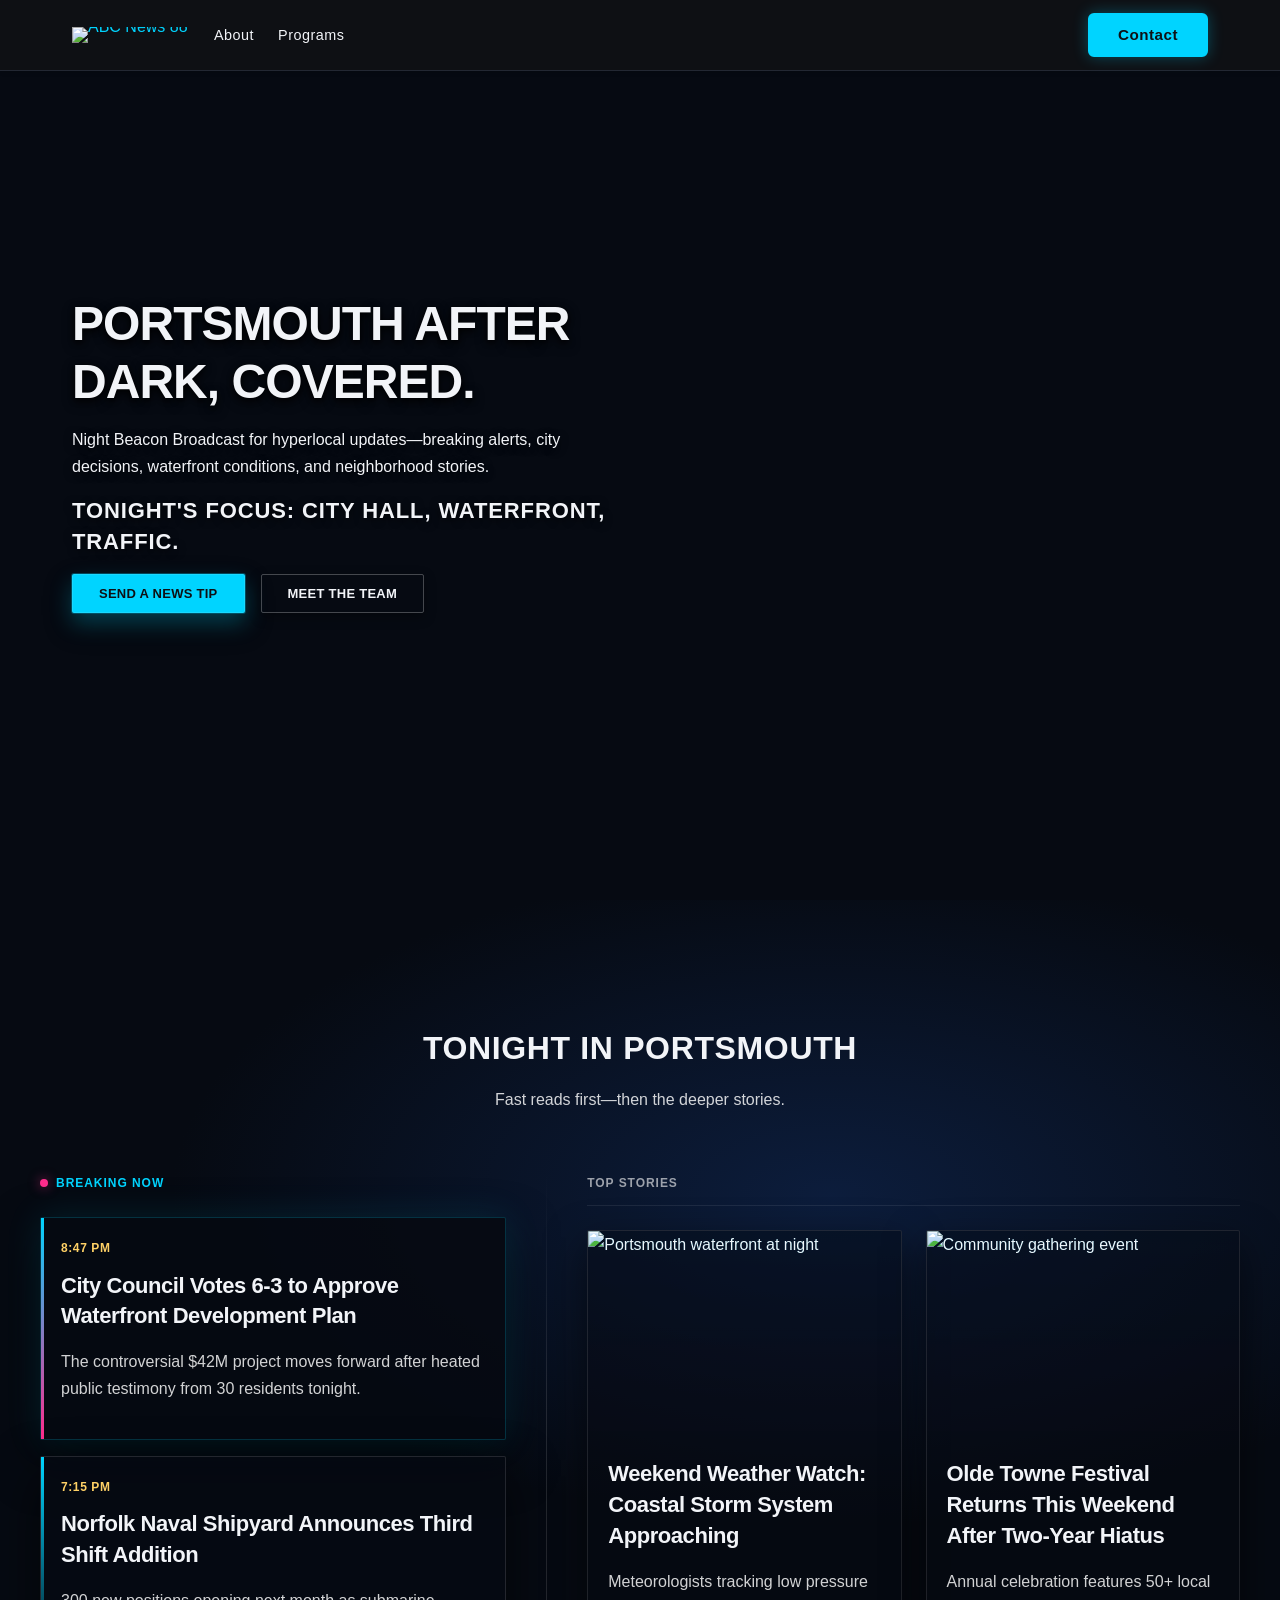
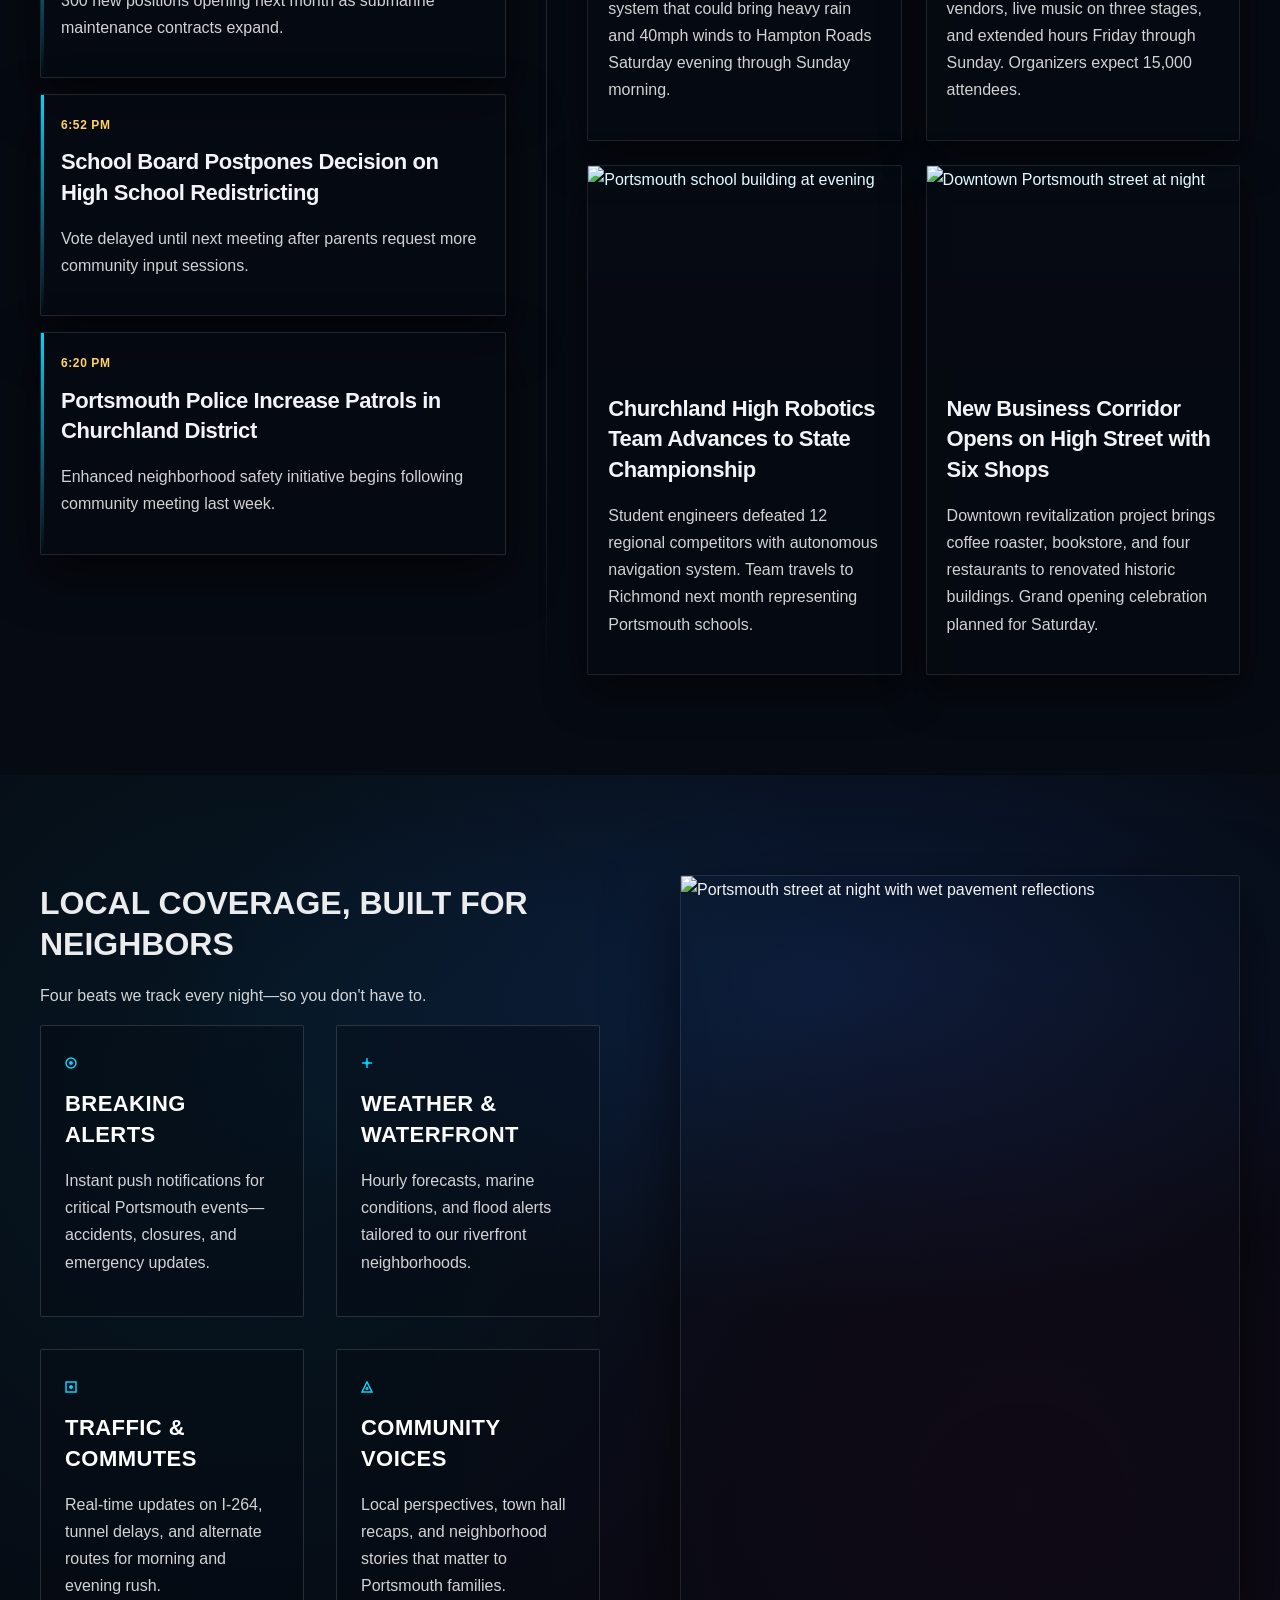
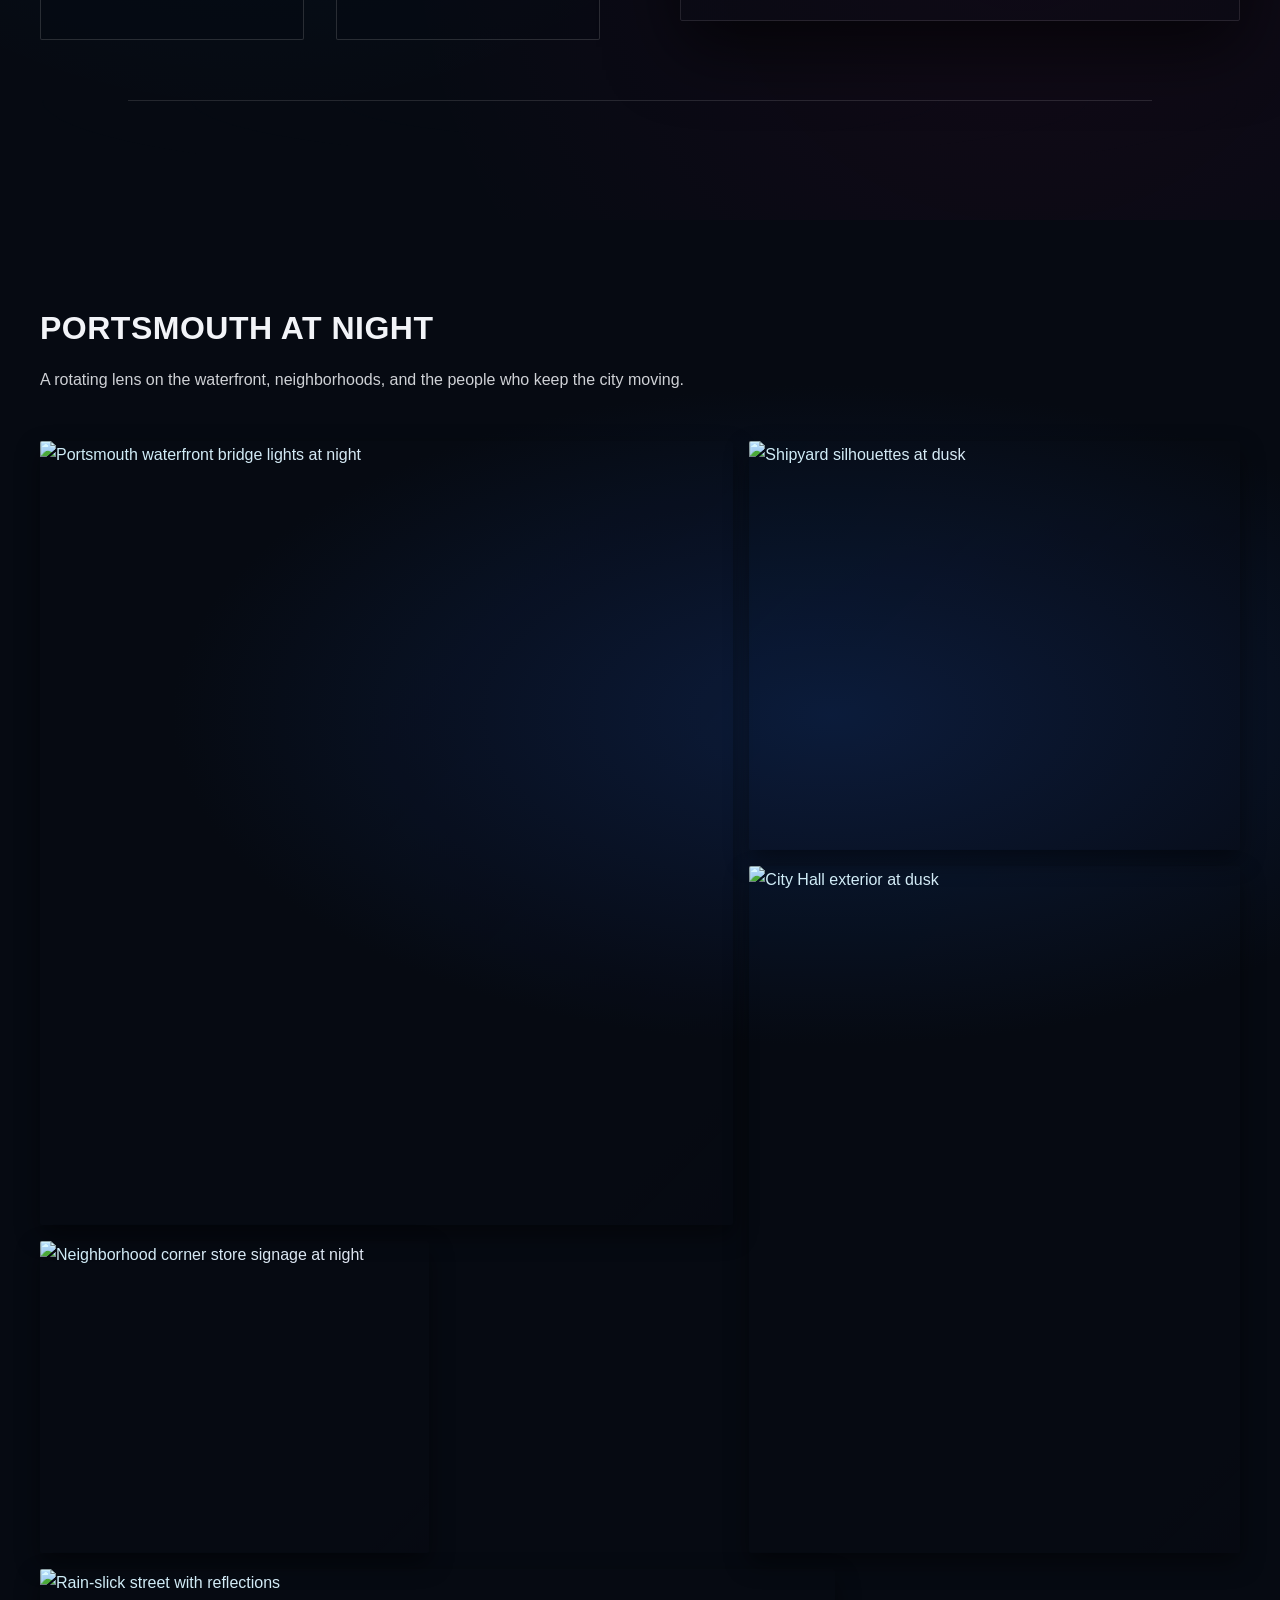
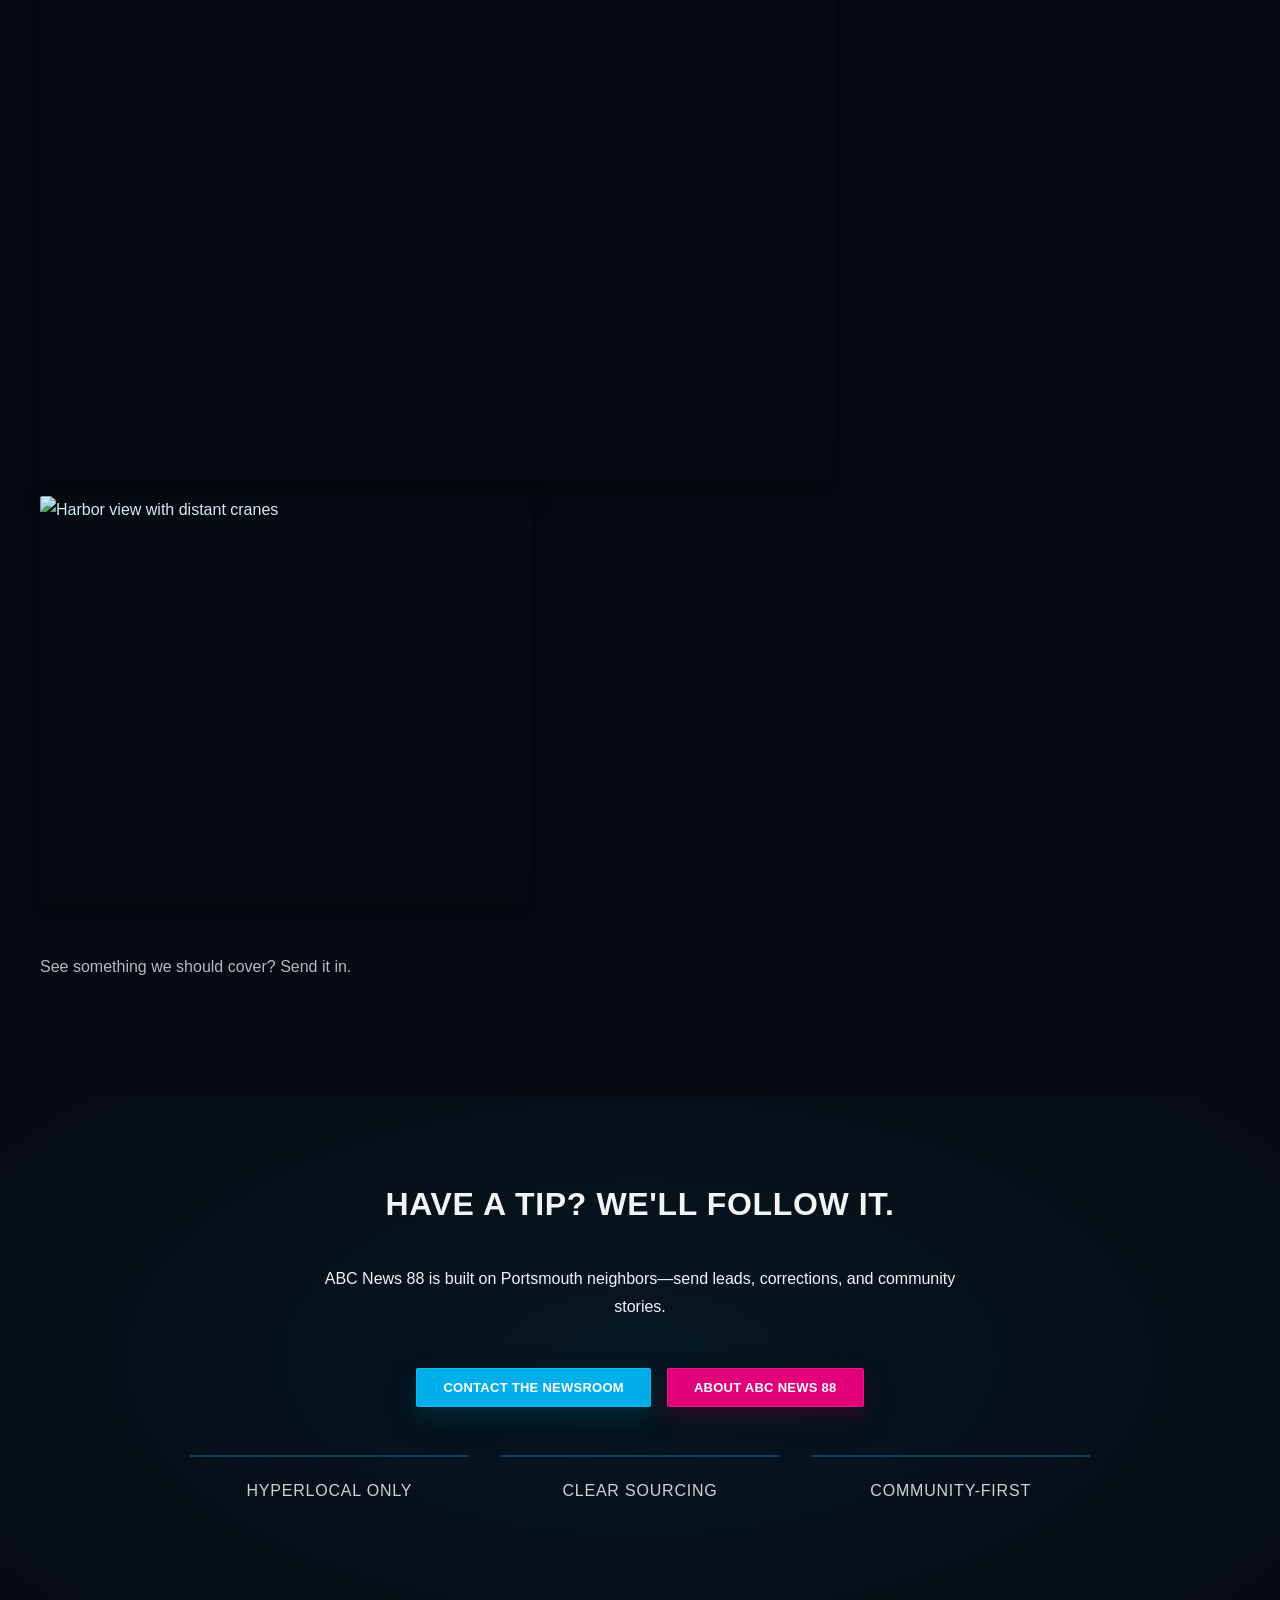
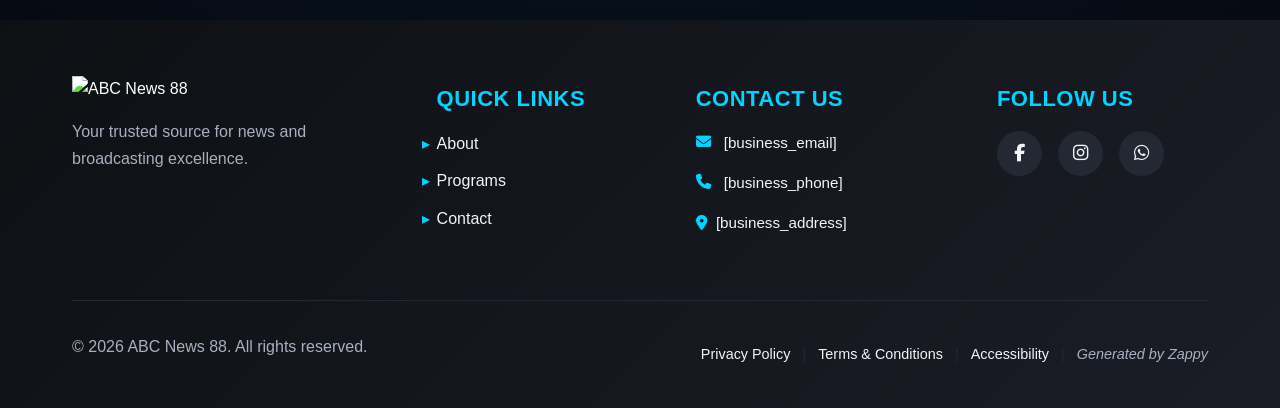
==== index.html @ 99236cf7 "Background sync: Progressive GitHub Sync" ====
<!DOCTYPE html>
<html lang="en" dir="ltr">
<head>
    <meta charset="UTF-8">
    <meta name="viewport" content="width=device-width, initial-scale=1.0">
    <meta name="robots" content="index, follow">
    <title>Portsmouth&#39;s Most Trusted Live News Broadcast — ABC News 88</title>
    <meta name="description" content="ABC News 88 delivers hyperlocal news broadcasting exclusively for Portsmouth, Virginia. Stay informed with live coverage, community stories, and breaking news that matters to you.">
    <meta name="keywords" content="abc news broadcasters, live news broadcast, Portsmouth Virginia news, local news broadcasting, hyperlocal news">
    
    <!-- Zappy Analytics -->
<script>
(function() {
  'use strict';
  
  // Configuration
  var config = {
    websiteId: 'd4d39239-c4d9-41a5-8661-56b0d138c3ee',
    apiUrl: 'https://api.zappy5.com/api/analytics/track',
    sessionDuration: 30 * 60 * 1000, // 30 minutes
    visitorDuration: 30 * 24 * 60 * 60 * 1000, // 30 days
    trackPageViews: true,
    trackClicks: true,
    trackFormSubmissions: true
  };
  
  // Generate or retrieve persistent visitor ID (30 days)
  function getVisitorId() {
    var visitorKey = 'zappy_visitor_' + config.websiteId;
    var visitor = null;
    
    try {
      visitor = localStorage.getItem(visitorKey);
      if (visitor) {
        var visitorData = JSON.parse(visitor);
        var now = Date.now();
        
        // Check if visitor ID is still valid (30 days)
        if (now - visitorData.created < config.visitorDuration) {
          // Update last seen timestamp
          visitorData.lastSeen = now;
          localStorage.setItem(visitorKey, JSON.stringify(visitorData));
          return visitorData.id;
        }
      }
    } catch (e) {
      console.warn('Zappy Analytics: LocalStorage not available');
    }
    
    // Generate new visitor ID
    var newVisitorId = 'zv_' + Date.now() + '_' + Math.random().toString(36).substr(2, 9);
    
    try {
      localStorage.setItem(visitorKey, JSON.stringify({
        id: newVisitorId,
        created: Date.now(),
        lastSeen: Date.now()
      }));
    } catch (e) {
      // Continue without local storage
    }
    
    return newVisitorId;
  }
  
  // Generate or retrieve session ID (30 minutes)
  function getSessionId() {
    var sessionKey = 'zappy_session_' + config.websiteId;
    var session = null;
    
    try {
      session = sessionStorage.getItem(sessionKey);
      if (session) {
        var sessionData = JSON.parse(session);
        var now = Date.now();
        
        // Check if session is still valid
        if (now - sessionData.timestamp < config.sessionDuration) {
          // Update timestamp
          sessionData.timestamp = now;
          sessionStorage.setItem(sessionKey, JSON.stringify(sessionData));
          return sessionData.id;
        }
      }
    } catch (e) {
      console.warn('Zappy Analytics: SessionStorage not available');
    }
    
    // Generate new session ID
    var newSessionId = 'zs_' + Date.now() + '_' + Math.random().toString(36).substr(2, 9);
    
    try {
      sessionStorage.setItem(sessionKey, JSON.stringify({
        id: newSessionId,
        timestamp: Date.now()
      }));
    } catch (e) {
      // Continue without session storage
    }
    
    return newSessionId;
  }
  
  var visitorId = getVisitorId();
  var sessionId = getSessionId();
  
  // Track an event
  function trackEvent(eventType, data) {
    data = data || {};
    
    var eventData = {
      website_id: config.websiteId,
      event_type: eventType,
      page_path: window.location.pathname,
      referrer: document.referrer || 'direct',
      visitor_id: visitorId,
      session_id: sessionId,
      metadata: data
    };
    
    // Use sendBeacon if available (better for page unload events)
    if (navigator.sendBeacon) {
      var blob = new Blob([JSON.stringify(eventData)], { type: 'application/json' });
      navigator.sendBeacon(config.apiUrl, blob);
    } else {
      // Fallback to fetch
      fetch(config.apiUrl, {
        method: 'POST',
        headers: {
          'Content-Type': 'application/json'
        },
        body: JSON.stringify(eventData),
        keepalive: true
      }).catch(function(error) {
        console.warn('Zappy Analytics: Failed to track event', error);
      });
    }
  }
  
  // Track page view
  if (config.trackPageViews) {
    trackEvent('pageview', {
      title: document.title,
      url: window.location.href
    });
  }
  
  // Track clicks on important elements
  if (config.trackClicks) {
    document.addEventListener('click', function(e) {
      var target = e.target;
      
      // Track button clicks (counted as actions)
      if (target.tagName === 'BUTTON' || target.closest('button')) {
        var button = target.tagName === 'BUTTON' ? target : target.closest('button');
        trackEvent('click', {
          element: 'button',
          text: button.textContent.trim().substring(0, 100),
          id: button.id || null,
          class: button.className || null
        });
      }
      
      // Track link clicks (navigation - not counted as actions)
      else if (target.tagName === 'A' || target.closest('a')) {
        var link = target.tagName === 'A' ? target : target.closest('a');
        trackEvent('navigation', {
          element: 'link',
          text: link.textContent.trim().substring(0, 100),
          href: link.href,
          external: link.hostname !== window.location.hostname
        });
      }
    }, true);
  }
  
  // Track form submissions
  if (config.trackFormSubmissions) {
    document.addEventListener('submit', function(e) {
      var form = e.target;
      
      trackEvent('form_submit', {
        form_id: form.id || null,
        form_name: form.name || null,
        form_action: form.action || null,
        form_method: form.method || 'GET'
      });
    }, true);
  }
  
  // Track time on page (send on page unload)
  var pageLoadTime = Date.now();
  
  window.addEventListener('beforeunload', function() {
    var timeOnPage = Math.floor((Date.now() - pageLoadTime) / 1000); // in seconds
    
    trackEvent('page_unload', {
      time_on_page: timeOnPage,
      page_path: window.location.pathname
    });
  });
  
  // Expose tracking function globally for custom events
  window.zappyAnalytics = {
    track: trackEvent,
    getVisitorId: function() { return visitorId; },
    getSessionId: function() { return sessionId; }
  };
  
})();
</script>
<!-- End Zappy Analytics -->
    <meta property="og:title" content="Portsmouth's Most Trusted Live News Broadcast — ABC News 88">
  <meta property="og:description" content="ABC News 88 delivers hyperlocal news broadcasting exclusively for Portsmouth, Virginia. Stay informed with live coverage, community stories, and breaking news that matters to you.">
  <meta property="og:type" content="website">
  <meta property="og:locale" content="en_US">
  
  <meta name="twitter:card" content="summary_large_image">
  <meta name="twitter:title" content="Portsmouth's Most Trusted Live News Broadcast — ABC News 88">
  <meta name="twitter:description" content="ABC News 88 delivers hyperlocal news broadcasting exclusively for Portsmouth, Virginia. Stay informed with live coverage, community stories, and breaking news that matters to you.">
  
  <link rel="stylesheet" href="https://cdnjs.cloudflare.com/ajax/libs/font-awesome/6.4.0/css/all.min.css">

    <!-- Favicons -->
    <link rel="icon" type="image/x-icon" href="/assets/favicon.ico">
    <link rel="icon" type="image/png" sizes="16x16" href="/assets/favicon-16x16.png">
    <link rel="icon" type="image/png" sizes="32x32" href="/assets/favicon-32x32.png">
    <link rel="icon" type="image/png" sizes="48x48" href="/assets/favicon-48x48.png">
    <link rel="icon" type="image/png" sizes="192x192" href="/assets/favicon-192x192.png">
    <link rel="icon" type="image/png" sizes="512x512" href="/assets/favicon-512x512.png">
    <link rel="apple-touch-icon" href="/assets/apple-touch-icon.png">
    <!-- Cookie Consent -->
    <link rel="stylesheet" href="https://cdn.jsdelivr.net/npm/vanilla-cookieconsent@3/dist/cookieconsent.css">
    <script src="https://cdn.jsdelivr.net/npm/vanilla-cookieconsent@3/dist/cookieconsent.umd.js"></script>
    <!-- Mickidum Accessibility Toolbar -->
    <script src="https://cdn.jsdelivr.net/gh/mickidum/acc_toolbar/acctoolbar/acctoolbar.min.js"></script>
    <link rel="stylesheet" href="/styles.css">

    <style id="zappy-dropdown-submenu-styles">
      /* ========== DESKTOP DROPDOWN SUBMENU STYLES ========== */
      /* Base styles for dropdown submenus - parent must be positioned */
      .nav-menu li:has(.sub-menu), nav li:has(.sub-menu), .navbar li:has(.sub-menu), #navMenu li:has(.sub-menu) { position: relative; }
      /* Submenu base - hidden by default */
      .nav-menu .sub-menu, nav .sub-menu, .navbar .sub-menu, #navMenu .sub-menu { display: block !important; position: absolute !important; top: 100%; left: 0; min-width: 220px; background: white; border-radius: 8px; box-shadow: 0 8px 25px rgba(0,0,0,0.15); padding: 8px 0; opacity: 0; visibility: hidden; transform: translateY(10px); transition: all 0.3s ease; z-index: 1000; list-style: none; pointer-events: none; }
      /* CRITICAL: Desktop hover styles to show dropdown */
      .nav-menu li:hover > .sub-menu, nav li:hover > .sub-menu, .navbar li:hover > .sub-menu, #navMenu li:hover > .sub-menu { opacity: 1 !important; visibility: visible !important; transform: translateY(0) !important; pointer-events: auto !important; }
      /* Submenu item styling */
      .sub-menu li { list-style: none; margin: 0; padding: 0; }
      .sub-menu a { display: block !important; padding: 10px 16px !important; color: #333 !important; font-weight: 500; text-decoration: none; white-space: nowrap; transition: background-color 0.2s; }
      .sub-menu a:hover { background-color: #f5f5f5; }
      /* RTL (Hebrew/Arabic) dropdown positioning */
      [dir="rtl"] .nav-menu .sub-menu, [dir="rtl"] nav .sub-menu, [dir="rtl"] .navbar .sub-menu, html[lang="he"] .nav-menu .sub-menu, html[lang="he"] nav .sub-menu, html[lang="he"] .navbar .sub-menu, html[lang="ar"] .nav-menu .sub-menu, html[lang="ar"] nav .sub-menu, html[lang="ar"] .navbar .sub-menu { left: auto !important; right: 0 !important; }
      /* Hide empty dropdown menus */
      .sub-menu:empty, .sub-menu:not(:has(li:not(.zappy-hidden-menu-item))), .sub-menu:not(:has(li)) { display: none !important; opacity: 0 !important; visibility: hidden !important; pointer-events: none !important; }
      /* Desktop: show submenu on Menu Group hover */
      li:has(.menu-group-title):hover > .sub-menu { opacity: 1 !important; visibility: visible !important; transform: translateY(0) !important; pointer-events: auto !important; }
      /* Menu Group title styling */
      .nav-menu > li > .menu-group-title, #navMenu > li > .menu-group-title { display: inline-block; padding: 0.5rem 1rem; cursor: default; user-select: none; }
      
      /* ========== MOBILE SUBMENU STYLES ========== */
      @media (max-width: 768px) {
        .nav-menu .sub-menu, nav .sub-menu, .navbar .sub-menu, #navMenu .sub-menu { position: static !important; transform: none !important; box-shadow: none !important; background: transparent !important; max-height: 0; overflow: hidden; opacity: 0; visibility: hidden; transition: max-height 0.3s ease, opacity 0.3s ease; padding: 0 !important; border-radius: 0 !important; }
        .sub-menu.mobile-expanded { max-height: 500px !important; opacity: 1 !important; visibility: visible !important; padding: 8px 0 8px 16px !important; }
        [dir="rtl"] .sub-menu.mobile-expanded, html[lang="he"] .sub-menu.mobile-expanded { padding: 8px 16px 8px 0 !important; }
        /* Disable hover behavior on mobile */
        .nav-menu li:hover > .sub-menu, nav li:hover > .sub-menu, .navbar li:hover > .sub-menu, #navMenu li:hover > .sub-menu { opacity: 0; visibility: hidden; pointer-events: none; }
        .nav-menu li > .sub-menu.mobile-expanded, nav li > .sub-menu.mobile-expanded, .navbar li > .sub-menu.mobile-expanded, #navMenu li > .sub-menu.mobile-expanded { opacity: 1 !important; visibility: visible !important; pointer-events: auto !important; }
        .nav-menu li:has(.sub-menu), nav li:has(.sub-menu), .navbar li:has(.sub-menu), #navMenu li:has(.sub-menu) { display: flex !important; flex-wrap: wrap !important; align-items: center !important; position: relative !important; min-height: 44px !important; }
        .nav-menu li:has(.sub-menu) > a, nav li:has(.sub-menu) > a, .navbar li:has(.sub-menu) > a, #navMenu li:has(.sub-menu) > a { flex: 1 !important; min-width: 0 !important; }
        .nav-menu li:has(.sub-menu) > .menu-group-title, nav li:has(.sub-menu) > .menu-group-title, .navbar li:has(.sub-menu) > .menu-group-title, #navMenu li:has(.sub-menu) > .menu-group-title { flex: 1 !important; min-width: 0 !important; padding: 0 !important; line-height: inherit !important; }
        .nav-menu li:has(.sub-menu) > .sub-menu, nav li:has(.sub-menu) > .sub-menu, .navbar li:has(.sub-menu) > .sub-menu, #navMenu li:has(.sub-menu) > .sub-menu { flex-basis: 100% !important; width: 100% !important; }
        .nav-menu li:has(.sub-menu) > a [class*="chevron"], .nav-menu li:has(.sub-menu) > a [class*="arrow"], .nav-menu li:has(.sub-menu) > a .fa-chevron-down, .nav-menu li:has(.sub-menu) > a .fa-angle-down, nav li:has(.sub-menu) > a [class*="chevron"], nav li:has(.sub-menu) > a [class*="arrow"], #navMenu li:has(.sub-menu) > a [class*="chevron"], #navMenu li:has(.sub-menu) > a [class*="arrow"] { display: none !important; visibility: hidden !important; }
        .mobile-submenu-toggle { display: flex !important; align-items: center !important; justify-content: center !important; width: 44px !important; height: auto !important; background: transparent !important; border: none !important; cursor: pointer !important; color: var(--text-dark) !important; position: static !important; flex-shrink: 0 !important; align-self: stretch !important; z-index: 2 !important; padding: 0 !important; margin: 0 !important; }
        .mobile-submenu-toggle::after { content: '' !important; width: 0 !important; height: 0 !important; border-left: 6px solid transparent !important; border-right: 6px solid transparent !important; border-top: 7px solid currentColor !important; transition: transform 0.3s ease !important; }
        .mobile-submenu-toggle.expanded::after { transform: rotate(180deg) !important; }
        .sub-menu a { padding: 10px 0 !important; display: block !important; color: var(--text-dark) !important; }
        .navbar .sub-menu li a, nav.navbar .sub-menu li a, .zappy-products-dropdown .sub-menu a { color: var(--text-dark) !important; }
      }
      @media (min-width: 769px) { .mobile-submenu-toggle { display: none !important; } }
    </style>

    <style id="zappy-widget-visibility">
      #mic-access-tool-general-button, .mic-access-tool-general-button,
      #mic-init-access-tool .mic-access-tool-general-button, #mic-init-access-tool #mic-access-tool-general-button,
      ._access-icon, #mic-access-tool-box, .mic-access-tool-box,
      #mic-init-access-tool #mic-access-tool-box, div[id*="mic-access-tool-box"], ._access-menu {
        display: none !important; visibility: hidden !important; opacity: 0 !important; pointer-events: none !important;
      }
    </style>
</head>
<body>

  <nav class="navbar">
  <button class="mobile-toggle" id="mobileToggle" aria-label="Menu">
    <svg class="hamburger-icon" width="24" height="24" viewbox="0 0 24 24" fill="none">
      <path d="M3 12h18M3 6h18M3 18h18" stroke="currentColor" stroke-width="2" stroke-linecap="round"></path>
    </svg>
    <svg class="close-icon" width="24" height="24" viewbox="0 0 24 24" fill="none" style="display:none;">
      <path d="M18 6L6 18M6 6l12 12" stroke="currentColor" stroke-width="2" stroke-linecap="round"></path>
    </svg>
  </button>
  
  <button class="phone-header-btn" aria-label="Call">
    <svg width="20" height="20" viewbox="0 0 24 24" fill="currentColor">
      <path d="M22 16.92v3a2 2 0 0 1-2.18 2 19.79 19.79 0 0 1-8.63-3.07 19.5 19.5 0 0 1-6-6 19.79 19.79 0 0 1-3.07-8.67A2 2 0 0 1 4.11 2h3a2 2 0 0 1 2 1.72 12.84 12.84 0 0 0 .7 2.81 2 2 0 0 1-.45 2.11L8.09 9.91a16 16 0 0 0 6 6l1.27-1.27a2 2 0 0 1 2.11-.45 12.84 12.84 0 0 0 2.81.7A2 2 0 0 1 22 16.92z"></path>
    </svg>
  </button>
  
  <div class="nav-container">
    <div class="nav-brand">
      <a href="/" class="logo-link">
        <img src="/assets/business-logo.webp" alt="ABC News 88" class="logo">
      </a>
    </div>
    
    <ul class="nav-menu" id="navMenu"><li><a href="/about">About</a></li><li><a href="/programs">Programs</a></li></ul>
    
    <div class="nav-cta-container">
      <a href="/contact" class="nav-cta-btn">Contact</a>
    </div>
  </div>
</nav>
  
  <main>
    <section class="home-hero-section" data-layout-spec="Home-hero" data-hero-type="fullscreen-scrim">
  <div class="home-hero-section__background">
    <img data-hero-bg="true" data-placeholder="home-hero-bg" data-context="Cinematic night waterfront scene of Portsmouth Virginia with illuminated bridge lights reflecting on dark water, shipyard silhouettes in background, dramatic urban skyline with industrial maritime elements, moody atmospheric lighting with cyan and graphite color grading, professional broadcast quality photography" data-preserve-bg="0" width="1920" height="1080" src="/assets/site-home-hero-bg.webp" alt="Portsmouth Virginia waterfront at night with bridge lights and shipyard" class="home-hero-section__bg-image">
  </div>
  <div class="home-hero-section__scrim" aria-hidden="true"></div>
  <div class="home-hero-section__content-wrapper">
    <div class="home-hero-section__content">
      <h1 class="home-hero-section__headline">Portsmouth After Dark, Covered.</h1>
      <p class="home-hero-section__dek">Night Beacon Broadcast for hyperlocal updates—breaking alerts, city decisions, waterfront conditions, and neighborhood stories.</p>
      <h3 class="home-hero-section__tonight">Tonight's focus: City Hall, Waterfront, Traffic.</h3>
      <div class="home-hero-section__cta-group">
        <a href="/contact" class="home-hero-section__cta home-hero-section__cta--primary">Send a News Tip</a>
        <a href="/about" class="home-hero-section__cta home-hero-section__cta--secondary">Meet the Team</a>
      </div>
    </div>
  </div>
</section>

<section class="home-highlights-section" data-layout-spec="Home-highlights">
  <div class="home-highlights-container">
    <div class="home-highlights-header">
      <h2>Tonight in Portsmouth</h2>
      <p class="home-highlights-intro">Fast reads first—then the deeper stories.</p>
    </div>
    
    <div class="home-highlights-grid">
      <!-- START COLUMN: Breaking Rail -->
      <div class="home-highlights-breaking-rail">
        <div class="home-highlights-breaking-label">
          <span class="home-highlights-live-indicator"></span>
          <span>Breaking Now</span>
        </div>
        
        <!-- Dominant Breaking Story -->
        <article class="home-highlights-breaking-card home-highlights-breaking-dominant">
          <div class="home-highlights-timestamp">8:47 PM</div>
          <h3>City Council Votes 6-3 to Approve Waterfront Development Plan</h3>
          <p>The controversial $42M project moves forward after heated public testimony from 30 residents tonight.</p>
        </article>
        
        <!-- Smaller Update Cards -->
        <article class="home-highlights-breaking-card">
          <div class="home-highlights-timestamp">7:15 PM</div>
          <h3>Norfolk Naval Shipyard Announces Third Shift Addition</h3>
          <p>300 new positions opening next month as submarine maintenance contracts expand.</p>
        </article>
        
        <article class="home-highlights-breaking-card">
          <div class="home-highlights-timestamp">6:52 PM</div>
          <h3>School Board Postpones Decision on High School Redistricting</h3>
          <p>Vote delayed until next meeting after parents request more community input sessions.</p>
        </article>
        
        <article class="home-highlights-breaking-card">
          <div class="home-highlights-timestamp">6:20 PM</div>
          <h3>Portsmouth Police Increase Patrols in Churchland District</h3>
          <p>Enhanced neighborhood safety initiative begins following community meeting last week.</p>
        </article>
      </div>
      
      <!-- Divider Rule -->
      <div class="home-highlights-divider-rule"></div>
      
      <!-- END COLUMN: Top Stories Grid -->
      <div class="home-highlights-top-stories">
        <div class="home-highlights-stories-label">Top Stories</div>
        
        <div class="home-highlights-stories-grid">
          <!-- Story Card 1 -->
          <article class="home-highlights-story-card">
            <div class="home-highlights-story-image">
              <img data-placeholder="home-highlights-image-1" data-context="Night scene of Portsmouth Virginia waterfront with city lights reflecting on water, dramatic cloudy evening sky, cinematic news broadcast photography with duotone cyan and magenta color treatment" width="400" height="300" src="/assets/site-home-highlights-image-1.webp" alt="Portsmouth waterfront at night">
              <div class="home-highlights-story-overlay"></div>
            </div>
            <div class="home-highlights-story-content">
              <h3>Weekend Weather Watch: Coastal Storm System Approaching</h3>
              <p>Meteorologists tracking low pressure system that could bring heavy rain and 40mph winds to Hampton Roads Saturday evening through Sunday morning.</p>
            </div>
          </article>
          
          <!-- Story Card 2 -->
          <article class="home-highlights-story-card">
            <div class="home-highlights-story-image">
              <img data-placeholder="home-highlights-image-2" data-context="Portsmouth Virginia community event with diverse residents gathering outdoors at night, string lights overhead, local festival atmosphere, cinematic news photography with duotone cyan magenta treatment" width="400" height="300" src="/assets/site-home-highlights-image-2.webp" alt="Community gathering event">
              <div class="home-highlights-story-overlay"></div>
            </div>
            <div class="home-highlights-story-content">
              <h3>Olde Towne Festival Returns This Weekend After Two-Year Hiatus</h3>
              <p>Annual celebration features 50+ local vendors, live music on three stages, and extended hours Friday through Sunday. Organizers expect 15,000 attendees.</p>
            </div>
          </article>
          
          <!-- Story Card 3 -->
          <article class="home-highlights-story-card">
            <div class="home-highlights-story-image">
              <img data-placeholder="home-highlights-image-3" data-context="Portsmouth Virginia school building exterior at dusk with lights on inside classrooms, students visible through windows, cinematic news broadcast photography with duotone cyan magenta color grading" width="400" height="300" src="/assets/site-home-highlights-image-3.webp" alt="Portsmouth school building at evening">
              <div class="home-highlights-story-overlay"></div>
            </div>
            <div class="home-highlights-story-content">
              <h3>Churchland High Robotics Team Advances to State Championship</h3>
              <p>Student engineers defeated 12 regional competitors with autonomous navigation system. Team travels to Richmond next month representing Portsmouth schools.</p>
            </div>
          </article>
          
          <!-- Story Card 4 -->
          <article class="home-highlights-story-card">
            <div class="home-highlights-story-image">
              <img data-placeholder="home-highlights-image-4" data-context="Portsmouth Virginia downtown street scene at night showing local businesses with neon signs, pedestrians walking, urban neighborhood atmosphere, cinematic news photography duotone cyan magenta treatment" width="400" height="300" src="/assets/site-home-highlights-image-4.webp" alt="Downtown Portsmouth street at night">
              <div class="home-highlights-story-overlay"></div>
            </div>
            <div class="home-highlights-story-content">
              <h3>New Business Corridor Opens on High Street with Six Shops</h3>
              <p>Downtown revitalization project brings coffee roaster, bookstore, and four restaurants to renovated historic buildings. Grand opening celebration planned for Saturday.</p>
            </div>
          </article>
        </div>
      </div>
    </div>
  </div>
  
  <!-- Bottom Divider: Neon Cyan Audio Wave -->
  <div class="home-highlights-divider-wrapper">
    <svg data-no-icon-edit="true" aria-hidden="true" viewbox="0 0 1200 60" preserveaspectratio="none" xmlns="http://www.w3.org/2000/svg">
      <defs>
        <linearGradient id="home-highlights-wave-gradient" x1="0%" y1="0%" x2="100%" y2="0%">
          <stop offset="0%" style="stop-color:#00D4FF;stop-opacity:0.9"></stop>
          <stop offset="40%" style="stop-color:#00D4FF;stop-opacity:0.6"></stop>
          <stop offset="100%" style="stop-color:#00D4FF;stop-opacity:0.2"></stop>
        </linearGradient>
      </defs>
      <path d="M0,60 L0,45 Q20,42 40,48 T80,46 Q100,50 120,44 T160,48 Q180,45 200,50 T240,47 Q260,51 280,46 T320,49 Q340,46 360,51 T400,48 Q420,52 440,47 T480,50 Q500,48 520,52 T560,49 Q580,53 600,50 T640,52 Q660,50 680,54 T720,52 Q740,55 760,52 T800,54 Q820,52 840,55 T880,53 Q900,56 920,54 T960,55 Q980,54 1000,56 T1040,55 Q1060,57 1080,55 T1120,56 Q1140,55 1160,57 T1200,56 L1200,60 Z" fill="#060A12"></path>
    </svg>
  </div>
</section>

<section class="home-services-section" data-layout-spec="Home-services">
  <div class="home-services-container">
    <div class="home-services-content-column">
      <h2>Local Coverage, Built for Neighbors</h2>
      <p class="home-services-intro">Four beats we track every night—so you don't have to.</p>
      
      <div class="home-services-grid">
        <div class="home-services-tile">
          <div class="home-services-tile-marker">
            <svg data-no-icon-edit="true" aria-hidden="true" width="12" height="12" viewbox="0 0 12 12" xmlns="http://www.w3.org/2000/svg">
              <circle cx="6" cy="6" r="5" fill="none" stroke="currentColor" stroke-width="1.5"></circle>
              <circle cx="6" cy="6" r="2" fill="currentColor"></circle>
            </svg>
          </div>
          <h3>Breaking Alerts</h3>
          <p>Instant push notifications for critical Portsmouth events—accidents, closures, and emergency updates.</p>
        </div>
        
        <div class="home-services-tile">
          <div class="home-services-tile-marker">
            <svg data-no-icon-edit="true" aria-hidden="true" width="12" height="12" viewbox="0 0 12 12" xmlns="http://www.w3.org/2000/svg">
              <path d="M1 6h10M6 1v10" stroke="currentColor" stroke-width="1.5" fill="none"></path>
              <circle cx="6" cy="6" r="2" fill="currentColor"></circle>
            </svg>
          </div>
          <h3>Weather &amp; Waterfront</h3>
          <p>Hourly forecasts, marine conditions, and flood alerts tailored to our riverfront neighborhoods.</p>
        </div>
        
        <div class="home-services-tile">
          <div class="home-services-tile-marker">
            <svg data-no-icon-edit="true" aria-hidden="true" width="12" height="12" viewbox="0 0 12 12" xmlns="http://www.w3.org/2000/svg">
              <rect x="1" y="1" width="10" height="10" fill="none" stroke="currentColor" stroke-width="1.5"></rect>
              <circle cx="6" cy="6" r="2" fill="currentColor"></circle>
            </svg>
          </div>
          <h3>Traffic &amp; Commutes</h3>
          <p>Real-time updates on I-264, tunnel delays, and alternate routes for morning and evening rush.</p>
        </div>
        
        <div class="home-services-tile">
          <div class="home-services-tile-marker">
            <svg data-no-icon-edit="true" aria-hidden="true" width="12" height="12" viewbox="0 0 12 12" xmlns="http://www.w3.org/2000/svg">
              <path d="M6 1L11 11H1L6 1z" fill="none" stroke="currentColor" stroke-width="1.5"></path>
              <circle cx="6" cy="7.5" r="1.5" fill="currentColor"></circle>
            </svg>
          </div>
          <h3>Community Voices</h3>
          <p>Local perspectives, town hall recaps, and neighborhood stories that matter to Portsmouth families.</p>
        </div>
      </div>
    </div>
    
    <div class="home-services-image-column">
      <div class="home-services-image-panel">
        <img data-placeholder="home-services-image-1" data-context="Cinematic night photograph of a Portsmouth Virginia street scene with wet pavement reflecting streetlights and neon signs, moody atmospheric lighting with rain-slicked roads creating dramatic reflections, urban journalism aesthetic, high contrast dark tones with warm amber and cool blue light streaks, empty street corner with traffic lights glowing, photojournalistic style capturing the quiet pulse of a local news beat after dark" width="600" height="800" src="/assets/site-home-services-image-1.webp" alt="Portsmouth street at night with wet pavement reflections">
      </div>
    </div>
  </div>
  
  <div class="home-services-divider-wrapper">
    <div class="home-services-divider-rule"></div>
    <svg data-no-icon-edit="true" aria-hidden="true" class="home-services-divider-sonar" viewbox="0 0 1200 120" preserveaspectratio="none" xmlns="http://www.w3.org/2000/svg">
      <defs>
        <radialGradient id="sonarGradient" cx="50%" cy="0%" r="100%">
          <stop offset="0%" style="stop-color:rgba(0,174,234,0.12);stop-opacity:1"></stop>
          <stop offset="50%" style="stop-color:rgba(0,174,234,0.06);stop-opacity:1"></stop>
          <stop offset="100%" style="stop-color:rgba(0,174,234,0);stop-"></stop>
        </radialGradient>
      </defs>
      <ellipse cx="600" cy="0" rx="280" ry="40" fill="none" stroke="url(#sonarGradient)" stroke-width="1" opacity="0.4"></ellipse>
      <ellipse cx="600" cy="0" rx="420" ry="60" fill="none" stroke="url(#sonarGradient)" stroke-width="1" opacity="0.3"></ellipse>
      <ellipse cx="600" cy="0" rx="560" ry="80" fill="none" stroke="url(#sonarGradient)" stroke-width="1" opacity="0.2"></ellipse>
      <ellipse cx="600" cy="0" rx="700" ry="100" fill="none" stroke="url(#sonarGradient)" stroke-width="1" opacity="0.1"></ellipse>
    </svg>
  </div>
</section>

<section class="home-gallery-section" data-layout-spec="Home-gallery">
  <div class="home-gallery-container">
    <div class="home-gallery-header">
      <h2>Portsmouth at Night</h2>
      <p>A rotating lens on the waterfront, neighborhoods, and the people who keep the city moving.</p>
    </div>

    <div class="home-gallery-grid">
      <div class="home-gallery-item home-gallery-item-large">
        <div class="home-gallery-image-wrapper">
          <img data-placeholder="home-gallery-image-1" data-context="Cinematic night photograph of Portsmouth Virginia waterfront bridge illuminated with dramatic blue and pink neon lights reflecting on dark water, urban broadcast news aesthetic, high contrast, moody atmosphere" width="800" height="600" src="/assets/site-home-gallery-image-1.webp" alt="Portsmouth waterfront bridge lights at night">
          <div class="home-gallery-duotone-overlay"></div>
        </div>
      </div>

      <div class="home-gallery-item home-gallery-item-medium">
        <div class="home-gallery-image-wrapper">
          <img data-placeholder="home-gallery-image-2" data-context="Dark silhouette of Portsmouth Virginia shipyard with industrial cranes against twilight sky, dramatic backlighting, news documentary style, high contrast shadows" width="600" height="500" src="/assets/site-home-gallery-image-2.webp" alt="Shipyard silhouettes at dusk">
          <div class="home-gallery-duotone-overlay"></div>
        </div>
      </div>

      <div class="home-gallery-item home-gallery-item-tall">
        <div class="home-gallery-image-wrapper">
          <img data-placeholder="home-gallery-image-3" data-context="Portsmouth Virginia City Hall exterior at dusk with warm interior lights glowing through windows, architectural photography, civic building, broadcast news establishing shot" width="500" height="700" src="/assets/site-home-gallery-image-3.webp" alt="City Hall exterior at dusk">
          <div class="home-gallery-duotone-overlay"></div>
        </div>
      </div>

      <div class="home-gallery-item home-gallery-item-small">
        <div class="home-gallery-image-wrapper">
          <img data-placeholder="home-gallery-image-4" data-context="Portsmouth Virginia neighborhood corner store with vintage neon signage glowing at night, local community business, urban documentary photography, warm nostalgic lighting" width="500" height="400" src="/assets/site-home-gallery-image-4.webp" alt="Neighborhood corner store signage at night">
          <div class="home-gallery-duotone-overlay"></div>
        </div>
      </div>

      <div class="home-gallery-item home-gallery-item-wide">
        <div class="home-gallery-image-wrapper">
          <img data-placeholder="home-gallery-image-5" data-context="Rain-slick Portsmouth Virginia street at night with vibrant neon reflections in wet pavement, urban cinematography, moody atmospheric lighting, broadcast news b-roll aesthetic" width="700" height="450" src="/assets/site-home-gallery-image-5.webp" alt="Rain-slick street with reflections">
          <div class="home-gallery-duotone-overlay"></div>
        </div>
      </div>

      <div class="home-gallery-item home-gallery-item-medium">
        <div class="home-gallery-image-wrapper">
          <img data-placeholder="home-gallery-image-6" data-context="Portsmouth Virginia harbor view at night with distant industrial cranes silhouetted against dark blue sky, maritime industrial scene, wide establishing shot for news broadcast" width="600" height="500" src="/assets/site-home-gallery-image-6.webp" alt="Harbor view with distant cranes">
          <div class="home-gallery-duotone-overlay"></div>
        </div>
      </div>
    </div>

    <div class="home-gallery-footer">
      <p>See something we should cover? Send it in.</p>
    </div>
  </div>

  <div class="home-gallery-divider-wrapper">
    <svg data-no-icon-edit="true" aria-hidden="true" viewbox="0 0 1200 100" preserveaspectratio="none" xmlns="http://www.w3.org/2000/svg">
      <path d="M0,100 L0,65 L60,65 L60,50 L120,50 L120,60 L180,60 L180,45 L240,45 L240,55 L300,55 L300,40 L360,40 L360,50 L420,50 L420,35 L480,35 L480,45 L540,45 L540,55 L600,55 L600,40 L660,40 L660,50 L720,50 L720,60 L780,60 L780,45 L840,45 L840,55 L900,55 L900,40 L960,40 L960,50 L1020,50 L1020,60 L1080,60 L1080,45 L1140,45 L1140,55 L1200,55 L1200,100 Z" fill="#060A12"></path>
    </svg>
  </div>
</section>

<section class="home-cta-section" data-layout-spec="Home-cta">
  <div class="home-cta-container">
    <div class="home-cta-content">
      <h2>Have a Tip? We'll Follow It.</h2>
      <p>ABC News 88 is built on Portsmouth neighbors—send leads, corrections, and community stories.</p>
      <div class="home-cta-buttons">
        <a href="/contact" class="btn-primary">Contact the Newsroom</a>
        <a href="/about" class="btn-secondary">About ABC News 88</a>
      </div>
    </div>
    <div class="home-cta-reassurance">
      <div class="home-cta-reassurance-item">
        <p>Hyperlocal only</p>
      </div>
      <div class="home-cta-reassurance-item">
        <p>Clear sourcing</p>
      </div>
      <div class="home-cta-reassurance-item">
        <p>Community-first</p>
      </div>
    </div>
  </div>
</section>
  </main>
  
  <footer class="site-footer">
  <div class="footer-container">
    <div class="footer-top">
      <div class="footer-column footer-company">
        <img src="/assets/business-logo.webp" alt="ABC News 88" class="logo">
        <p class="footer-tagline">Your trusted source for news and broadcasting excellence.</p>
      </div>
      
      <div class="footer-column footer-links">
        <h3 class="footer-heading">Quick Links</h3>
        <ul class="footer-nav">
          <li><a href="/about">About</a></li>
          <li><a href="/programs">Programs</a></li>
          <li><a href="/contact">Contact</a></li>
        </ul>
      </div>
      
      <div class="footer-column footer-contact">
        <h3 class="footer-heading">Contact Us</h3>
        <ul class="contact-list">
          <li><i class="fas fa-envelope"></i> <a href="mailto:[business_email]">[business_email]</a></li>
          <li><i class="fas fa-phone"></i> <a href="tel:[business_phone]">[business_phone]</a></li>
          <li><a href="/"><i class="fas fa-map-marker-alt"></i> <span>[business_address]</span></a></li>
        </ul>
      </div>
      
      <div class="footer-column footer-social">
        <h3 class="footer-heading">Follow Us</h3>
        <div class="social-links">
          <a href="[facebook_handle]" aria-label="Facebook"><i class="fab fa-facebook-f"></i></a>
          <a href="[instagram_handle]" aria-label="Instagram"><i class="fab fa-instagram"></i></a>
          <a href="[whatsapp_handle]" aria-label="WhatsApp"><i class="fab fa-whatsapp"></i></a>
        </div>
      </div>
    </div>
    
    <div class="footer-bottom">
      <div class="footer-copyright">
        <p>© 2026 ABC News 88. All rights reserved.</p>
      </div>
      <div class="footer-legal">
        <a href="/privacy">Privacy Policy</a>
        <span class="separator">|</span>
        <a href="/terms">Terms &amp; Conditions</a>
        <span class="separator">|</span>
        <a href="/accessibility">Accessibility</a>
        <span class="separator">|</span>
        <a href="https://zappy5.com" target="_blank" class="zappy-attribution">Generated by Zappy</a>
      </div>
    </div>
  </div>
</footer>
  
  <a href="https://wa.me/[whatsapp_handle]" class="whatsapp-float" aria-label="WhatsApp">
    <i class="fab fa-whatsapp"></i>
  </a>
  
  <div data-integration="accessibility:toolbar"></div>

    <script src="/script.js"></script>

    <script id="zappy-mobile-submenu-script">
    (function() {
      function initMobileSubmenuToggles() {
        if (window.innerWidth > 768) {
          document.querySelectorAll('.mobile-submenu-toggle').forEach(function(btn) { btn.remove(); });
          document.querySelectorAll('.sub-menu.mobile-expanded').forEach(function(menu) { menu.classList.remove('mobile-expanded'); });
          return;
        }
        var items = document.querySelectorAll('.nav-menu li:has(.sub-menu), nav li:has(.sub-menu), .navbar li:has(.sub-menu), #navMenu li:has(.sub-menu)');
        items.forEach(function(li) {
          if (li.querySelector('.mobile-submenu-toggle')) return;
          var submenu = li.querySelector('.sub-menu');
          var parentLink = li.querySelector(':scope > a');
          if (!submenu || !parentLink) return;
          var toggleBtn = document.createElement('button');
          toggleBtn.className = 'mobile-submenu-toggle';
          toggleBtn.setAttribute('aria-label', 'Toggle submenu');
          toggleBtn.setAttribute('type', 'button');
          parentLink.insertAdjacentElement('afterend', toggleBtn);
          toggleBtn.addEventListener('click', function(e) {
            e.preventDefault(); e.stopPropagation();
            document.querySelectorAll('.sub-menu.mobile-expanded').forEach(function(menu) {
              if (menu !== submenu) { menu.classList.remove('mobile-expanded'); var t = menu.parentElement.querySelector('.mobile-submenu-toggle'); if(t) t.classList.remove('expanded'); }
            });
            submenu.classList.toggle('mobile-expanded');
            toggleBtn.classList.toggle('expanded');
          });
        });
      }
      if (document.readyState === 'loading') { document.addEventListener('DOMContentLoaded', initMobileSubmenuToggles); }
      else { initMobileSubmenuToggles(); }
      var resizeTimer; window.addEventListener('resize', function() { clearTimeout(resizeTimer); resizeTimer = setTimeout(initMobileSubmenuToggles, 250); });
      // Re-initialize when mobile menu becomes visible (MutationObserver)
      var observer = new MutationObserver(function(mutations) {
        mutations.forEach(function(mutation) {
          if (mutation.type === 'attributes') {
            var target = mutation.target;
            if (target.classList && (target.classList.contains('active') || target.classList.contains('open'))) {
              setTimeout(initMobileSubmenuToggles, 100);
            }
          }
        });
      });
      setTimeout(function() {
        document.querySelectorAll('.mobile-menu, .nav-menu, #navMenu, nav').forEach(function(menu) {
          observer.observe(menu, { attributes: true, attributeFilter: ['class', 'style'] });
        });
      }, 500);
    })();
    </script>
</body>
</html>
---- styles.css ----
/* Self-hosted fonts (Inter + Rubik for multi-language support) */

/* Inter font (English / LTR languages) */
@font-face {
  font-family: 'Inter';
  font-style: normal;
  font-weight: 400;
  font-display: swap;
  src: url('assets/fonts/Inter-Regular.woff2') format('woff2');
}

@font-face {
  font-family: 'Inter';
  font-style: normal;
  font-weight: 500;
  font-display: swap;
  src: url('assets/fonts/Inter-Medium.woff2') format('woff2');
}

@font-face {
  font-family: 'Inter';
  font-style: normal;
  font-weight: 600;
  font-display: swap;
  src: url('assets/fonts/Inter-SemiBold.woff2') format('woff2');
}

@font-face {
  font-family: 'Inter';
  font-style: normal;
  font-weight: 700;
  font-display: swap;
  src: url('assets/fonts/Inter-Bold.woff2') format('woff2');
}

/* Rubik font (Hebrew / RTL languages) */
@font-face {
  font-family: 'Rubik';
  font-style: normal;
  font-weight: 400;
  font-display: swap;
  src: url('assets/fonts/Rubik-Regular.woff2') format('woff2');
}

@font-face {
  font-family: 'Rubik';
  font-style: normal;
  font-weight: 500;
  font-display: swap;
  src: url('assets/fonts/Rubik-Medium.woff2') format('woff2');
}

@font-face {
  font-family: 'Rubik';
  font-style: normal;
  font-weight: 600;
  font-display: swap;
  src: url('assets/fonts/Rubik-SemiBold.woff2') format('woff2');
}

@font-face {
  font-family: 'Rubik';
  font-style: normal;
  font-weight: 700;
  font-display: swap;
  src: url('assets/fonts/Rubik-Bold.woff2') format('woff2');
}


/* Self-hosted fonts (Inter + Rubik for multi-language support) */

/* Inter font (English / LTR languages) */
@font-face {
  font-family: 'Inter';
  font-style: normal;
  font-weight: 400;
  font-display: swap;
  src: url('assets/fonts/Inter-Regular.woff2') format('woff2');
}

@font-face {
  font-family: 'Inter';
  font-style: normal;
  font-weight: 500;
  font-display: swap;
  src: url('assets/fonts/Inter-Medium.woff2') format('woff2');
}

@font-face {
  font-family: 'Inter';
  font-style: normal;
  font-weight: 600;
  font-display: swap;
  src: url('assets/fonts/Inter-SemiBold.woff2') format('woff2');
}

@font-face {
  font-family: 'Inter';
  font-style: normal;
  font-weight: 700;
  font-display: swap;
  src: url('assets/fonts/Inter-Bold.woff2') format('woff2');
}

/* Rubik font (Hebrew / RTL languages) */
@font-face {
  font-family: 'Rubik';
  font-style: normal;
  font-weight: 400;
  font-display: swap;
  src: url('assets/fonts/Rubik-Regular.woff2') format('woff2');
}

@font-face {
  font-family: 'Rubik';
  font-style: normal;
  font-weight: 500;
  font-display: swap;
  src: url('assets/fonts/Rubik-Medium.woff2') format('woff2');
}

@font-face {
  font-family: 'Rubik';
  font-style: normal;
  font-weight: 600;
  font-display: swap;
  src: url('assets/fonts/Rubik-SemiBold.woff2') format('woff2');
}

@font-face {
  font-family: 'Rubik';
  font-style: normal;
  font-weight: 700;
  font-display: swap;
  src: url('assets/fonts/Rubik-Bold.woff2') format('woff2');
}
:root {
  --primary: #00D4FF;
  --secondary: #FF2D8D;
  --accent: #FFD166;
  --bg-light: #F2F4F8;
  --bg-dark: #0E1014;
  --text-dark: #0E1014;
  --text-light: #F2F4F8;
  --text-muted: #A8B0BF;
  --border-light: #D8DEE9;
  --border-dark: #232833;
  --nav-bg: #0E1014;
  --nav-text: #F2F4F8;
  --nav-text-hover: #00D4FF;
  
  --gradient-primary: linear-gradient(180deg, #12C5FF 0%, #00AEEA 55%, #0097D6 100%);
  --gradient-goldShine: linear-gradient(90deg, rgba(246,195,67,0) 0%, rgba(246,195,67,0.65) 50%, rgba(246,195,67,0) 100%);
  --gradient-secondary: linear-gradient(180deg, #FF2B9A 0%, #E1007A 60%, #B30060 100%);
  --gradient-goldAccent: linear-gradient(180deg, #FFD76A 0%, #F6C343 60%, #D69C1A 100%);
  --gradient-darkSection: linear-gradient(180deg, rgba(6,10,18,0.92) 0%, rgba(6,10,18,0.75) 45%, rgba(6,10,18,0.95) 100%);
  --gradient-overlayDark: linear-gradient(90deg, rgba(6,10,18,0.85) 0%, rgba(6,10,18,0.45) 45%, rgba(6,10,18,0) 70%);
  --gradient-lightSection: linear-gradient(180deg, rgba(255,255,255,0.10) 0%, rgba(255,255,255,0.04) 60%, rgba(255,255,255,0.02) 100%);
  --gradient-overlayLight: linear-gradient(180deg, rgba(255,255,255,0.10) 0%, rgba(255,255,255,0.00) 60%);
}

* {
  margin: 0;
  padding: 0;
  box-sizing: border-box;
}

html {
  font-size: 16px !important;
  -webkit-font-smoothing: antialiased;
  -moz-osx-font-smoothing: grayscale;
}

body {
  font-family: 'Inter', sans-serif;
  font-size: 16px !important;
  line-height: 1.7 !important;
  color: var(--text-dark);
  background-color: var(--bg-light);
  direction: ltr;
}

h1, h2, h3, h4, h5, h6 {
  font-family: 'Inter', sans-serif;
  font-variant-numeric: tabular-nums;
  letter-spacing: -0.02em;
}

h1 {
  font-size: 48px !important;
  font-weight: 700 !important;
  line-height: 1.2 !important;
  margin-bottom: 1rem !important;
  margin-top: 0.5rem !important;
}

h2 {
  font-size: 32px !important;
  font-weight: 600 !important;
  line-height: 1.3 !important;
  margin-bottom: 1rem !important;
  margin-top: 0.5rem !important;
}

h3 {
  font-size: 22px !important;
  font-weight: 600 !important;
  line-height: 1.4 !important;
  margin-bottom: 1rem !important;
  margin-top: 0.5rem !important;
}

p {
  font-size: 16px !important;
  font-weight: 400 !important;
  line-height: 1.7 !important;
  margin-bottom: 1rem !important;
}

small, .small-text {
  font-size: 14px !important;
  font-weight: 400 !important;
  line-height: 1.6 !important;
}

a {
  color: var(--primary);
  text-decoration: none;
  transition: color 0.3s ease;
}

a:hover {
  color: var(--secondary);
}

img {
  max-width: 100%;
  height: auto;
  display: block;
}

ul, ol {
  list-style-position: inside;
  margin-bottom: 1rem;
}

.container {
  width: 100%;
  max-width: 1200px;
  margin: 0 auto;
  padding: 0 20px;
}

.btn {
  display: inline-block;
  padding: 12px 32px;
  font-family: 'Inter', sans-serif;
  font-size: 16px;
  font-weight: 600;
  text-align: center;
  text-decoration: none;
  border: none;
  border-radius: 4px;
  cursor: pointer;
  transition: all 0.3s ease;
  line-height: 1.5;
}

.btn-primary {
  background: var(--gradient-primary);
  color: var(--text-light);
  box-shadow: 0 4px 12px rgba(0, 212, 255, 0.3);
}

.btn-primary:hover {
  transform: translateY(-2px);
  box-shadow: 0 6px 20px rgba(0, 212, 255, 0.4);
  color: var(--text-light);
}

.btn-secondary {
  background: var(--gradient-secondary);
  color: var(--text-light);
  box-shadow: 0 4px 12px rgba(255, 45, 141, 0.3);
}

.btn-secondary:hover {
  transform: translateY(-2px);
  box-shadow: 0 6px 20px rgba(255, 45, 141, 0.4);
  color: var(--text-light);
}

.whatsapp-float {
  position: fixed;
  bottom: 20px;
  right: 20px;
  width: 60px;
  height: 60px;
  background: #25D366;
  color: white;
  border-radius: 50%;
  display: flex;
  align-items: center;
  justify-content: center;
  font-size: 30px;
  z-index: 999;
  box-shadow: 0 4px 12px rgba(0,0,0,0.15);
  text-decoration: none;
  transition: transform 0.3s, box-shadow 0.3s;
}

.whatsapp-float:hover {
  transform: scale(1.1);
  box-shadow: 0 6px 20px rgba(0,0,0,0.2);
  color: white;
}

@media (max-width: 1024px) {
  h1 {
    font-size: 36px !important;
  }
  
  h2 {
    font-size: 28px !important;
  }
  
  h3 {
    font-size: 20px !important;
  }
  
  p {
    font-size: 15px !important;
  }
  
  .container {
    padding: 0 16px;
  }
}

@media (max-width: 768px) {
  h1 {
    font-size: 28px !important;
    margin-bottom: 1rem !important;
    margin-top: 0.5rem !important;
  }
  
  h2 {
    font-size: 22px !important;
    margin-bottom: 1rem !important;
    margin-top: 0.5rem !important;
  }
  
  h3 {
    font-size: 18px !important;
    margin-bottom: 1rem !important;
    margin-top: 0.5rem !important;
  }
  
  p {
    font-size: 14px !important;
  }
  
  .btn {
    padding: 10px 24px;
    font-size: 14px;
  }
  
  .container {
    padding: 0 16px;
  }
}

@media (min-width: 769px) {
  .whatsapp-float {
    display: none !important;
  }
}


/* Navbar Styles */
:root {
  --nav-bg: #0E1014;
  --nav-text: #F2F4F8;
  --nav-text-hover: #00D4FF;
  --primary: #00D4FF;
  --secondary: #FF2D8D;
  --accent: #FFD166;
  --bg-light: #F2F4F8;
  --bg-dark: #0E1014;
  --text-dark: #0E1014;
  --text-light: #F2F4F8;
  --text-muted: #A8B0BF;
  --border-light: #D8DEE9;
  --border-dark: #232833;
}

* {
  margin: 0;
  padding: 0;
  box-sizing: border-box;
}

.navbar {
  position: fixed;
  top: 0;
  left: 0;
  right: 0;
  background: var(--nav-bg);
  box-shadow: 0 2px 10px rgba(0, 0, 0, 0.3);
  z-index: 1000;
  padding: 0 2rem;
  border-bottom: 1px solid var(--border-dark);
}

.mobile-toggle,
.phone-header-btn {
  display: none;
  background: none;
  border: none;
  color: var(--nav-text);
  cursor: pointer;
  padding: 0.5rem;
  transition: color 0.3s ease;
}

.mobile-toggle:hover,
.phone-header-btn:hover {
  color: var(--nav-text-hover);
}

.nav-container {
  max-width: 1200px;
  margin: 0 auto;
  display: flex;
  align-items: center;
  justify-content: space-between;
  height: 70px;
}

.nav-brand {
  display: flex;
  align-items: center;
}

.logo-link {
  display: flex;
  align-items: center;
  text-decoration: none;
}

.logo {
  max-height: 40px;
  height: auto;
  width: auto;
}

.nav-menu {
  display: flex;
  list-style: none;
  gap: 2.5rem;
  align-items: center;
  margin: 0;
  padding: 0;
}

.nav-menu li {
  margin: 0;
}

.nav-menu a {
  color: var(--nav-text);
  text-decoration: none;
  font-size: 1rem;
  font-weight: 500;
  letter-spacing: 0.5px;
  transition: all 0.3s ease;
  position: relative;
  padding: 0.5rem 0;
}

.nav-menu a::after {
  content: '';
  position: absolute;
  bottom: 0;
  left: 0;
  width: 0;
  height: 2px;
  background: var(--nav-text-hover);
  transition: width 0.3s ease;
}

.nav-menu a:hover {
  color: var(--nav-text-hover);
}

.nav-menu a:hover::after {
  width: 100%;
}

.nav-cta-container {
  margin-left: auto;
  padding-left: 2rem;
}

.nav-cta-btn {
  display: inline-block;
  background: var(--primary);
  color: var(--text-dark);
  padding: 0.75rem 1.75rem;
  border-radius: 6px;
  text-decoration: none;
  font-weight: 600;
  font-size: 0.95rem;
  letter-spacing: 0.5px;
  transition: all 0.3s ease;
  box-shadow: 0 0 15px rgba(0, 212, 255, 0.3);
  border: 2px solid var(--primary);
}

.nav-cta-btn:hover {
  background: transparent;
  color: var(--primary);
  box-shadow: 0 0 25px rgba(0, 212, 255, 0.5);
  transform: translateY(-2px);
}

@media (max-width: 768px) {
  .navbar {
    padding: 0 1rem;
  }

  .mobile-toggle,
  .phone-header-btn {
    display: flex;
    align-items: center;
    justify-content: center;
    position: absolute;
    top: 50%;
    transform: translateY(-50%);
    z-index: 1001;
  }

  .mobile-toggle {
    left: 1rem;
  }

  .phone-header-btn {
    right: 1rem;
  }

  .nav-container {
    flex-direction: column;
    height: auto;
    padding: 1rem 0;
  }

  .nav-brand {
    width: 100%;
    justify-content: center;
    padding: 0.5rem 0;
  }

  .nav-menu {
    display: none;
    flex-direction: column;
    width: 100%;
    gap: 0;
    background: var(--nav-bg);
    padding: 1rem 0;
    border-top: 1px solid var(--border-dark);
  }

  .nav-menu.active {
    display: flex;
  }

  .nav-menu li {
    width: 100%;
    text-align: center;
  }

  .nav-menu a {
    display: block;
    padding: 1rem;
    width: 100%;
  }

  .nav-menu a::after {
    display: none;
  }

  .nav-cta-container {
    width: 100%;
    margin-left: 0;
    padding: 1rem 0 0.5rem 0;
    text-align: center;
    border-top: 1px solid var(--border-dark);
  }

  .nav-cta-btn {
    width: calc(100% - 2rem);
    max-width: 300px;
  }
}
:root {
  --nav-bg: #0E1014;
  --nav-text: #F2F4F8;
  --nav-text-hover: #00D4FF;
  --primary: #00D4FF;
  --secondary: #FF2D8D;
  --accent: #FFD166;
  --bg-light: #F2F4F8;
  --bg-dark: #0E1014;
  --text-dark: #0E1014;
  --text-light: #F2F4F8;
  --text-muted: #A8B0BF;
  --border-light: #D8DEE9;
  --border-dark: #232833;
}

* {
  margin: 0;
  padding: 0;
  box-sizing: border-box;
}

.navbar {
  position: fixed;
  top: 0;
  left: 0;
  right: 0;
  background: var(--nav-bg);
  box-shadow: 0 2px 10px rgba(0, 0, 0, 0.3);
  z-index: 1000;
  padding: 0 2rem;
  border-bottom: 1px solid var(--border-dark);
}

.mobile-toggle,
.phone-header-btn {
  display: none;
  background: none;
  border: none;
  color: var(--nav-text);
  cursor: pointer;
  padding: 0.5rem;
  transition: color 0.3s ease;
}

.mobile-toggle:hover,
.phone-header-btn:hover {
  color: var(--nav-text-hover);
}

.nav-container {
  max-width: 1200px;
  margin: 0 auto;
  display: flex;
  align-items: center;
  justify-content: space-between;
  height: 70px;
}

.nav-brand {
  display: flex;
  align-items: center;
}

.logo-link {
  display: flex;
  align-items: center;
  text-decoration: none;
}

.logo {
  max-height: 40px;
  height: auto;
  width: auto;
}

.nav-menu {
  display: flex;
  list-style: none;
  gap: 2.5rem;
  align-items: center;
  margin: 0;
  padding: 0;
}

.nav-menu li {
  margin: 0;
}

.nav-menu a {
  color: var(--nav-text);
  text-decoration: none;
  font-size: 1rem;
  font-weight: 500;
  letter-spacing: 0.5px;
  transition: all 0.3s ease;
  position: relative;
  padding: 0.5rem 0;
}

.nav-menu a::after {
  content: '';
  position: absolute;
  bottom: 0;
  left: 0;
  width: 0;
  height: 2px;
  background: var(--nav-text-hover);
  transition: width 0.3s ease;
}

.nav-menu a:hover {
  color: var(--nav-text-hover);
}

.nav-menu a:hover::after {
  width: 100%;
}

.nav-cta-container {
  margin-left: auto;
  padding-left: 2rem;
}

.nav-cta-btn {
  display: inline-block;
  background: var(--primary);
  color: var(--text-dark);
  padding: 0.75rem 1.75rem;
  border-radius: 6px;
  text-decoration: none;
  font-weight: 600;
  font-size: 0.95rem;
  letter-spacing: 0.5px;
  transition: all 0.3s ease;
  box-shadow: 0 0 15px rgba(0, 212, 255, 0.3);
  border: 2px solid var(--primary);
}

.nav-cta-btn:hover {
  background: transparent;
  color: var(--primary);
  box-shadow: 0 0 25px rgba(0, 212, 255, 0.5);
  transform: translateY(-2px);
}

@media (max-width: 768px) {
  .navbar {
    padding: 0 1rem;
  }

  .mobile-toggle,
  .phone-header-btn {
    display: flex;
    align-items: center;
    justify-content: center;
    position: absolute;
    top: 50%;
    transform: translateY(-50%);
    z-index: 1001;
  }

  .mobile-toggle {
    left: 1rem;
  }

  .phone-header-btn {
    right: 1rem;
  }

  .nav-container {
    flex-direction: column;
    height: auto;
    padding: 1rem 0;
  }

  .nav-brand {
    width: 100%;
    justify-content: center;
    padding: 0.5rem 0;
  }

  .nav-menu {
    display: none;
    flex-direction: column;
    width: 100%;
    gap: 0;
    background: var(--nav-bg);
    padding: 1rem 0;
    border-top: 1px solid var(--border-dark);
  }

  .nav-menu.active {
    display: flex;
  }

  .nav-menu li {
    width: 100%;
    text-align: center;
  }

  .nav-menu a {
    display: block;
    padding: 1rem;
    width: 100%;
  }

  .nav-menu a::after {
    display: none;
  }

  .nav-cta-container {
    width: 100%;
    margin-left: 0;
    padding: 1rem 0 0.5rem 0;
    text-align: center;
    border-top: 1px solid var(--border-dark);
  }

  .nav-cta-btn {
    width: calc(100% - 2rem);
    max-width: 300px;
  }
}


/* ============================================
   NAVBAR LAYOUT - POST-GENERATION FIXES
   Structural layout only - colors from Claude
   ============================================ */

/* Base navbar styles - structural only, colors from AI */
.navbar {
  position: sticky;
  top: 0;
  width: 100%;
  z-index: 1000;
  /* Background color is set by Claude's CSS - don't override */
  box-shadow: 0 2px 4px rgba(0,0,0,0.1);
}

/* ============================================
   DESKTOP LAYOUT (>768px)
   ============================================ */

/* Nav container - constrains max width and provides padding */
.nav-container {
  display: flex;
  align-items: center;
  gap: 1rem;
  position: relative;
  max-width: 1400px;
  margin: 0 auto;
  padding: 1rem 2rem;
  width: 100%;
  box-sizing: border-box;
  min-height: 70px;
}

/* Logo styling */
.logo {
  max-height: 40px;
  max-width: 160px !important;
  height: auto;
  width: auto;
  display: block;
  object-fit: contain;
  transition: opacity 0.3s ease;
}

.logo:hover {
  opacity: 0.8;
}

.logo-link {
  display: inline-flex;
  align-items: center;
  text-decoration: none;
  line-height: 0;
}

.logo-link:focus {
  outline: none;
}

/* Nav brand container */
.nav-brand {
  display: flex;
  align-items: center;
  flex-shrink: 0;
  margin: 0;
}

/* Navigation menu - positioned adjacent to logo */
.nav-menu {
  display: flex;
  list-style: none;
  gap: 0.2rem;
  margin: 0;
  padding: 0;
  align-items: center;
  flex-wrap: nowrap;
  flex: 1;
  min-width: 0;
}

.nav-menu li {
  margin: 0;
  padding: 0;
}

.nav-menu > li > a,
.nav-menu > .nav-item > a {
  text-decoration: none;
  transition: color 0.3s ease;
  font-weight: 500;
  font-size: 0.9rem;
  padding: 0.5rem 0.65rem;
  white-space: nowrap;
  color: var(--nav-text, var(--text-dark)) !important;
}

.nav-menu > li > a:hover,
.nav-menu > .nav-item > a:hover {
  color: var(--nav-text-hover, var(--secondary)) !important;
}

/* CTA Container - pushed to end of navbar */
.nav-cta-container {
  margin-left: auto;
  display: flex;
  align-items: center;
  align-self: center;
  height: auto;
  max-height: none;
  padding-top: 0;
  padding-bottom: 0;
}

.nav-cta-item {
  list-style: none;
  margin: 0;
  padding: 0;
}

/* CTA button - prevent stretching to fill navbar height.
   AI CSS provides colors/gradients/etc - we only constrain sizing.
   display: inline-flex + max-height: 44px keeps it as a compact pill. */
.nav-cta-btn {
  display: inline-flex;
  align-items: center;
  align-self: center;
  height: auto;
  max-height: 44px;
  padding-top: 0.5rem;
  padding-bottom: 0.5rem;
  white-space: nowrap;
  box-sizing: border-box;
  overflow: hidden;
}

/* ============================================
   LTR DESKTOP LAYOUT (English, Spanish, French)
   ============================================ */
html[dir="ltr"] .nav-container,
html[lang="en"] .nav-container,
html[lang="es"] .nav-container,
html[lang="fr"] .nav-container {
  justify-content: flex-start;
}

html[dir="ltr"] .nav-menu,
html[lang="en"] .nav-menu,
html[lang="es"] .nav-menu,
html[lang="fr"] .nav-menu {
  margin-left: 0;
  margin-right: 0;
}

html[dir="ltr"] .nav-cta-container,
html[lang="en"] .nav-cta-container,
html[lang="es"] .nav-cta-container,
html[lang="fr"] .nav-cta-container {
  margin-left: auto;
  margin-right: 0;
}

/* ============================================
   RTL DESKTOP LAYOUT (Hebrew, Arabic)
   ============================================ */
html[dir="rtl"] .nav-container,
html[lang="he"] .nav-container,
html[lang="ar"] .nav-container {
  flex-direction: row-reverse;
  justify-content: space-between;
}

/* CTA on the left in RTL */
html[dir="rtl"] .nav-cta-container,
html[lang="he"] .nav-cta-container,
html[lang="ar"] .nav-cta-container {
  order: -1;
  margin: 0;
}

/* Wrapper groups menu and logo together on the right */
html[dir="rtl"] .nav-right-group,
html[lang="he"] .nav-right-group,
html[lang="ar"] .nav-right-group {
  display: flex;
  align-items: center;
  gap: 1rem;
  order: 1;
  flex: 1;
  min-width: 0;
  flex-direction: row-reverse;
}

/* Within wrapper: Logo on far right, menu to its left */
html[dir="rtl"] .nav-right-group .nav-brand,
html[lang="he"] .nav-right-group .nav-brand,
html[lang="ar"] .nav-right-group .nav-brand {
  order: 2;
}

html[dir="rtl"] .nav-right-group .nav-menu,
html[lang="he"] .nav-right-group .nav-menu,
html[lang="ar"] .nav-right-group .nav-menu {
  order: 1;
}

/* ============================================
   DROPDOWN MENUS (Desktop)
   ============================================ */
.nav-dropdown {
  position: relative;
}

.dropdown-toggle {
  background: none;
  border: none;
  cursor: pointer;
  font-family: 'Inter', sans-serif;
  font-size: 0.9rem;
  font-weight: 500;
  display: inline-flex;
  align-items: center;
  gap: 4px;
  padding: 0.5rem 0.65rem;
  color: var(--nav-text, var(--text-dark)) !important;
  transition: color 0.3s ease;
  white-space: nowrap;
}

.dropdown-toggle:hover {
  color: var(--nav-text-hover, var(--secondary)) !important;
}

.dropdown-arrow {
  width: 10px;
  height: 10px;
  flex-shrink: 0;
  transition: transform 0.2s ease;
}

.nav-dropdown:hover .dropdown-arrow,
.nav-dropdown.open .dropdown-arrow {
  transform: rotate(180deg);
}

.nav-dropdown {
  overflow: visible !important;
}

.dropdown-menu {
  display: none;
  position: absolute;
  top: calc(100% + 8px);
  min-width: 220px;
  background: var(--bg-light, #ffffff);
  box-shadow: 0 8px 24px rgba(0,0,0,0.15);
  border-radius: 8px;
  padding: 8px 0;
  z-index: 100001;
  list-style: none;
  margin: 0;
}

html[dir="rtl"] .dropdown-menu,
html[lang="he"] .dropdown-menu,
html[lang="ar"] .dropdown-menu {
  right: 0;
  left: auto;
}

html[dir="ltr"] .dropdown-menu,
html:not([dir="rtl"]):not([lang="he"]):not([lang="ar"]) .dropdown-menu {
  left: 0;
  right: auto;
}

@media (min-width: 769px) {
  .nav-dropdown:hover > .dropdown-menu {
    display: block;
  }
}

.dropdown-menu li {
  margin: 0;
  padding: 0;
}

.dropdown-menu li a {
  display: block;
  padding: 10px 20px;
  text-decoration: none;
  white-space: nowrap;
  font-weight: 400;
  font-size: 0.9em;
  color: var(--text-dark, #1a1a1a) !important;
  transition: background 0.2s ease, color 0.2s ease;
}

.dropdown-menu li a:hover {
  background: rgba(128,128,128,0.1);
  color: var(--nav-text-hover, var(--accent, var(--primary))) !important;
}

/* Desktop: Hide mobile-only elements */
@media (min-width: 769px) {
  .mobile-toggle,
  .phone-header-btn {
    display: none !important;
  }
  
  /* Hide Contact in nav-menu on desktop (it shows in CTA container instead) */
  .nav-menu .mobile-contact-link {
    display: none !important;
  }
  
  /* When .nav-right-group wrapper is absent, the nav-container has 3 direct
     children (brand, menu, CTA) with space-between. flex:1 makes the menu
     fill the gap, and justify-content:flex-start pushes items toward the
     logo side instead of centering them in the available space. */
  .nav-menu {
    flex: 1 !important;
    justify-content: flex-start !important;
  }
}

/* ============================================
   MOBILE RESPONSIVE (≤768px)
   ============================================ */
@media (max-width: 768px) {
  /* Reset nav-container for mobile */
  /* CRITICAL: Reset position properties to prevent conflict with AI-generated mobile CSS */
  /* Some AI generations set .nav-container to position:fixed for slide-out menus, */
  /* position:relative is needed so .nav-brand (position:absolute) centers within it */
  .nav-container {
    padding: 0.75rem 1rem;
    gap: 0;
    justify-content: center !important;
    position: relative !important;
    top: auto !important;
    right: auto !important;
    left: auto !important;
    height: auto !important;
    min-height: 70px !important; /* Ensure height for absolutely positioned mobile buttons */
    width: 100% !important;
  }
  
  /* Show mobile elements - positioned as direct children of navbar */
  .mobile-toggle {
    position: absolute;
    top: 50%;
    transform: translateY(-50%);
    left: 12px; /* LTR default - hamburger on left */
    right: auto;
    display: flex !important;
    align-items: center;
    justify-content: center;
    background: none;
    border: none;
    cursor: pointer;
    padding: 6px;
    z-index: 1001;
    width: 36px !important;
    height: 36px !important;
    color: var(--nav-text, var(--text-dark)) !important;
  }
  
  .phone-header-btn {
    position: absolute;
    top: 50%;
    transform: translateY(-50%);
    right: 12px; /* LTR default - phone on right */
    left: auto;
    display: flex !important;
    align-items: center;
    justify-content: center;
    background: none;
    border: none;
    cursor: pointer;
    padding: 6px;
    z-index: 1001;
    width: 36px !important;
    height: 36px !important;
    color: var(--nav-text, var(--text-dark)) !important;
  }
  
  /* Ensure logo-link is centered */
  .logo-link, .nav-brand a {
    display: flex !important;
    justify-content: center !important;
    margin: 0 auto !important;
  }
  
  .mobile-toggle svg,
  .phone-header-btn svg {
    width: 24px !important;
    height: 24px !important;
    color: inherit !important;
    fill: none !important;
    stroke: currentColor !important;
    stroke-width: 2 !important;
    transition: opacity 0.3s ease;
  }
  
  .mobile-toggle svg path,
  .phone-header-btn svg path {
    stroke: currentColor !important;
  }
  
  .mobile-toggle img,
  .phone-header-btn img {
    width: 24px !important;
    height: 24px !important;
    /* Filter removed - preserve original image colors */
    /* ColorContrastService will handle contrast adjustments */
  }
  
  .mobile-toggle:hover svg,
  .phone-header-btn:hover svg {
    opacity: 0.8;
  }
  
  /* Remove default button styles */
  .mobile-toggle:focus,
  .mobile-toggle:active,
  .phone-header-btn:focus,
  .phone-header-btn:active {
    outline: none;
    border: none;
    box-shadow: none;
  }
  
  /* Center logo on mobile - applies to both LTR and RTL */
  /* RTL selectors added for higher specificity to override desktop RTL rules */
  /* IMPORTANT: Do NOT use margin shorthand (margin: 0 auto) — it resets margin-top
     which breaks AI centering hacks (top:50% + margin-top:-Npx).
     Use explicit left/right + transform for robust vertical centering. */
  .nav-brand,
  html[dir="rtl"] .nav-brand,
  html[lang="he"] .nav-brand,
  html[lang="ar"] .nav-brand,
  html[dir="rtl"] .nav-right-group .nav-brand,
  html[lang="he"] .nav-right-group .nav-brand,
  html[lang="ar"] .nav-right-group .nav-brand {
    position: absolute !important;
    left: 50% !important;
    top: 50% !important;
    transform: translate(-50%, -50%) !important;
    margin: 0 !important;
    text-align: center;
    order: 0 !important;
  }
  
  /* Logo responsive sizing - constrained to 110px to leave room for icon groups */
  .logo {
    max-height: 35px !important;
    max-width: 110px !important;
  }
  
  /* Hide RTL wrapper on mobile */
  .nav-right-group {
    display: contents !important;
  }
  
  /* Hide CTA container on mobile - Contact will be in hamburger menu */
  .nav-cta-container {
    display: none !important;
  }
  
  /* Mobile menu - hidden by default */
  /* CRITICAL: flex-direction: column must have !important to override any desktop rules */
  .nav-menu {
    position: fixed;
    top: 70px;
    width: 50%;
    max-width: 300px;
    /* Background inherits from navbar or Claude's CSS - don't override */
    flex-direction: column !important;
    gap: 0;
    padding: 20px 0;
    box-shadow: 0 4px 12px rgba(0,0,0,0.15);
    display: none;
    z-index: 999;
    margin: 0 !important;
    /* Align menu items to top, not center */
    align-items: stretch !important;
    justify-content: flex-start !important;
  }
  
  .nav-menu.active {
    display: flex !important;
    flex-direction: column !important;
  }
  
  .nav-menu li {
    width: 100%;
  }
  
  /* Show mobile-contact-link in hamburger menu */
  .nav-menu .mobile-contact-link {
    display: block !important;
  }
  
  /* LTR mobile menu text alignment - left aligned */
  html[dir="ltr"] .nav-menu a,
  html:not([dir="rtl"]):not([lang="he"]):not([lang="ar"]) .nav-menu a {
    text-align: left !important;
  }
  
  .nav-menu a {
    display: block;
    padding: 15px 30px;
    width: 100%;
    font-weight: 500;
  }
  
  /* Mobile dropdown menus */
  .nav-dropdown {
    position: static;
  }
  
  .dropdown-toggle {
    display: flex;
    width: 100%;
    padding: 15px 30px;
    font-weight: 500;
    justify-content: space-between;
  }
  
  .dropdown-menu {
    position: static !important;
    box-shadow: none !important;
    border-radius: 0 !important;
    padding: 0 !important;
    background: rgba(128,128,128,0.06) !important;
    min-width: auto !important;
    max-height: 0 !important;
    overflow: hidden !important;
    opacity: 1 !important;
    visibility: visible !important;
    transform: none !important;
    transition: max-height 0.3s ease !important;
  }
  
  .nav-dropdown .dropdown-menu {
    display: block;
    max-height: 0 !important;
    overflow: hidden !important;
  }
  
  .nav-dropdown.open > .dropdown-menu {
    display: block !important;
    max-height: 500px !important;
    overflow: visible !important;
    padding: 0.5rem 0 !important;
  }
  
  .dropdown-menu li a {
    padding: 12px 30px 12px 50px !important;
    font-size: 0.9em;
  }
  
  html[dir="rtl"] .dropdown-menu li a,
  html[lang="he"] .dropdown-menu li a,
  html[lang="ar"] .dropdown-menu li a {
    padding: 12px 50px 12px 30px !important;
  }

  /* Mobile submenu links: use nav panel text color instead of desktop submenu color.
     Desktop submenu uses light bg + dark text, but mobile submenu is inline (transparent)
     within the nav panel which may be dark. Cannot use 'inherit' because the container
     chain (.sub-menu, li) has dark color — only nav <a> tags get light color explicitly. */
  .navbar .sub-menu li a,
  nav.navbar .sub-menu li a,
  .nav-menu .sub-menu a,
  .zappy-products-dropdown .sub-menu a,
  .sub-menu a {
    color: var(--nav-text, var(--text-dark)) !important;
  }
  .mobile-submenu-toggle {
    color: var(--nav-text, var(--text-dark)) !important;
  }

  /* Force sub-menu hidden by default on mobile */
  .navbar .zappy-products-dropdown .sub-menu,
  .navbar .zappy-products-dropdown > .sub-menu {
    display: none !important;
    position: static !important;
    max-height: 0 !important;
    overflow: hidden !important;
     !important;
    visibility: hidden !important;
    pointer-events: none !important;
    box-shadow: none !important;
    border: none !important;
    padding: 0 !important;
    transform: none !important;
  }
  /* Disable hover-triggered dropdowns on mobile — only open via click (.open class) */
  .navbar .zappy-products-dropdown:hover .sub-menu,
  .navbar .zappy-products-dropdown:hover > .sub-menu,
  .navbar .zappy-products-dropdown:focus-within .sub-menu,
  .navbar .zappy-products-dropdown:focus-within > .sub-menu,
  .navbar .menu-item-has-children:hover > .sub-menu,
  .navbar .nav-dropdown:hover > .dropdown-menu {
    display: none !important;
     !important;
    visibility: hidden !important;
    max-height: 0 !important;
    pointer-events: none !important;
  }
  .navbar .zappy-products-dropdown.open .sub-menu,
  .navbar .zappy-products-dropdown.open > .sub-menu,
  .navbar .zappy-products-dropdown .sub-menu.mobile-expanded,
  .navbar .zappy-products-dropdown > .sub-menu.mobile-expanded,
  .navbar .menu-item-has-children.open > .sub-menu,
  .navbar .menu-item-has-children > .sub-menu.mobile-expanded,
  .navbar .nav-dropdown.open > .dropdown-menu {
    display: block !important;
    opacity: 1 !important;
    visibility: visible !important;
    max-height: 500px !important;
    pointer-events: auto !important;
    position: static !important;
    overflow: visible !important;
    padding: 0.5rem 0 !important;
  }

  /* Prevent hero image fade gradient from bleeding over headline text below */
  /* The .image-fade-gradient has bottom: -30px which extends below parent; */
  /* on mobile stacked layout this overlaps the h1 text */
  .hero-image-column {
    overflow: hidden !important;
  }
  .image-fade-gradient {
    bottom: 0 !important;
  }
}

/* ============================================
   LTR POSITIONING (English, Spanish, French, etc.)
   For LTR mobile: hamburger on LEFT, phone on RIGHT
   Uses !important to override any inline styles
   ============================================ */
@media (max-width: 768px) {
  html[dir="ltr"] .mobile-toggle,
  html:not([dir="rtl"]):not([lang="he"]):not([lang="ar"]) .mobile-toggle {
    left: 12px !important;
    right: auto !important;
  }
  
  html[dir="ltr"] .phone-header-btn,
  html:not([dir="rtl"]):not([lang="he"]):not([lang="ar"]) .phone-header-btn {
    right: 12px !important;
    left: auto !important;
  }
  
  html[dir="ltr"] .nav-menu,
  html:not([dir="rtl"]):not([lang="he"]):not([lang="ar"]) .nav-menu {
    left: 0 !important;
    right: auto !important;
  }
}

/* ============================================
   RTL POSITIONING (Hebrew, Arabic)
   For RTL mobile: hamburger on RIGHT, phone on LEFT
   (natural mirror of LTR layout)
   Uses !important to override any inline styles
   ============================================ */
@media (max-width: 768px) {
  html[dir="rtl"] .mobile-toggle,
  html[lang="he"] .mobile-toggle,
  html[lang="ar"] .mobile-toggle {
    left: auto !important;
    right: 12px !important;
  }
  
  html[dir="rtl"] .phone-header-btn,
  html[lang="he"] .phone-header-btn,
  html[lang="ar"] .phone-header-btn {
    left: 12px !important;
    right: auto !important;
  }
  
  html[dir="rtl"] .nav-menu,
  html[lang="he"] .nav-menu,
  html[lang="ar"] .nav-menu {
    right: 0 !important;
    left: auto !important;
  }
  
  html[dir="rtl"] .nav-menu a,
  html[lang="he"] .nav-menu a,
  html[lang="ar"] .nav-menu a {
    text-align: right !important;
  }
  
  /* Hide desktop language switcher on mobile - hamburger menu handles it */
  /* High specificity to override stored CSS */
  .lang-switcher,
  .nav-cta-container .lang-switcher,
  .nav-container .lang-switcher,
  .navbar .lang-switcher,
  .navbar .nav-cta-container .lang-switcher {
    display: none !important;
  }
}

/* ============================================
   CLONED SITE NAVBAR FIXES
   For sites without nav-right-group wrapper
   ============================================ */

/* Force navbar to be truly full width */
header {
  width: 100% !important;
  max-width: 100% !important;
  margin: 0 !important;
  padding: 0 !important;
  box-sizing: border-box !important;
}

.navbar {
  width: 100% !important;
  max-width: 100% !important;
  margin: 0 !important;
  left: 0 !important;
  right: 0 !important;
}

nav.navbar {
  position: fixed;
  top: 0;
  left: 0;
  right: 0;
  width: 100vw !important;
  max-width: none !important;
}

/* Constrained nav-container - content limited to 1200px and centered */
.nav-container {
  width: 100% !important;
  max-width: 1200px !important;
  margin: 0 auto !important;
  padding: 0 2rem !important;
  box-sizing: border-box !important;
  display: flex !important;
  align-items: center !important;
  justify-content: space-between !important;
}

/* RTL layout for cloned sites (without nav-right-group) */
/* Base RTL styles - apply to all screens */
html[dir="rtl"] .nav-container,
html[lang="he"] .nav-container,
html[lang="ar"] .nav-container {
  justify-content: space-between !important;
}

/* Logo stays on right in RTL - DESKTOP ONLY */
/* On mobile, logo should be centered (handled by mobile media query) */
@media (min-width: 769px) {
  html[dir="rtl"] .nav-brand,
  html[dir="rtl"] .logo-link,
  html[lang="he"] .nav-brand,
  html[lang="he"] .logo-link,
  html[lang="ar"] .nav-brand,
  html[lang="ar"] .logo-link {
    order: 2 !important;
    margin-left: 1.5rem !important;
  }
}

/* Base RTL nav-menu styles - display:flex but NOT flex-direction (that's desktop-only) */
html[dir="rtl"] .nav-menu,
html[lang="he"] .nav-menu,
html[lang="ar"] .nav-menu {
  order: 1 !important;
  margin-right: 0 !important;
  margin-left: 0 !important;
}

/* CTA button pushed to far left in RTL */
html[dir="rtl"] .cta-button,
html[dir="rtl"] a.cta-button,
html[dir="rtl"] .nav-cta-btn,
html[lang="he"] .cta-button,
html[lang="he"] a.cta-button,
html[lang="he"] .nav-cta-btn,
html[lang="ar"] .cta-button,
html[lang="ar"] a.cta-button,
html[lang="ar"] .nav-cta-btn {
  order: 0 !important;
  margin-right: auto !important;
  margin-left: 0 !important;
}

/* DESKTOP ONLY: Horizontal flex layout for RTL navbar - prevents breaking mobile vertical menu */
@media (min-width: 769px) {
  html[dir="rtl"] .nav-container,
  html[lang="he"] .nav-container,
  html[lang="ar"] .nav-container {
    flex-direction: row-reverse !important;
  }
  
  html[dir="rtl"] .nav-menu,
  html[lang="he"] .nav-menu,
  html[lang="ar"] .nav-menu {
    display: flex !important;
    flex-direction: row !important;
    align-items: center !important;
    gap: 1.5rem !important;
    /* flex:1 ensures menu fills space between brand and CTA so items
       stay adjacent to the logo instead of centering when the
       .nav-right-group wrapper is absent (cloned sites, etc.).
       justify-content: flex-start pushes items toward the logo
       (in RTL, flex-start = right side, adjacent to the brand). */
    flex: 1 !important;
    justify-content: flex-start !important;
  }
}

/* ============================================
   END NAVBAR FIXES
   ============================================ */

main { margin-top: 0 !important; padding-top: 0 !important; }


/* Footer Styles */
:root {
  --primary: #00D4FF;
  --secondary: #FF2D8D;
  --accent: #FFD166;
  --bg-light: #F2F4F8;
  --bg-dark: #0E1014;
  --text-dark: #0E1014;
  --text-light: #F2F4F8;
  --text-muted: #A8B0BF;
  --border-light: #D8DEE9;
  --border-dark: #232833;
}

.site-footer {
  background: linear-gradient(135deg, var(--bg-dark) 0%, #1a1d26 100%);
  color: var(--text-light);
  padding: 3.5rem 0 0;
  font-family: 'Inter', sans-serif;
  line-height: 1.6;
}

.footer-container {
  max-width: 1200px;
  margin: 0 auto;
  padding: 0 2rem;
}

.footer-top {
  display: grid;
  grid-template-columns: repeat(auto-fit, minmax(250px, 1fr));
  gap: 3rem;
  padding-bottom: 3rem;
  border-bottom: 1px solid var(--border-dark);
}

@media (min-width: 768px) {
  .footer-top {
    grid-template-columns: 1.5fr 1fr 1.2fr 1fr;
  }
}

.footer-column {
  display: flex;
  flex-direction: column;
}

.footer-company .logo {
  margin-bottom: 1rem;
  filter: brightness(1.2);
}

.footer-tagline {
  color: var(--text-muted);
  font-size: 0.9rem;
  margin: 0;
  line-height: 1.5;
}

.footer-heading {
  color: var(--primary);
  font-size: 1.1rem;
  font-weight: 600;
  margin: 0 0 1.25rem 0;
  text-transform: uppercase;
  letter-spacing: 0.5px;
}

.footer-nav {
  list-style: none;
  padding: 0;
  margin: 0;
}

.footer-nav li {
  margin-bottom: 0.75rem;
}

.footer-nav a {
  color: var(--text-light);
  text-decoration: none;
  transition: all 0.3s ease;
  display: inline-block;
  position: relative;
}

.footer-nav a:hover {
  color: var(--primary);
  transform: translateX(5px);
}

.footer-nav a::before {
  content: '▸';
  position: absolute;
  left: -15px;
  
  transition: opacity 0.3s ease;
  color: var(--primary);
}

.footer-nav a:hover::before {
  opacity: 1;
}

.contact-list {
  list-style: none;
  padding: 0;
  margin: 0;
}

.contact-list li {
  margin-bottom: 1rem;
  display: flex;
  align-items: flex-start;
  gap: 0.75rem;
  color: var(--text-light);
  font-size: 0.95rem;
}

.contact-list i {
  color: var(--primary);
  margin-top: 0.2rem;
  flex-shrink: 0;
  width: 16px;
}

.contact-list a {
  color: var(--text-light);
  text-decoration: none;
  transition: color 0.3s ease;
}

.contact-list a:hover {
  color: var(--primary);
}

.social-links {
  display: flex;
  gap: 1rem;
  flex-wrap: wrap;
}

.social-links a {
  display: flex;
  align-items: center;
  justify-content: center;
  width: 45px;
  height: 45px;
  background: var(--border-dark);
  color: var(--text-light);
  border-radius: 50%;
  text-decoration: none;
  transition: all 0.3s ease;
  font-size: 1.1rem;
}

.social-links a:hover {
  background: var(--primary);
  color: var(--bg-dark);
  transform: translateY(-3px);
  box-shadow: 0 5px 15px rgba(0, 212, 255, 0.3);
}

.footer-bottom {
  display: flex;
  flex-direction: column;
  gap: 1rem;
  padding: 2rem 0;
  align-items: center;
  text-align: center;
}

@media (min-width: 768px) {
  .footer-bottom {
    flex-direction: row;
    justify-content: space-between;
    text-align: left;
  }
}

.footer-copyright p {
  margin: 0;
  color: var(--text-muted);
  font-size: 0.9rem;
}

.footer-legal {
  display: flex;
  flex-wrap: wrap;
  gap: 0.5rem;
  align-items: center;
  justify-content: center;
  font-size: 0.9rem;
}

@media (min-width: 768px) {
  .footer-legal {
    justify-content: flex-end;
  }
}

.footer-legal a {
  color: var(--text-light);
  text-decoration: none;
  transition: color 0.3s ease;
}

.footer-legal a:hover {
  color: var(--primary);
}

.footer-legal .separator {
  color: var(--border-dark);
  margin: 0 0.25rem;
}

.zappy-attribution {
  color: var(--text-muted) !important;
  font-style: italic;
}

.zappy-attribution:hover {
  color: var(--primary) !important;
}

@media (max-width: 767px) {
  .site-footer {
    padding: 2.5rem 0 0;
  }
  
  .footer-container {
    padding: 0 1.5rem;
  }
  
  .footer-top {
    gap: 2.5rem;
    padding-bottom: 2.5rem;
  }
  
  .footer-bottom {
    padding: 1.5rem 0;
  }
  
  .footer-legal {
    font-size: 0.85rem;
  }
}

/* home-hero */
.home-hero-section {
  position: relative;
  min-height: 100vh;
  display: flex;
  align-items: center;
  justify-content: flex-start;
  overflow: hidden;
  background-color: #060A12;
}

.home-hero-section__background {
  position: absolute;
  top: 0;
  left: 0;
  width: 100%;
  height: 100%;
  z-index: 0;
}

.home-hero-section__bg-image {
  width: 100%;
  height: 100%;
  object-fit: cover;
  object-position: center;
  display: block;
  filter: saturate(0.85) contrast(1.1);
}

.home-hero-section__scrim {
  position: absolute;
  top: 0;
  left: 0;
  width: 100%;
  height: 100%;
  z-index: 1;
  pointer-events: none;
  background: linear-gradient(90deg, rgba(6,10,18,0.92) 0%, rgba(6,10,18,0.65) 40%, rgba(6,10,18,0.35) 70%, rgba(6,10,18,0) 100%);
}

.home-hero-section__content-wrapper {
  position: relative;
  z-index: 10;
  width: 100%;
  max-width: 1200px;
  margin: 0 auto;
  padding: 0 32px;
}

.home-hero-section__content {
  max-width: 620px;
  margin-left: 0;
}

.home-hero-section__headline {
  font-family: 'Inter', sans-serif;
  font-size: 52px;
  font-weight: 900;
  letter-spacing: -0.02em;
  line-height: 1.05;
  color: var(--text-light);
  text-transform: uppercase;
  margin: 0 0 24px 0;
  text-shadow: 0 4px 12px rgba(0,0,0,0.65), 0 2px 6px rgba(0,0,0,0.85);
}

.home-hero-section__dek {
  font-family: 'Inter', sans-serif;
  font-size: 16px;
  font-weight: 600;
  line-height: 1.6;
  color: var(--text-light);
  margin: 0 0 20px 0;
  max-width: 56ch;
  text-shadow: 0 2px 8px rgba(0,0,0,0.75);
}

.home-hero-section__tonight {
  font-family: 'Inter', sans-serif;
  font-size: 18px;
  font-weight: 800;
  line-height: 1.25;
  color: var(--text-light);
  margin: 0 0 32px 0;
  text-transform: uppercase;
  letter-spacing: 0.04em;
  text-shadow: 0 2px 8px rgba(0,0,0,0.75);
}

.home-hero-section__cta-group {
  display: flex;
  flex-wrap: wrap;
  gap: 16px;
  align-items: center;
}

.home-hero-section__cta {
  display: inline-flex;
  align-items: center;
  justify-content: center;
  text-decoration: none;
  font-family: 'Inter', sans-serif;
  font-weight: 800;
  letter-spacing: 0.02em;
  text-transform: uppercase;
  font-size: 13px;
  line-height: 1;
  padding: 12px 26px;
  border-radius: 2px;
  transition: transform 200ms ease, box-shadow 200ms ease, background-color 200ms ease;
  cursor: pointer;
  white-space: nowrap;
}

.home-hero-section__cta--primary {
  background: var(--primary);
  color: var(--text-dark);
  border: 1px solid rgba(255,255,255,0.10);
  box-shadow: 0 10px 22px rgba(0,212,255,0.28), 0 12px 28px rgba(0,0,0,0.45), 0 0 0 1px rgba(0,212,255,0.3);
}

.home-hero-section__cta--primary:hover {
  transform: translateY(-2px);
  box-shadow: 0 14px 28px rgba(0,212,255,0.35), 0 16px 36px rgba(0,0,0,0.55), 0 0 0 1px rgba(0,212,255,0.5);
  background: #12C5FF;
}

.home-hero-section__cta--secondary {
  background: transparent;
  color: var(--text-light);
  border: 1px solid rgba(255,255,255,0.25);
  box-shadow: 0 4px 12px rgba(0,0,0,0.35);
}

.home-hero-section__cta--secondary:hover {
  transform: translateY(-2px);
  background: rgba(255,255,255,0.08);
  border-color: rgba(255,255,255,0.4);
  box-shadow: 0 8px 18px rgba(0,0,0,0.45);
}

@media (max-width: 768px) {
  .home-hero-section {
    min-height: 100vh;
    padding-top: 100px;
  }

  .home-hero-section__content-wrapper {
    padding: 0 16px;
  }

  .home-hero-section__content {
    max-width: 100%;
  }

  .home-hero-section__headline {
    font-size: 38px;
    margin-bottom: 18px;
  }

  .home-hero-section__dek {
    font-size: 15px;
    line-height: 1.55;
    margin-bottom: 16px;
  }

  .home-hero-section__tonight {
    font-size: 16px;
    margin-bottom: 24px;
  }

  .home-hero-section__cta-group {
    flex-direction: column;
    align-items: stretch;
    gap: 12px;
  }

  .home-hero-section__cta {
    width: 100%;
    justify-content: center;
    padding: 14px 24px;
  }

  .home-hero-section__scrim {
    background: linear-gradient(180deg, rgba(6,10,18,0.75) 0%, rgba(6,10,18,0.85) 50%, rgba(6,10,18,0.90) 100%);
  }
}

@media (min-width: 769px) and (max-width: 1024px) {
  .home-hero-section__content-wrapper {
    padding: 0 24px;
  }

  .home-hero-section__headline {
    font-size: 46px;
  }

  .home-hero-section__content {
    max-width: 560px;
  }
}

/* home-highlights */
.home-highlights-section {
  position: relative;
  overflow: visible;
  background-color: #060A12;
  background-image: radial-gradient(1200px 600px at 65% 20%, rgba(17,44,94,0.55) 0%, rgba(6,10,18,0.94) 55%, #060A12 100%);
  color: var(--text-light);
  padding: 120px 16px 100px;
}

.home-highlights-container {
  max-width: 1200px;
  margin: 0 auto;
}

.home-highlights-header {
  text-align: center;
  margin-bottom: 60px;
}

.home-highlights-section h2 {
  font-size: 32px;
  font-weight: 800;
  letter-spacing: 0.02em;
  line-height: 1.2;
  color: var(--text-light);
  text-transform: uppercase;
  margin-bottom: 16px;
}

.home-highlights-intro {
  font-size: 16px;
  font-weight: 600;
  line-height: 1.6;
  color: rgba(255,255,255,0.82);
  max-width: 600px;
  margin: 0 auto;
}

.home-highlights-grid {
  display: grid;
  grid-template-columns: 1fr 1px 1.4fr;
  gap: 40px;
  align-items: start;
}

/* Breaking Rail Column */
.home-highlights-breaking-rail {
  display: flex;
  flex-direction: column;
  gap: 16px;
}

.home-highlights-breaking-label {
  display: flex;
  align-items: center;
  gap: 8px;
  font-size: 12px;
  font-weight: 800;
  letter-spacing: 0.08em;
  text-transform: uppercase;
  color: var(--primary);
  margin-bottom: 8px;
}

.home-highlights-live-indicator {
  width: 8px;
  height: 8px;
  background: var(--secondary);
  border-radius: 50%;
  animation: home-highlights-pulse 2s ease-in-out infinite;
  box-shadow: 0 0 12px rgba(255,45,141,0.6);
}

@keyframes home-highlights-pulse {
  0%, 100% { opacity: 1; transform: scale(1); }
  50% { opacity: 0.6; transform: scale(1.2); }
}

.home-highlights-breaking-card {
  background: rgba(6,10,18,0.78);
  border-radius: 2px;
  border: 1px solid rgba(255,255,255,0.12);
  padding: 20px;
  box-shadow: 0 20px 50px rgba(0,0,0,0.60);
  transition: all 0.3s ease;
  position: relative;
}

.home-highlights-breaking-card::before {
  content: '';
  position: absolute;
  top: 0;
  left: 0;
  width: 3px;
  height: 100%;
  background: linear-gradient(180deg, var(--primary) 0%, transparent 100%);
  
  transition: opacity 0.3s ease;
}

.home-highlights-breaking-card:hover {
  border-color: rgba(0,212,255,0.3);
  box-shadow: 0 0 36px rgba(0,212,255,0.15), 0 20px 50px rgba(0,0,0,0.60);
}

.home-highlights-breaking-card:hover::before {
  opacity: 1;
}

.home-highlights-breaking-dominant {
  background: rgba(6,10,18,0.88);
  border: 1px solid rgba(0,212,255,0.2);
  box-shadow: 0 0 36px rgba(0,212,255,0.12), 0 20px 50px rgba(0,0,0,0.60);
}

.home-highlights-breaking-dominant::before {
  opacity: 1;
  background: linear-gradient(180deg, var(--primary) 0%, var(--secondary) 100%);
}

.home-highlights-timestamp {
  font-size: 12px;
  font-weight: 700;
  letter-spacing: 0.05em;
  text-transform: uppercase;
  color: var(--accent);
  margin-bottom: 12px;
  font-variant-numeric: tabular-nums;
}

.home-highlights-breaking-card h3 {
  font-size: 18px;
  font-weight: 800;
  line-height: 1.25;
  color: var(--text-light);
  margin-bottom: 10px;
}

.home-highlights-breaking-dominant h3 {
  font-size: 22px;
  line-height: 1.2;
}

.home-highlights-breaking-card p {
  font-size: 14px;
  font-weight: 600;
  line-height: 1.55;
  color: rgba(255,255,255,0.82);
}

/* Divider Rule */
.home-highlights-divider-rule {
  width: 1px;
  height: 100%;
  background: linear-gradient(180deg, transparent 0%, rgba(255,255,255,0.12) 20%, rgba(255,255,255,0.12) 80%, transparent 100%);
}

/* Top Stories Column */
.home-highlights-top-stories {
  display: flex;
  flex-direction: column;
  gap: 24px;
}

.home-highlights-stories-label {
  font-size: 12px;
  font-weight: 800;
  letter-spacing: 0.08em;
  text-transform: uppercase;
  color: rgba(255,255,255,0.6);
  padding-bottom: 12px;
  border-bottom: 1px solid rgba(255,255,255,0.08);
}

.home-highlights-stories-grid {
  display: grid;
  grid-template-columns: repeat(2, 1fr);
  gap: 24px;
}

.home-highlights-story-card {
  background: rgba(6,10,18,0.55);
  border-radius: 2px;
  box-shadow: 0 16px 40px rgba(0,0,0,0.55);
  border: 1px solid rgba(255,255,255,0.10);
  overflow: hidden;
  transition: all 0.3s ease;
}

.home-highlights-story-card:hover {
  transform: translateY(-4px);
  border-color: rgba(255,255,255,0.18);
  box-shadow: 0 0 36px rgba(225,0,122,0.15), 0 20px 50px rgba(0,0,0,0.60);
}

.home-highlights-story-image {
  position: relative;
  width: 100%;
  height: 200px;
  overflow: hidden;
}

.home-highlights-story-image img {
  width: 100%;
  height: 100%;
  object-fit: cover;
  display: block;
  transition: transform 0.4s ease;
}

.home-highlights-story-card:hover .home-highlights-story-image img {
  transform: scale(1.05);
}

.home-highlights-story-overlay {
  position: absolute;
  top: 0;
  left: 0;
  width: 100%;
  height: 100%;
  background: linear-gradient(180deg, rgba(0,212,255,0.15) 0%, rgba(255,45,141,0.12) 100%);
  mix-blend-mode: overlay;
  pointer-events: none;
}

.home-highlights-story-content {
  padding: 20px;
}

.home-highlights-story-card h3 {
  font-size: 18px;
  font-weight: 800;
  line-height: 1.25;
  color: var(--text-light);
  margin-bottom: 12px;
}

.home-highlights-story-card p {
  font-size: 14px;
  font-weight: 600;
  line-height: 1.55;
  color: rgba(255,255,255,0.82);
}

/* Bottom Divider Wrapper */
.home-highlights-divider-wrapper {
  position: absolute;
  bottom: 0;
  left: 0;
  width: 100%;
  height: 60px;
  pointer-events: none;
  z-index: 5;
}

.home-highlights-divider-wrapper svg {
  display: block;
  width: 100%;
  height: 100%;
}

/* Responsive Design */
@media (max-width: 768px) {
  .home-highlights-section {
    padding: 100px 16px 80px;
  }
  
  .home-highlights-section h2 {
    font-size: 28px;
  }
  
  .home-highlights-header {
    margin-bottom: 40px;
  }
  
  .home-highlights-grid {
    grid-template-columns: 1fr !important;
    gap: 40px;
  }
  
  .home-highlights-divider-rule {
    display: none;
  }
  
  .home-highlights-breaking-rail {
    gap: 12px;
  }
  
  .home-highlights-breaking-card {
    padding: 16px;
  }
  
  .home-highlights-breaking-card h3 {
    font-size: 16px;
  }
  
  .home-highlights-breaking-dominant h3 {
    font-size: 18px;
  }
  
  .home-highlights-stories-grid {
    grid-template-columns: 1fr !important;
    gap: 16px;
  }
  
  .home-highlights-story-image {
    height: 180px;
  }
  
  .home-highlights-story-content {
    padding: 16px;
  }
  
  .home-highlights-story-card h3 {
    font-size: 16px;
  }
  
  .home-highlights-divider-wrapper {
    height: 40px;
  }
}

/* home-services */
.home-services-section {
  position: relative;
  overflow: visible;
  background-color: #060A12;
  background-image:
    radial-gradient(circle at 20% 30%, rgba(0,174,234,0.08) 0%, transparent 50%),
    radial-gradient(circle at 80% 70%, rgba(225,0,122,0.06) 0%, transparent 50%),
    radial-gradient(1200px 600px at 65% 20%, rgba(17,44,94,0.55) 0%, rgba(6,10,18,0.94) 55%, #060A12 100%);
  color: var(--text-light);
  padding: 100px 24px 180px;
}

.home-services-section .home-services-container {
  max-width: 1200px;
  margin: 0 auto;
  display: grid;
  grid-template-columns: 1fr 1fr;
  gap: 80px;
  align-items: start;
}

.home-services-section .home-services-content-column {
  position: relative;
  z-index: 2;
}

.home-services-section h2 {
  font-family: 'Inter', sans-serif;
  font-size: 32px;
  font-weight: 800;
  letter-spacing: 0;
  line-height: 1.2;
  color: rgba(255,255,255,0.92);
  margin: 0 0 16px 0;
  text-transform: uppercase;
}

.home-services-section .home-services-intro {
  font-size: 16px;
  font-weight: 600;
  line-height: 1.55;
  color: rgba(255,255,255,0.82);
  margin: 0 0 48px 0;
}

.home-services-section .home-services-grid {
  display: grid;
  grid-template-columns: 1fr 1fr;
  gap: 32px;
}

.home-services-section .home-services-tile {
  background: rgba(6,10,18,0.35);
  border: 1px solid rgba(255,255,255,0.14);
  border-radius: 2px;
  padding: 24px;
  position: relative;
  transition: all 0.3s ease;
}

.home-services-section .home-services-tile:hover {
  background: rgba(10,16,28,0.45);
  border-color: rgba(0,174,234,0.3);
  box-shadow: 0 10px 24px rgba(0,0,0,0.40);
}

.home-services-section .home-services-tile-marker {
  margin-bottom: 12px;
  color: var(--primary);
}

.home-services-section .home-services-tile h3 {
  font-family: 'Inter', sans-serif;
  font-size: 18px;
  font-weight: 800;
  line-height: 1.25;
  color: #FFFFFF;
  margin: 0 0 8px 0;
  text-transform: uppercase;
  letter-spacing: 0.02em;
}

.home-services-section .home-services-tile p {
  font-size: 14px;
  font-weight: 600;
  line-height: 1.55;
  color: rgba(255,255,255,0.82);
  margin: 0;
}

.home-services-section .home-services-image-column {
  position: relative;
  z-index: 2;
}

.home-services-section .home-services-image-panel {
  border-radius: 2px;
  overflow: hidden;
  box-shadow: 0 26px 70px rgba(0,0,0,0.65);
  border: 1px solid rgba(255,255,255,0.10);
  position: relative;
}

.home-services-section .home-services-image-panel::after {
  content: '';
  position: absolute;
  top: 0;
  left: 0;
  right: 0;
  bottom: 0;
  background: linear-gradient(180deg, rgba(6,10,18,0) 0%, rgba(6,10,18,0.3) 100%);
  pointer-events: none;
}

.home-services-section .home-services-image-panel img {
  display: block;
  width: 100%;
  height: 100%;
  object-fit: cover;
}

.home-services-section .home-services-divider-wrapper {
  position: absolute;
  bottom: 0;
  left: 0;
  width: 100%;
  height: 120px;
  pointer-events: none;
  z-index: 5;
}

.home-services-section .home-services-divider-rule {
  position: absolute;
  top: 0;
  left: 50%;
  transform: translateX(-50%);
  width: 80%;
  height: 1px;
  background: rgba(255,255,255,0.12);
}

.home-services-section .home-services-divider-sonar {
  display: block;
  width: 100%;
  height: 100%;
  position: absolute;
  top: 0;
  left: 0;
}

@media (max-width: 768px) {
  .home-services-section {
    padding: 100px 16px 140px;
  }
  
  .home-services-section .home-services-container {
    grid-template-columns: 1fr;
    gap: 48px;
  }
  
  .home-services-section h2 {
    font-size: 28px;
  }
  
  .home-services-section .home-services-grid {
    grid-template-columns: 1fr;
    gap: 20px;
  }
  
  .home-services-section .home-services-tile {
    padding: 20px;
  }
  
  .home-services-section .home-services-image-panel {
    max-height: 400px;
  }
  
  .home-services-section .home-services-divider-wrapper {
    height: 80px;
  }
}

/* home-gallery */
.home-gallery-section {
  position: relative;
  background-color: #060A12;
  background-image: 
    radial-gradient(1200px 600px at 65% 20%, rgba(17,44,94,0.55) 0%, rgba(6,10,18,0.94) 55%, #060A12 100%);
  color: var(--text-light);
  padding: 80px 16px 100px;
  overflow: visible;
}

.home-gallery-section .home-gallery-container {
  max-width: 1200px;
  margin: 0 auto;
  padding: 0;
}

.home-gallery-section .home-gallery-header {
  max-width: 700px;
  margin-bottom: 48px;
}

.home-gallery-section .home-gallery-header h2 {
  font-family: 'Inter', sans-serif;
  font-size: 32px;
  font-weight: 600;
  line-height: 1.3;
  color: var(--text-light);
  margin: 0 0 16px 0;
  text-transform: uppercase;
  letter-spacing: 0.5px;
}

.home-gallery-section .home-gallery-header p {
  font-family: 'Inter', sans-serif;
  color: var(--text-light);
  opacity: 0.85;
  margin: 0;
  line-height: 1.7;
}

.home-gallery-section .home-gallery-grid {
  display: grid;
  grid-template-columns: repeat(12, 1fr);
  gap: 16px;
  margin-bottom: 48px;
}

.home-gallery-section .home-gallery-item {
  position: relative;
  overflow: hidden;
  border-radius: 2px;
  box-shadow: 0 10px 24px rgba(0,0,0,0.45);
  transition: transform 200ms ease, box-shadow 200ms ease;
}

.home-gallery-section .home-gallery-item:hover {
  transform: translateY(-3px);
  box-shadow: 0 16px 40px rgba(0,0,0,0.55);
}

.home-gallery-section .home-gallery-item-large {
  grid-column: span 7;
  grid-row: span 2;
}

.home-gallery-section .home-gallery-item-medium {
  grid-column: span 5;
}

.home-gallery-section .home-gallery-item-tall {
  grid-column: span 5;
  grid-row: span 2;
}

.home-gallery-section .home-gallery-item-small {
  grid-column: span 4;
}

.home-gallery-section .home-gallery-item-wide {
  grid-column: span 8;
}

.home-gallery-section .home-gallery-image-wrapper {
  position: relative;
  width: 100%;
  height: 100%;
  min-height: 240px;
}

.home-gallery-section .home-gallery-image-wrapper img {
  display: block;
  width: 100%;
  height: 100%;
  object-fit: cover;
  object-position: center;
}

.home-gallery-section .home-gallery-duotone-overlay {
  position: absolute;
  inset: 0;
  background: linear-gradient(135deg, rgba(0,212,255,0.15) 0%, rgba(255,45,141,0.12) 100%);
  mix-blend-mode: multiply;
  pointer-events: none;
  z-index: 1;
}

.home-gallery-section .home-gallery-footer {
  max-width: 700px;
  text-align: left;
}

.home-gallery-section .home-gallery-footer p {
  font-family: 'Inter', sans-serif;
  color: var(--text-light);
  opacity: 0.75;
  margin: 0;
  line-height: 1.7;
}

.home-gallery-section .home-gallery-divider-wrapper {
  position: absolute;
  bottom: 0;
  left: 0;
  width: 100%;
  height: 100px;
  pointer-events: none;
  z-index: 5;
}

.home-gallery-section .home-gallery-divider-wrapper svg {
  display: block;
  width: 100%;
  height: 100%;
}

@media (max-width: 768px) {
  .home-gallery-section {
    padding: 60px 16px 100px;
  }

  .home-gallery-section .home-gallery-header {
    margin-bottom: 32px;
  }

  .home-gallery-section .home-gallery-header h2 {
    font-size: 28px;
  }

  .home-gallery-section .home-gallery-grid {
    grid-template-columns: 1fr !important;
    gap: 12px;
    margin-bottom: 32px;
  }

  .home-gallery-section .home-gallery-item-large,
  .home-gallery-section .home-gallery-item-medium,
  .home-gallery-section .home-gallery-item-tall,
  .home-gallery-section .home-gallery-item-small,
  .home-gallery-section .home-gallery-item-wide {
    grid-column: span 1 !important;
    grid-row: span 1 !important;
  }

  .home-gallery-section .home-gallery-image-wrapper {
    min-height: 200px;
  }

  .home-gallery-section .home-gallery-divider-wrapper {
    height: 60px;
  }
}

/* home-cta */
.home-cta-section {
  position: relative;
  background-color: #060A12;
  background-image: radial-gradient(1200px 600px at 50% 50%, rgba(0,174,234,0.08) 0%, rgba(6,10,18,0) 70%);
  color: var(--text-light);
  padding: 80px 16px;
  overflow: visible;
}

.home-cta-section .home-cta-container {
  max-width: 1200px;
  margin: 0 auto;
  display: flex;
  flex-direction: column;
  align-items: center;
  gap: 48px;
}

.home-cta-section .home-cta-content {
  max-width: 680px;
  text-align: center;
  display: flex;
  flex-direction: column;
  align-items: center;
  gap: 24px;
}

.home-cta-section h2 {
  font-family: 'Inter', sans-serif;
  font-size: 32px;
  font-weight: 700;
  line-height: 1.3;
  color: var(--text-light);
  text-transform: uppercase;
  letter-spacing: 0.02em;
  margin: 0;
}

.home-cta-section p {
  color: var(--text-light);
  margin: 0;
  max-width: none !important;
}

.home-cta-section .home-cta-buttons {
  display: flex;
  gap: 16px;
  flex-wrap: wrap;
  justify-content: center;
  margin-top: 8px;
}

.home-cta-section .btn-primary {
  background: #00AEEA;
  color: #FFFFFF;
  padding: 12px 26px;
  border-radius: 2px;
  border: 1px solid rgba(255,255,255,0.10);
  font-weight: 800;
  letter-spacing: 0.02em;
  text-transform: uppercase;
  font-size: 13px;
  line-height: 1;
  box-shadow: 0 10px 22px rgba(0,174,234,0.18), 0 12px 28px rgba(0,0,0,0.35);
  text-decoration: none;
  display: inline-block;
  transition: all 0.3s ease;
  font-family: 'Inter', sans-serif;
}

.home-cta-section .btn-primary:hover {
  background: #00D4FF;
  box-shadow: 0 0 24px rgba(0,212,255,0.4), 0 10px 22px rgba(0,174,234,0.25), 0 12px 28px rgba(0,0,0,0.35);
  transform: translateY(-2px);
}

.home-cta-section .btn-secondary {
  background: #E1007A;
  color: #FFFFFF;
  padding: 12px 26px;
  border-radius: 2px;
  border: 1px solid rgba(255,255,255,0.10);
  font-weight: 800;
  letter-spacing: 0.02em;
  text-transform: uppercase;
  font-size: 13px;
  line-height: 1;
  box-shadow: 0 10px 22px rgba(225,0,122,0.18), 0 12px 28px rgba(0,0,0,0.35);
  text-decoration: none;
  display: inline-block;
  transition: all 0.3s ease;
  font-family: 'Inter', sans-serif;
}

.home-cta-section .btn-secondary:hover {
  background: #FF2D8D;
  box-shadow: 0 0 24px rgba(255,45,141,0.35), 0 10px 22px rgba(225,0,122,0.25), 0 12px 28px rgba(0,0,0,0.35);
  transform: translateY(-2px);
}

.home-cta-section .home-cta-reassurance {
  display: grid;
  grid-template-columns: repeat(3, 1fr);
  gap: 32px;
  width: 100%;
  max-width: 900px;
}

.home-cta-section .home-cta-reassurance-item {
  text-align: center;
  padding: 20px 16px;
  border-top: 2px solid rgba(0,174,234,0.3);
}

.home-cta-section .home-cta-reassurance-item p {
  font-size: 14px;
  font-weight: 600;
  color: var(--text-light);
  text-transform: uppercase;
  letter-spacing: 0.05em;
  opacity: 0.85;
}

@media (max-width: 768px) {
  .home-cta-section {
    padding: 60px 16px;
  }

  .home-cta-section .home-cta-container {
    gap: 32px;
  }

  .home-cta-section .home-cta-content {
    gap: 20px;
  }

  .home-cta-section h2 {
    font-size: 28px;
  }

  .home-cta-section .home-cta-buttons {
    flex-direction: column;
    width: 100%;
    gap: 12px;
  }

  .home-cta-section .btn-primary,
  .home-cta-section .btn-secondary {
    width: 100%;
    text-align: center;
    padding: 14px 26px;
  }

  .home-cta-section .home-cta-reassurance {
    grid-template-columns: 1fr !important;
    gap: 24px;
  }

  .home-cta-section .home-cta-reassurance-item {
    padding: 16px 12px;
  }
}

/* about-intro */
.about-intro-section {
  position: relative;
  overflow: visible;
  background: radial-gradient(1200px 600px at 65% 20%, rgba(17,44,94,0.55) 0%, rgba(6,10,18,0.94) 55%, #060A12 100%);
  color: var(--text-light);
  padding: 140px 16px 100px;
}

.about-intro-section .about-intro-container {
  max-width: 1200px;
  margin: 0 auto;
  display: grid;
  grid-template-columns: 1fr 1fr;
  gap: 80px;
  align-items: center;
}

.about-intro-section .about-intro-content {
  position: relative;
  z-index: 10;
}

.about-intro-section h1 {
  font-family: 'Inter', sans-serif;
  font-size: 48px;
  font-weight: 800;
  line-height: 1.2;
  color: var(--text-light);
  margin: 0 0 32px 0;
  letter-spacing: 0.02em;
  text-transform: uppercase;
}

.about-intro-section p {
  font-size: 16px;
  font-weight: 600;
  line-height: 1.6;
  color: rgba(255,255,255,0.82);
  margin: 0 0 24px 0;
}

.about-intro-section h3 {
  font-family: 'Inter', sans-serif;
  font-size: 22px;
  font-weight: 800;
  line-height: 1.25;
  color: var(--primary);
  margin: 40px 0 0 0;
  letter-spacing: 0.05em;
  text-transform: uppercase;
}

.about-intro-section .about-intro-image-wrapper {
  position: relative;
  z-index: 5;
  border-radius: 2px;
  overflow: hidden;
  box-shadow: 0 26px 70px rgba(0,0,0,0.65), 0 0 36px rgba(225,0,122,0.22);
  border: 1px solid rgba(255,255,255,0.10);
}

.about-intro-section .about-intro-image-wrapper img {
  display: block;
  width: 100%;
  height: auto;
  position: relative;
  z-index: 1;
}

.about-intro-section .about-intro-image-overlay {
  position: absolute;
  top: 0;
  left: 0;
  width: 100%;
  height: 100%;
  background: linear-gradient(135deg, rgba(0,174,234,0.12) 0%, rgba(225,0,122,0.08) 100%);
  pointer-events: none;
  z-index: 2;
}

.about-intro-section .about-intro-divider-wrapper {
  position: absolute;
  bottom: 0;
  left: 0;
  width: 100%;
  height: 80px;
  pointer-events: none;
  z-index: 5;
}

.about-intro-section .about-intro-divider-wrapper svg {
  display: block;
  width: 100%;
  height: 100%;
}

@media (max-width: 768px) {
  .about-intro-section {
    padding: 100px 16px 100px;
  }

  .about-intro-section .about-intro-container {
    grid-template-columns: 1fr;
    gap: 40px;
  }

  .about-intro-section h1 {
    font-size: 36px;
    margin-bottom: 24px;
  }

  .about-intro-section p {
    margin-bottom: 20px;
  }

  .about-intro-section h3 {
    font-size: 18px;
    margin-top: 32px;
  }

  .about-intro-section .about-intro-image-wrapper {
    max-width: 100%;
  }
}

/* about-stats */
.about-stats-section {
  position: relative;
  background: var(--bg-light);
  color: var(--text-dark);
  padding: 80px 24px 140px;
  overflow: visible;
}

.about-stats-section .about-stats-container {
  max-width: 1200px;
  margin: 0 auto;
}

.about-stats-section .about-stats-grid {
  display: grid;
  grid-template-columns: 1fr auto 1fr auto 1fr auto 1fr;
  gap: 0;
  align-items: start;
}

.about-stats-section .about-stats-tile {
  padding: 32px 24px;
  text-align: center;
  display: flex;
  flex-direction: column;
  align-items: center;
  justify-content: flex-start;
  min-height: 200px;
}

.about-stats-section .about-stats-number {
  font-family: 'Inter', sans-serif;
  font-size: 48px;
  font-weight: 700;
  line-height: 1.2;
  color: var(--text-dark);
  margin: 0 0 16px 0;
  letter-spacing: -0.02em;
  text-transform: uppercase;
  font-variant-numeric: tabular-nums;
}

.about-stats-section .about-stats-description {
  font-family: 'Inter', sans-serif;
  font-size: 16px;
  line-height: 1.7;
  color: var(--text-dark);
  margin: 0;
  max-width: 240px;
}

.about-stats-section .about-stats-divider {
  width: 1px;
  background: var(--border-light);
  align-self: stretch;
  margin: 32px 0;
}

.about-stats-section .about-stats-divider-wrapper {
  position: absolute;
  bottom: 0;
  left: 0;
  width: 100%;
  height: 120px;
  pointer-events: none;
  z-index: 5;
}

.about-stats-section .about-stats-divider-wrapper svg {
  display: block;
  width: 100%;
  height: 100%;
}

@media (max-width: 1024px) {
  .about-stats-section .about-stats-grid {
    grid-template-columns: 1fr auto 1fr;
    gap: 0;
  }

  .about-stats-section .about-stats-tile:nth-child(5),
  .about-stats-section .about-stats-tile:nth-child(7) {
    grid-column: 1;
  }

  .about-stats-section .about-stats-divider:nth-child(4) {
    display: none;
  }

  .about-stats-section .about-stats-divider:nth-child(6) {
    grid-column: 2;
    grid-row: 2;
  }

  .about-stats-section .about-stats-tile:nth-child(5) {
    grid-row: 2;
  }

  .about-stats-section .about-stats-tile:nth-child(7) {
    grid-column: 3;
    grid-row: 2;
  }
}

@media (max-width: 768px) {
  .about-stats-section {
    padding: 60px 16px 120px;
  }

  .about-stats-section .about-stats-grid {
    grid-template-columns: 1fr !important;
    gap: 0;
  }

  .about-stats-section .about-stats-tile {
    padding: 24px 16px;
    min-height: auto;
    border-bottom: 1px solid var(--border-light);
  }

  .about-stats-section .about-stats-tile:last-of-type {
    border-bottom: none;
  }

  .about-stats-section .about-stats-divider {
    display: none;
  }

  .about-stats-section .about-stats-number {
    font-size: 32px;
    margin-bottom: 12px;
  }

  .about-stats-section .about-stats-description {
    max-width: 100%;
  }

  .about-stats-section .about-stats-divider-wrapper {
    height: 80px;
  }
}

/* about-team */
.about-team-section {
  position: relative;
  overflow: visible;
  background-color: #0E1014;
  background-image: radial-gradient(1200px 600px at 65% 20%, rgba(17,44,94,0.55) 0%, rgba(6,10,18,0.94) 55%, #060A12 100%);
  color: var(--text-light);
  padding: 100px 16px 120px;
}

.about-team-section .about-team-container {
  max-width: 1200px;
  margin: 0 auto;
  position: relative;
}

.about-team-section .about-team-studio-rack {
  position: absolute;
  left: 0;
  top: 0;
  width: 3px;
  height: 100%;
  background: linear-gradient(180deg, var(--primary) 0%, rgba(0,212,255,0.3) 50%, transparent 100%);
  border-radius: 2px;
  box-shadow: 0 0 12px rgba(0,212,255,0.5);
}

.about-team-section .about-team-header {
  margin-bottom: 60px;
  padding-left: 24px;
}

.about-team-section .about-team-header h2 {
  font-family: 'Inter', sans-serif;
  font-size: 32px;
  font-weight: 600;
  line-height: 1.3;
  color: var(--text-light);
  margin: 0 0 16px 0;
  text-transform: uppercase;
  letter-spacing: 0.5px;
}

.about-team-section .about-team-header p {
  color: var(--text-light);
  max-width: 600px;
  opacity: 0.85;
}

.about-team-section .about-team-grid {
  display: grid;
  grid-template-columns: repeat(auto-fit, minmax(320px, 1fr));
  gap: 32px;
  padding-left: 24px;
}

.about-team-section .about-team-card {
  background: rgba(6,10,18,0.55);
  border-radius: 2px;
  box-shadow: 0 16px 40px rgba(0,0,0,0.55);
  border: 1px solid rgba(255,255,255,0.10);
  overflow: hidden;
  transition: transform 200ms ease, box-shadow 200ms ease;
}

.about-team-section .about-team-card:hover {
  transform: translateY(-3px);
  box-shadow: 0 20px 50px rgba(0,0,0,0.65);
  border-color: rgba(0,212,255,0.3);
}

.about-team-section .about-team-image-wrapper {
  position: relative;
  width: 100%;
  height: 400px;
  overflow: hidden;
  background: rgba(6,10,18,0.8);
}

.about-team-section .about-team-image-wrapper img {
  width: 100%;
  height: 100%;
  object-fit: cover;
  object-position: center;
  display: block;
  border-radius: 0;
}

.about-team-section .about-team-image-overlay {
  position: absolute;
  inset: 0;
  background: linear-gradient(180deg, rgba(6,10,18,0) 0%, rgba(6,10,18,0.2) 35%, rgba(6,10,18,0.92) 100%);
  pointer-events: none;
}

.about-team-section .about-team-card-content {
  padding: 32px 28px;
  background: rgba(6,10,18,0.35);
}

.about-team-section .about-team-card-content h3 {
  font-family: 'Inter', sans-serif;
  font-size: 22px;
  font-weight: 500;
  line-height: 1.4;
  color: var(--text-light);
  margin: 0 0 12px 0;
  text-transform: uppercase;
  letter-spacing: 0.5px;
}

.about-team-section .about-team-card-content p {
  color: var(--text-light);
  opacity: 0.85;
  margin: 0;
}

.about-team-section .about-team-divider-wrapper {
  position: absolute;
  bottom: 0;
  left: 0;
  width: 100%;
  height: 60px;
  pointer-events: none;
  z-index: 5;
}

.about-team-section .about-team-divider-wrapper svg {
  display: block;
  width: 100%;
  height: 100%;
}

@media (max-width: 768px) {
  .about-team-section {
    padding: 80px 16px 100px;
  }

  .about-team-section .about-team-studio-rack {
    width: 2px;
  }

  .about-team-section .about-team-header {
    margin-bottom: 40px;
    padding-left: 16px;
  }

  .about-team-section .about-team-header h2 {
    font-size: 28px;
  }

  .about-team-section .about-team-grid {
    grid-template-columns: 1fr !important;
    gap: 24px;
    padding-left: 16px;
  }

  .about-team-section .about-team-image-wrapper {
    height: 350px;
  }

  .about-team-section .about-team-card-content {
    padding: 24px 20px;
  }

  .about-team-section .about-team-card-content h3 {
    font-size: 20px;
  }
}

/* about-values */
.about-values-section {
  position: relative;
  background-color: var(--bg-light);
  color: var(--text-dark);
  padding: 120px 16px 80px;
  overflow: visible;
}

.about-values-container {
  max-width: 1200px;
  margin: 0 auto;
  position: relative;
  z-index: 2;
}

.about-values-intro {
  max-width: 700px;
  margin-bottom: 64px;
}

.about-values-intro h2 {
  font-family: 'Inter', sans-serif;
  font-size: 32px;
  font-weight: 700;
  line-height: 1.3;
  color: var(--text-dark);
  margin: 0 0 20px 0;
  letter-spacing: 0.02em;
  text-transform: uppercase;
}

.about-values-intro p {
  font-family: 'Inter', sans-serif;
  color: var(--text-dark);
  margin: 0;
  max-width: 600px;
}

.about-values-grid {
  display: grid;
  grid-template-columns: repeat(2, 1fr);
  gap: 48px 60px;
  max-width: 1000px;
}

.about-values-item {
  position: relative;
}

.about-values-item h3 {
  font-family: 'Inter', sans-serif;
  font-size: 22px;
  font-weight: 600;
  line-height: 1.4;
  color: var(--text-dark);
  margin: 0 0 12px 0;
  letter-spacing: 0.01em;
}

.about-values-item p {
  font-family: 'Inter', sans-serif;
  color: var(--text-dark);
  margin: 0;
  line-height: 1.7;
}

.about-values-map-texture {
  position: absolute;
  top: 0;
  right: 0;
  width: 50%;
  height: 100%;
  pointer-events: none;
  z-index: 0;
  opacity: 0.6;
}

.about-values-map-texture svg {
  width: 100%;
  height: 100%;
  display: block;
}

@media (max-width: 768px) {
  .about-values-section {
    padding: 100px 16px 60px;
  }
  
  .about-values-intro {
    margin-bottom: 40px;
  }
  
  .about-values-intro h2 {
    font-size: 28px;
  }
  
  .about-values-grid {
    grid-template-columns: 1fr !important;
    gap: 32px;
  }
  
  .about-values-item h3 {
    font-size: 20px;
  }
  
  .about-values-map-texture {
    width: 70%;
    opacity: 0.4;
  }
}

/* programs-hero */
.programs-hero-section {
  position: relative;
  width: 100%;
  min-height: 600px;
  overflow: visible;
  padding-bottom: 40px;
  background-color: #060A12;
  display: flex;
  align-items: center;
}

.programs-hero-section .programs-hero-bg-wrapper {
  position: absolute;
  top: 0;
  left: 0;
  width: 100%;
  height: 100%;
  z-index: 0;
  overflow: hidden;
}

.programs-hero-section .programs-hero-bg-image {
  position: absolute;
  top: 0;
  left: 0;
  width: 100%;
  height: 100%;
  object-fit: cover;
  object-position: center;
}

.programs-hero-section .programs-hero-scrim {
  position: absolute;
  top: 0;
  left: 0;
  width: 100%;
  height: 100%;
  background: linear-gradient(90deg, rgba(6,10,18,0.92) 0%, rgba(6,10,18,0.65) 45%, rgba(6,10,18,0.25) 70%, rgba(6,10,18,0) 100%);
  z-index: 1;
  pointer-events: none;
}

.programs-hero-section .programs-hero-content-wrapper {
  position: relative;
  z-index: 10;
  width: 100%;
  max-width: 1200px;
  margin: 0 auto;
  padding: 100px 40px 60px;
}

.programs-hero-section .programs-hero-content {
  max-width: 640px;
}

.programs-hero-section .programs-hero-headline {
  font-size: 52px;
  font-weight: 900;
  letter-spacing: -0.02em;
  line-height: 1.05;
  color: var(--text-light);
  margin: 0 0 24px 0;
  text-shadow: 0 4px 16px rgba(0,0,0,0.7), 0 8px 32px rgba(0,0,0,0.5);
}

.programs-hero-section .programs-hero-subtitle {
  font-size: 18px;
  font-weight: 800;
  line-height: 1.25;
  color: var(--text-light);
  margin: 0 0 32px 0;
  opacity: 0.92;
  text-shadow: 0 2px 8px rgba(0,0,0,0.6);
}

.programs-hero-section .programs-hero-cta {
  display: inline-block;
  background: var(--primary);
  color: #FFFFFF;
  padding: 12px 26px;
  border-radius: 2px;
  border: 1px solid rgba(255,255,255,0.10);
  font-weight: 800;
  letter-spacing: 0.02em;
  text-transform: uppercase;
  font-size: 13px;
  line-height: 1;
  text-decoration: none;
  box-shadow: 0 10px 22px rgba(0,174,234,0.18), 0 12px 28px rgba(0,0,0,0.35);
  transition: transform 200ms ease, box-shadow 200ms ease, background-color 200ms ease;
}

.programs-hero-section .programs-hero-cta:hover {
  transform: translateY(-2px);
  box-shadow: 0 14px 28px rgba(0,174,234,0.25), 0 16px 36px rgba(0,0,0,0.45);
  background: #00AEEA;
}

.programs-hero-section .programs-hero-divider-wrapper {
  position: absolute;
  bottom: 0;
  left: 0;
  width: 100%;
  height: 40px;
  pointer-events: none;
  z-index: 5;
}

.programs-hero-section .programs-hero-divider-wrapper svg {
  display: block;
  width: 100%;
  height: 100%;
}

@media (max-width: 768px) {
  .programs-hero-section {
    min-height: 500px;
    padding-top: 100px;
  }
  
  .programs-hero-section .programs-hero-content-wrapper {
    padding: 60px 20px 40px;
  }
  
  .programs-hero-section .programs-hero-headline {
    font-size: 36px;
    margin-bottom: 16px;
  }
  
  .programs-hero-section .programs-hero-subtitle {
    font-size: 16px;
    margin-bottom: 24px;
  }
  
  .programs-hero-section .programs-hero-cta {
    padding: 10px 20px;
    font-size: 12px;
  }
  
  .programs-hero-section .programs-hero-scrim {
    background: linear-gradient(180deg, rgba(6,10,18,0.85) 0%, rgba(6,10,18,0.75) 50%, rgba(6,10,18,0.90) 100%);
  }
}

/* programs-programs */
.programs-programs-section {
  position: relative;
  background: var(--bg-light);
  color: var(--text-dark);
  padding: 120px 16px 140px;
  overflow: visible;
}

.programs-programs-container {
  max-width: 1200px;
  margin: 0 auto;
}

.programs-programs-header {
  text-align: left;
  margin-bottom: 48px;
  max-width: 600px;
}

.programs-programs-header h2 {
  font-family: 'Inter', sans-serif;
  font-size: 32px;
  font-weight: 800;
  line-height: 1.3;
  color: var(--text-dark);
  margin: 0 0 16px 0;
  letter-spacing: 0.02em;
  text-transform: uppercase;
}

.programs-programs-header p {
  color: var(--text-dark);
  opacity: 0.75;
  margin: 0;
  line-height: 1.7;
}

.programs-programs-grid {
  display: grid;
  grid-template-columns: repeat(3, 1fr);
  gap: 32px;
}

.programs-programs-card {
  background: #FFFFFF;
  border-radius: 2px;
  overflow: hidden;
  border: 1px solid var(--border-light);
  box-shadow: 0 10px 24px rgba(0,0,0,0.08);
  transition: transform 0.3s ease, box-shadow 0.3s ease;
}

.programs-programs-card:hover {
  transform: translateY(-4px);
  box-shadow: 0 16px 40px rgba(0,0,0,0.12);
}

.programs-programs-card-image {
  position: relative;
  width: 100%;
  height: 240px;
  overflow: hidden;
  background: var(--bg-dark);
}

.programs-programs-card-image img {
  width: 100%;
  height: 100%;
  object-fit: cover;
  display: block;
  transition: transform 0.4s ease;
}

.programs-programs-card:hover .programs-programs-card-image img {
  transform: scale(1.05);
}

.programs-programs-card-content {
  padding: 28px 24px;
}

.programs-programs-card-content h3 {
  font-family: 'Inter', sans-serif;
  font-size: 22px;
  font-weight: 800;
  line-height: 1.4;
  color: var(--text-dark);
  margin: 0 0 12px 0;
  letter-spacing: 0.01em;
  text-transform: uppercase;
}

.programs-programs-card-content p {
  color: var(--text-dark);
  opacity: 0.8;
  margin: 0;
  line-height: 1.7;
}

.programs-programs-divider-wrapper {
  position: absolute;
  bottom: 0;
  left: 0;
  width: 100%;
  height: 80px;
  pointer-events: none;
  z-index: 5;
}

.programs-programs-divider-wrapper svg {
  display: block;
  width: 100%;
  height: 100%;
}

@media (max-width: 768px) {
  .programs-programs-section {
    padding: 100px 16px 120px;
  }
  
  .programs-programs-header {
    margin-bottom: 32px;
  }
  
  .programs-programs-header h2 {
    font-size: 28px;
  }
  
  .programs-programs-grid {
    grid-template-columns: 1fr !important;
    gap: 24px;
  }
  
  .programs-programs-card-image {
    height: 200px;
  }
  
  .programs-programs-card-content {
    padding: 20px 16px;
  }
  
  .programs-programs-card-content h3 {
    font-size: 20px;
  }
}

/* programs-schedule */
.programs-schedule-section {
  position: relative;
  overflow: visible;
  background-color: #0E1014;
  background-image:
    radial-gradient(circle at 20% 30%, rgba(0,212,255,0.08) 0%, transparent 50%),
    radial-gradient(circle at 80% 70%, rgba(255,45,141,0.06) 0%, transparent 50%),
    radial-gradient(1200px 600px at 65% 20%, rgba(17,44,94,0.55) 0%, rgba(6,10,18,0.94) 55%, #060A12 100%);
  padding: 80px 16px 120px;
  color: var(--text-light);
}

.programs-schedule-section .programs-schedule-container {
  max-width: 1000px;
  margin: 0 auto;
}

.programs-schedule-section .programs-schedule-header {
  margin-bottom: 60px;
  text-align: start;
}

.programs-schedule-section .programs-schedule-header h2 {
  font-family: 'Inter', sans-serif;
  font-size: 32px;
  font-weight: 800;
  letter-spacing: 0.02em;
  text-transform: uppercase;
  line-height: 1.2;
  color: var(--text-light);
  margin: 0 0 16px 0;
}

.programs-schedule-section .programs-schedule-header p {
  font-size: 16px;
  font-weight: 600;
  line-height: 1.6;
  color: rgba(255,255,255,0.82);
  margin: 0;
}

.programs-schedule-section .programs-schedule-list {
  display: flex;
  flex-direction: column;
  gap: 0;
}

.programs-schedule-section .programs-schedule-row {
  display: grid;
  grid-template-columns: 140px 1fr;
  gap: 40px;
  padding: 32px 0;
  border-bottom: 1px solid var(--border-dark);
  align-items: start;
}

.programs-schedule-section .programs-schedule-row-last {
  border-bottom: none;
}

.programs-schedule-section .programs-schedule-time {
  display: flex;
  align-items: baseline;
  gap: 6px;
  text-align: start;
}

.programs-schedule-section .programs-schedule-time .time-display {
  font-family: 'Inter', sans-serif;
  font-size: 32px;
  font-weight: 800;
  line-height: 1;
  color: var(--text-light);
  font-variant-numeric: tabular-nums;
  letter-spacing: -0.02em;
}

.programs-schedule-section .programs-schedule-time .time-period {
  font-family: 'Inter', sans-serif;
  font-size: 14px;
  font-weight: 700;
  line-height: 1;
  color: rgba(255,255,255,0.65);
  text-transform: uppercase;
  letter-spacing: 0.05em;
}

.programs-schedule-section .programs-schedule-details {
  display: flex;
  flex-direction: column;
  gap: 8px;
}

.programs-schedule-section .programs-schedule-details h3 {
  font-family: 'Inter', sans-serif;
  font-size: 22px;
  font-weight: 800;
  line-height: 1.25;
  color: var(--text-light);
  margin: 0;
  letter-spacing: 0.01em;
}

.programs-schedule-section .programs-schedule-details p {
  font-size: 16px;
  font-weight: 600;
  line-height: 1.6;
  color: rgba(255,255,255,0.82);
  margin: 0;
}

.programs-schedule-section .programs-schedule-divider-wrapper {
  position: absolute;
  bottom: 0;
  left: 0;
  width: 100%;
  height: 60px;
  pointer-events: none;
  z-index: 5;
}

.programs-schedule-section .programs-schedule-divider-wrapper svg {
  display: block;
  width: 100%;
  height: 100%;
}

@media (max-width: 768px) {
  .programs-schedule-section {
    padding: 60px 16px 100px;
  }
  
  .programs-schedule-section .programs-schedule-header {
    margin-bottom: 40px;
  }
  
  .programs-schedule-section .programs-schedule-header h2 {
    font-size: 28px;
  }
  
  .programs-schedule-section .programs-schedule-row {
    grid-template-columns: 1fr;
    gap: 16px;
    padding: 24px 0;
  }
  
  .programs-schedule-section .programs-schedule-time {
    flex-direction: row;
    align-items: baseline;
  }
  
  .programs-schedule-section .programs-schedule-time .time-display {
    font-size: 28px;
  }
  
  .programs-schedule-section .programs-schedule-time .time-period {
    font-size: 12px;
  }
  
  .programs-schedule-section .programs-schedule-details h3 {
    font-size: 20px;
  }
}

/* programs-reviews */
.programs-reviews-section {
  position: relative;
  background-color: var(--bg-light);
  color: var(--text-dark);
  padding: 80px 16px 140px;
  overflow: visible;
}

.programs-reviews-container {
  max-width: 1200px;
  margin: 0 auto;
}

.programs-reviews-header {
  text-align: start;
  margin-bottom: 48px;
}

.programs-reviews-header h2 {
  font-family: 'Inter', sans-serif;
  font-size: 32px;
  font-weight: 700;
  line-height: 1.3;
  color: var(--text-dark);
  margin: 0 0 16px 0;
  text-transform: uppercase;
  letter-spacing: 0.02em;
}

.programs-reviews-header p {
  color: var(--text-dark);
  max-width: 600px;
  margin: 0;
}

.programs-reviews-grid {
  display: grid;
  grid-template-columns: repeat(3, 1fr);
  gap: 32px;
}

.programs-reviews-card {
  background: #FFFFFF;
  border: 1px solid var(--border-light);
  border-radius: 2px;
  padding: 32px 24px;
  transition: all 0.3s ease;
  position: relative;
}

.programs-reviews-card:hover {
  border-color: var(--primary);
  box-shadow: 0 8px 24px rgba(0, 212, 255, 0.12);
  transform: translateY(-2px);
}

.programs-reviews-quote-icon {
  color: var(--primary);
  margin-bottom: 20px;
  opacity: 0.3;
}

.programs-reviews-quote-icon svg {
  display: block;
  width: 32px;
  height: 32px;
}

.programs-reviews-card h3 {
  font-family: 'Inter', sans-serif;
  font-size: 22px;
  font-weight: 600;
  line-height: 1.4;
  color: var(--text-dark);
  margin: 0 0 16px 0;
}

.programs-reviews-attribution {
  color: var(--text-muted);
  font-size: 14px;
  font-style: italic;
  margin: 0;
}

.programs-reviews-divider-wrapper {
  position: absolute;
  bottom: 0;
  left: 0;
  width: 100%;
  height: 120px;
  pointer-events: none;
  z-index: 5;
}

.programs-reviews-divider-wrapper svg {
  display: block;
  width: 100%;
  height: 100%;
}

@media (max-width: 768px) {
  .programs-reviews-section {
    padding: 60px 16px 140px;
  }
  
  .programs-reviews-header {
    margin-bottom: 32px;
  }
  
  .programs-reviews-header h2 {
    font-size: 28px;
  }
  
  .programs-reviews-grid {
    grid-template-columns: 1fr !important;
    gap: 24px;
  }
  
  .programs-reviews-card {
    padding: 24px 20px;
  }
  
  .programs-reviews-card h3 {
    font-size: 20px;
  }
}

/* programs-cta */
.programs-cta-section {
  position: relative;
  overflow: visible;
  background: radial-gradient(1200px 600px at 65% 20%, rgba(17,44,94,0.55) 0%, rgba(6,10,18,0.94) 55%, #060A12 100%);
  color: var(--text-light);
  padding: 80px 16px;
}

.programs-cta-section .programs-cta-container {
  position: relative;
  max-width: 900px;
  margin: 0 auto;
  text-align: center;
}

.programs-cta-section .programs-cta-glow {
  position: absolute;
  top: 50%;
  left: 50%;
  transform: translate(-50%, -50%);
  width: 600px;
  height: 600px;
  background: radial-gradient(circle, rgba(0,174,234,0.15) 0%, rgba(0,174,234,0.08) 35%, transparent 70%);
  pointer-events: none;
  z-index: 0;
}

.programs-cta-section .programs-cta-content {
  position: relative;
  z-index: 1;
}

.programs-cta-section h2 {
  font-family: 'Inter', sans-serif;
  font-size: 32px;
  font-weight: 600;
  line-height: 1.3;
  color: var(--text-light);
  margin: 0 0 20px 0;
  letter-spacing: 0.01em;
  text-transform: uppercase;
}

.programs-cta-section p {
  color: var(--text-light);
  margin: 0 0 32px 0;
  max-width: 600px;
  margin-left: auto;
  margin-right: auto;
}

.programs-cta-section .programs-cta-buttons {
  display: flex;
  gap: 16px;
  justify-content: center;
  align-items: center;
  flex-wrap: wrap;
}

.programs-cta-section .btn-primary {
  background: #00AEEA;
  color: #FFFFFF;
  padding: 12px 26px;
  border-radius: 2px;
  border: 1px solid rgba(255,255,255,0.10);
  font-weight: 800;
  letter-spacing: 0.02em;
  text-transform: uppercase;
  font-size: 13px;
  line-height: 1;
  box-shadow: 0 10px 22px rgba(0,174,234,0.18), 0 12px 28px rgba(0,0,0,0.35), 0 0 30px rgba(0,174,234,0.25);
  text-decoration: none;
  display: inline-block;
  transition: all 0.3s ease;
  font-family: 'Inter', sans-serif;
}

.programs-cta-section .btn-primary:hover {
  background: #00C4FF;
  box-shadow: 0 12px 26px rgba(0,174,234,0.28), 0 14px 32px rgba(0,0,0,0.45), 0 0 40px rgba(0,174,234,0.35);
  transform: translateY(-2px);
}

.programs-cta-section .btn-ghost {
  background: transparent;
  color: rgba(255,255,255,0.88);
  border: 1px solid rgba(255,255,255,0.18);
  padding: 10px 18px;
  border-radius: 2px;
  font-weight: 700;
  letter-spacing: 0.02em;
  text-transform: uppercase;
  font-size: 12px;
  line-height: 1;
  text-decoration: none;
  display: inline-block;
  transition: all 0.3s ease;
  font-family: 'Inter', sans-serif;
}

.programs-cta-section .btn-ghost:hover {
  background: rgba(255,255,255,0.08);
  border-color: rgba(255,255,255,0.28);
  color: #FFFFFF;
}

@media (max-width: 768px) {
  .programs-cta-section {
    padding: 60px 16px;
  }

  .programs-cta-section h2 {
    font-size: 28px;
    margin-bottom: 16px;
  }

  .programs-cta-section p {
    margin-bottom: 24px;
  }

  .programs-cta-section .programs-cta-buttons {
    flex-direction: column;
    gap: 12px;
  }

  .programs-cta-section .btn-primary,
  .programs-cta-section .btn-ghost {
    width: 100%;
    max-width: 300px;
    text-align: center;
  }

  .programs-cta-section .programs-cta-glow {
    width: 400px;
    height: 400px;
  }
}

/* contact-contact */
.contact-contact-section {
  position: relative;
  overflow: visible;
  background: radial-gradient(1200px 600px at 65% 20%, rgba(17,44,94,0.55) 0%, rgba(6,10,18,0.94) 55%, #060A12 100%);
  color: var(--text-light);
  padding: 120px 24px 84px;
}

.contact-contact-section .contact-contact-container {
  max-width: 1200px;
  margin: 0 auto;
}

.contact-contact-section .contact-contact-grid {
  display: grid;
  grid-template-columns: 1fr 1fr;
  gap: 80px;
  align-items: start;
}

.contact-contact-section .contact-contact-form-column h1 {
  font-family: 'Inter', sans-serif;
  font-size: 48px;
  font-weight: 800;
  line-height: 1.2;
  letter-spacing: -0.02em;
  text-transform: uppercase;
  color: var(--text-light);
  margin: 0 0 20px 0;
}

.contact-contact-section .contact-contact-form-column > p {
  font-size: 16px;
  font-weight: 600;
  line-height: 1.6;
  color: rgba(255,255,255,0.82);
  margin: 0 0 40px 0;
}

.contact-contact-section .contact-form {
  display: flex;
  flex-direction: column;
  gap: 24px;
}

.contact-contact-section .form-group {
  display: flex;
  flex-direction: column;
  gap: 8px;
}

.contact-contact-section .form-group label {
  font-size: 12px;
  font-weight: 800;
  letter-spacing: 0.08em;
  text-transform: uppercase;
  color: rgba(255,255,255,0.92);
}

.contact-contact-section .form-group input,
.contact-contact-section .form-group textarea {
  background: rgba(6,10,18,0.55);
  border: 1px solid rgba(255,255,255,0.14);
  border-radius: 2px;
  padding: 14px 16px;
  font-size: 16px;
  font-weight: 600;
  line-height: 1.5;
  color: var(--text-light);
  font-family: 'Inter', sans-serif;
  transition: all 0.25s ease;
}

.contact-contact-section .form-group input:focus,
.contact-contact-section .form-group textarea:focus {
  outline: none;
  border-color: var(--primary);
  background: rgba(6,10,18,0.75);
  box-shadow: 0 0 0 3px rgba(0,174,234,0.15);
}

.contact-contact-section .form-group input::placeholder,
.contact-contact-section .form-group textarea::placeholder {
  color: rgba(255,255,255,0.35);
}

.contact-contact-section .form-group textarea {
  resize: vertical;
  min-height: 140px;
}

.contact-contact-section .btn-primary {
  background: #00AEEA;
  color: #FFFFFF;
  padding: 12px 26px;
  border-radius: 2px;
  border: 1px solid rgba(255,255,255,0.10);
  font-weight: 800;
  letter-spacing: 0.02em;
  text-transform: uppercase;
  font-size: 13px;
  line-height: 1;
  box-shadow: 0 10px 22px rgba(0,174,234,0.18), 0 12px 28px rgba(0,0,0,0.35);
  cursor: pointer;
  transition: all 0.3s ease;
  align-self: flex-start;
  font-family: 'Inter', sans-serif;
}

.contact-contact-section .btn-primary:hover {
  background: #00D4FF;
  box-shadow: 0 14px 28px rgba(0,212,255,0.25), 0 16px 36px rgba(0,0,0,0.45);
  transform: translateY(-2px);
}

.contact-contact-section .contact-contact-info-column h2 {
  font-family: 'Inter', sans-serif;
  font-size: 32px;
  font-weight: 800;
  line-height: 1.3;
  letter-spacing: -0.01em;
  text-transform: uppercase;
  color: var(--text-light);
  margin: 0 0 32px 0;
}

.contact-contact-section .contact-info-block {
  margin-bottom: 28px;
}

.contact-contact-section .contact-info-block h3 {
  font-family: 'Inter', sans-serif;
  font-size: 14px;
  font-weight: 800;
  line-height: 1.25;
  letter-spacing: 0.08em;
  text-transform: uppercase;
  color: var(--primary);
  margin: 0 0 8px 0;
}

.contact-contact-section .contact-info-block p {
  font-size: 16px;
  font-weight: 600;
  line-height: 1.6;
  color: rgba(255,255,255,0.82);
  margin: 0;
}

.contact-contact-section .contact-map-wrapper {
  margin-top: 40px;
  position: relative;
}

.contact-contact-section .contact-map-wrapper img {
  width: 100%;
  height: auto;
  border-radius: 2px;
  border: 1px solid rgba(255,255,255,0.12);
  display: block;
  box-shadow: 0 16px 40px rgba(0,0,0,0.55);
  filter: saturate(0.8) contrast(1.1);
}

.contact-contact-section .map-link {
  display: inline-block;
  margin-top: 16px;
  background: transparent;
  color: rgba(255,255,255,0.88);
  border: 1px solid rgba(255,255,255,0.18);
  padding: 10px 18px;
  border-radius: 2px;
  font-weight: 700;
  letter-spacing: 0.02em;
  text-transform: uppercase;
  font-size: 12px;
  line-height: 1;
  text-decoration: none;
  transition: all 0.25s ease;
  font-family: 'Inter', sans-serif;
}

.contact-contact-section .map-link:hover {
  background: rgba(255,255,255,0.08);
  border-color: var(--primary);
  color: var(--primary);
}

.contact-contact-section .contact-contact-divider-wrapper {
  position: absolute;
  bottom: 0;
  left: 0;
  width: 100%;
  height: 4px;
  pointer-events: none;
  z-index: 5;
}

.contact-contact-section .contact-contact-divider-wrapper svg {
  display: block;
  width: 100%;
  height: 100%;
}

@media (max-width: 768px) {
  .contact-contact-section {
    padding: 100px 16px 64px;
  }
  
  .contact-contact-section .contact-contact-grid {
    grid-template-columns: 1fr;
    gap: 60px;
  }
  
  .contact-contact-section .contact-contact-form-column h1 {
    font-size: 36px;
  }
  
  .contact-contact-section .contact-contact-info-column h2 {
    font-size: 28px;
  }
  
  .contact-contact-section .form-group input,
  .contact-contact-section .form-group textarea {
    padding: 12px 14px;
  }
  
  .contact-contact-section .btn-primary {
    width: 100%;
    align-self: stretch;
    padding: 14px 26px;
  }
  
  .contact-contact-section .contact-map-wrapper {
    margin-top: 32px;
  }
}

/* contact-faq */
.contact-faq-section {
  position: relative;
  background: var(--bg-light);
  color: var(--text-dark);
  padding: 80px 24px 120px;
  overflow: visible;
}

.contact-faq-section .contact-faq-container {
  max-width: 1200px;
  margin: 0 auto;
}

.contact-faq-section .contact-faq-header {
  max-width: 600px;
  margin-bottom: 60px;
}

.contact-faq-section .contact-faq-header h2 {
  font-family: 'Inter', sans-serif;
  font-size: 32px;
  font-weight: 700;
  line-height: 1.3;
  color: var(--text-dark);
  text-transform: uppercase;
  letter-spacing: 0.02em;
  margin: 0 0 16px 0;
}

.contact-faq-section .contact-faq-header p {
  color: var(--text-dark);
  opacity: 0.75;
  line-height: 1.7;
  margin: 0;
}

.contact-faq-section .contact-faq-grid {
  display: grid;
  grid-template-columns: repeat(2, 1fr);
  gap: 40px 60px;
}

.contact-faq-section .contact-faq-item {
  padding-bottom: 40px;
  border-bottom: 1px solid var(--border-light);
}

.contact-faq-section .contact-faq-item:nth-last-child(-n+2) {
  border-bottom: none;
  padding-bottom: 0;
}

.contact-faq-section .contact-faq-item h3 {
  font-family: 'Inter', sans-serif;
  font-size: 22px;
  font-weight: 600;
  line-height: 1.4;
  color: var(--text-dark);
  margin: 0 0 12px 0;
  letter-spacing: 0.01em;
}

.contact-faq-section .contact-faq-item p {
  color: var(--text-dark);
  opacity: 0.8;
  line-height: 1.7;
  margin: 0;
}

.contact-faq-section .contact-faq-divider-wrapper {
  position: absolute;
  bottom: 0;
  left: 0;
  width: 100%;
  height: 80px;
  pointer-events: none;
  z-index: 5;
}

.contact-faq-section .contact-faq-divider-wrapper svg {
  display: block;
  width: 100%;
  height: 100%;
}

@media (max-width: 768px) {
  .contact-faq-section {
    padding: 60px 16px 100px;
  }

  .contact-faq-section .contact-faq-header {
    margin-bottom: 40px;
  }

  .contact-faq-section .contact-faq-header h2 {
    font-size: 28px;
  }

  .contact-faq-section .contact-faq-grid {
    grid-template-columns: 1fr !important;
    gap: 32px;
  }

  .contact-faq-section .contact-faq-item {
    padding-bottom: 32px;
  }

  .contact-faq-section .contact-faq-item:last-child {
    border-bottom: none;
    padding-bottom: 0;
  }

  .contact-faq-section .contact-faq-item h3 {
    font-size: 20px;
  }

  .contact-faq-section .contact-faq-divider-wrapper {
    height: 60px;
  }
}

/* contact-closing */
.contact-closing-section {
  position: relative;
  background: radial-gradient(1200px 600px at 65% 20%, rgba(17,44,94,0.55) 0%, rgba(6,10,18,0.94) 55%, #060A12 100%);
  padding: 60px 16px;
  overflow: visible;
}

.contact-closing-section .contact-closing-container {
  max-width: 1200px;
  margin: 0 auto;
}

.contact-closing-section .contact-closing-content {
  margin-bottom: 48px;
}

.contact-closing-section .contact-closing-title {
  font-size: 32px;
  font-weight: 800;
  letter-spacing: 0;
  line-height: 1.2;
  color: var(--text-light);
  margin: 0 0 20px 0;
  text-align: start;
  font-family: 'Inter', sans-serif;
  text-transform: uppercase;
}

.contact-closing-section .contact-closing-description {
  font-size: 16px;
  font-weight: 600;
  line-height: 1.6;
  color: rgba(255,255,255,0.82);
  margin: 0 0 32px 0;
  text-align: start;
  max-width: 700px;
}

.contact-closing-section .contact-closing-ctas {
  display: flex;
  gap: 16px;
  flex-wrap: wrap;
  align-items: center;
}

.contact-closing-section .btn-primary {
  background: #00AEEA;
  color: #FFFFFF;
  padding: 12px 26px;
  border-radius: 2px;
  border: 1px solid rgba(255,255,255,0.10);
  font-weight: 800;
  letter-spacing: 0.02em;
  text-transform: uppercase;
  font-size: 13px;
  line-height: 1;
  box-shadow: 0 10px 22px rgba(0,174,234,0.18), 0 12px 28px rgba(0,0,0,0.35);
  text-decoration: none;
  display: inline-block;
  transition: all 0.3s ease;
  font-family: 'Inter', sans-serif;
}

.contact-closing-section .btn-primary:hover {
  background: #00C4DA;
  box-shadow: 0 0 36px rgba(0,174,234,0.35), 0 12px 28px rgba(0,0,0,0.35);
  transform: translateY(-2px);
}

.contact-closing-section .btn-ghost {
  background: transparent;
  color: rgba(255,255,255,0.88);
  border: 1px solid rgba(255,255,255,0.18);
  padding: 10px 18px;
  border-radius: 2px;
  font-weight: 700;
  letter-spacing: 0.02em;
  text-transform: uppercase;
  font-size: 12px;
  line-height: 1;
  text-decoration: none;
  display: inline-block;
  transition: all 0.3s ease;
  font-family: 'Inter', sans-serif;
}

.contact-closing-section .btn-ghost:hover {
  background: rgba(255,255,255,0.08);
  border-color: rgba(255,255,255,0.28);
  color: rgba(255,255,255,0.98);
}

.contact-closing-section .contact-closing-divider {
  border: none;
  border-top: 1px solid rgba(255,255,255,0.14);
  margin: 0 0 24px 0;
  width: 100%;
}

.contact-closing-section .contact-closing-disclaimer {
  font-size: 14px;
  font-weight: 600;
  line-height: 1.55;
  color: rgba(255,255,255,0.62);
  margin: 0;
  text-align: start;
}

@media (max-width: 768px) {
  .contact-closing-section {
    padding: 40px 16px;
  }

  .contact-closing-section .contact-closing-title {
    font-size: 24px;
    margin-bottom: 16px;
  }

  .contact-closing-section .contact-closing-description {
    font-size: 16px;
    margin-bottom: 24px;
  }

  .contact-closing-section .contact-closing-content {
    margin-bottom: 32px;
  }

  .contact-closing-section .contact-closing-ctas {
    flex-direction: column;
    align-items: stretch;
  }

  .contact-closing-section .contact-closing-btn {
    text-align: center;
    width: 100%;
  }

  .contact-closing-section .contact-closing-divider {
    margin-bottom: 20px;
  }
}



/* Global font override - exclude icon fonts and special elements */
*:not(.fas):not(.far):not(.fab):not(.fa):not([class*="fa-"]):not(.iconify):not([class*="icon"]):not(code):not(pre):not(i[class*="fa"]) {
  font-family: 'Inter', sans-serif !important;
}


/* Logo size constraint - enforce max-height only */
.logo, img.logo, .logo img, .logo-link img, .nav-brand img {
  max-height: 40px !important;
  height: auto !important;
  width: auto !important;
  object-fit: contain !important;
}


/* Hide WhatsApp float button on desktop (mobile-only) */
@media (min-width: 769px) {
  .whatsapp-float {
    display: none !important;
    visibility: hidden !important;
    opacity: 0 !important;
    pointer-events: none !important;
  }
}


/* ============================================
   MOBILE RESPONSIVE FIXES (Auto-generated)
   Safe, minimal fixes for common overflow issues
   ============================================ */

@media (max-width: 768px) {
  
  /* 1. GLOBAL FIXES - Essential for preventing horizontal scroll */
  html, body {
    width: 100% !important;
    max-width: 100vw !important;
    overflow-x: hidden !important;
    box-sizing: border-box !important;
  }
  
  *, *::before, *::after {
    box-sizing: border-box !important;
  }

  /* 2. FORM FIXES - Forms often have fixed widths */
  input[type="text"],
  input[type="email"],
  input[type="tel"],
  input[type="number"],
  input[type="url"],
  input[type="search"],
  select,
  textarea {
    width: 100% !important;
    max-width: 100% !important;
    min-width: 0 !important;
    box-sizing: border-box !important;
  }

  .form-field,
  .form-group,
  .input-group {
    width: 100% !important;
    max-width: 100% !important;
    box-sizing: border-box !important;
  }

  /* 3. GRID TO COLUMN CONVERSION */
  /* Only convert grids that don't have proper mobile handling */
  [style*="display: grid"]:not([data-zappy-auto-grid="true"]):not(.zappy-preserve-css-grid),
  [style*="display:grid"]:not([data-zappy-auto-grid="true"]):not(.zappy-preserve-css-grid),
  .grid:not([data-zappy-auto-grid="true"]):not(.zappy-preserve-css-grid) {
    display: flex !important;
    flex-direction: column !important;
    gap: 1rem !important;
  }
  
  /* Ensure auto-grids use single column on mobile */
  [data-zappy-auto-grid="true"] {
    display: grid !important;
    grid-template-columns: 1fr !important;
    gap: 1.5rem !important;
  }
  
  /* Force single-column for AI-generated grids with class names like gallery-grid, features-grid, etc. */
  /* These often have fixed column counts (repeat(3, 1fr) or repeat(4, 1fr)) that don't fit mobile */
  [class*="-grid"]:not([data-zappy-auto-grid="true"]):not([data-zappy-explicit-columns="true"]) {
    grid-template-columns: 1fr !important;
  }
  
  /* Reset any column/row spanning items on mobile - they cause overflow */
  [class*="-grid"] > [class*="-large"],
  [class*="-grid"] > [class*="-item-large"],
  [class*="-grid"] > [style*="grid-column: span"],
  [class*="-grid"] > [style*="grid-row: span"] {
    grid-column: span 1 !important;
    grid-row: span 1 !important;
  }
  
  /* Fix zoom wrapper images to be responsive on mobile */
  [data-zappy-zoom-wrapper="true"] {
    width: 100% !important;
    max-width: 100% !important;
    height: auto !important;
  }
  
  [data-zappy-zoom-wrapper="true"] img {
    position: relative !important;
    width: 100% !important;
    height: auto !important;
    max-height: 300px !important;
    object-fit: cover !important;
    top: 0 !important;
    left: 0 !important;
  }

  /* Hero sections need extra padding-top to clear the sticky navbar */
  /* The navbar is ~70px tall, so hero needs at least 100px padding-top */
  /* IMPORTANT: Use section tag to avoid matching child elements like buttons that contain "-hero-section" in their BEM class */
  section[class*="-hero-section"]:first-of-type,
  main > section:first-child {
    padding-top: 100px !important;
  }

  /* 4. TYPOGRAPHY SCALING - Only headings, NOT spans (breaks icons) */
  h1 {
    font-size: clamp(28px, 8vw, 48px) !important;
  }
  
  h2 {
    font-size: clamp(24px, 6vw, 36px) !important;
  }
  
  h3 {
    font-size: clamp(20px, 5vw, 28px) !important;
  }
  
  h4 {
    font-size: clamp(18px, 4vw, 24px) !important;
  }

  /* Body text scaling - exclude spans to avoid breaking icons */
  p, li {
    font-size: clamp(14px, 4vw, 18px) !important;
  }

  /* 5. IMAGE RESPONSIVENESS */
  img {
    max-width: 100% !important;
    height: auto !important;
  }

  /* 5b. HERO BG IMAGE EXCEPTION - fullscreen hero backgrounds must fill their
     absolute-positioned wrapper, not shrink to natural aspect-ratio height.
     data-hero-bg is added deterministically by sectionGenerationService. */
  img[data-hero-bg] {
    height: 100% !important;
    width: 100% !important;
    object-fit: cover !important;
  }

  /* 6. MULTI-COLUMN LAYOUTS */
  .columns,
  [style*="column-count"],
  [style*="columns:"] {
    column-count: 1 !important;
    columns: 1 !important;
  }

  /* 7. TABLES */
  table {
    width: 100% !important;
    display: block !important;
    overflow-x: auto !important;
  }

  /* 8. CARDS/BLOCKS */
  .card,
  .block,
  .box {
    width: 100% !important;
    max-width: 100% !important;
  }

  /* 9. HERO SECTIONS - Targeted selectors only */
  section.hero,
  section.hero-section,
  section[class*="hero-section"] {
    min-height: auto !important;
    height: auto !important;
    padding: 2rem 1rem !important;
  }

  /* 9b. HERO SECTION CHILDREN - prevent 100vh min-height on inner wrappers
     AI often sets content-wrappers / scrim divs to min-height:100vh which
     creates huge empty space on mobile. Reset direct children so the section
     sizes to its content. Absolute-positioned backgrounds are unaffected. */
  section.hero > *,
  section.hero-section > *,
  section[class*="hero-section"] > * {
    min-height: auto !important;
  }

  /* 9c. FULLSCREEN HERO EXCEPTION - preserve viewport height for fullscreen
     hero sections. Rule 9 above resets all heroes to height:auto which is correct
     for side-by-side heroes, but fullscreen-scrim/fullscreen-card heroes are
     designed to fill the viewport with a background image behind a scrim.
     data-hero-type is added deterministically by sectionGenerationService. */
  section[data-hero-type*="fullscreen"] {
    min-height: 100vh !important;
    height: auto !important;
  }

  /* 10. HERO TITLE ACCENTS - ensure inline display for proper text flow */
  h1 span[class*="accent"],
  h2 span[class*="accent"],
  .hero-title span,
  .hero-heading span {
    display: inline !important;
  }

  /* 11. PACKAGES/CARDS GRIDS - Specific class targeting */
  .packages-grid,
  .cards-grid,
  .pricing-grid {
    display: flex !important;
    flex-direction: column !important;
    width: 100% !important;
  }

  /* 12. PREVENT HORIZONTAL SCROLL - Safety net */
  body > * {
    max-width: 100vw !important;
  }
}

/* END MOBILE RESPONSIVE FIXES */


/* Legal Pages Content Styles */

/* Legal Pages Content Styles */
.legal-page-content {
  padding: 60px 0;
  min-height: 60vh;
}

.legal-page-content .container {
  max-width: 800px;
  margin: 0 auto;
  padding: 0 20px;
}

.legal-page-content h1 {
  font-size: 2.5rem;
  margin-bottom: 1rem;
  color: inherit;
}

.legal-page-content .last-updated {
  color: #666;
  margin-bottom: 2rem;
  font-style: italic;
}

.legal-page-content h2 {
  font-size: 1.5rem;
  margin-top: 2rem;
  margin-bottom: 1rem;
  color: inherit;
}

.legal-page-content p {
  margin-bottom: 1rem;
  line-height: 1.7;
}

.legal-page-content ul {
  margin-bottom: 1.5rem;
  padding-left: 1.5rem;
}

[dir="rtl"] .legal-page-content ul {
  padding-left: 0;
  padding-right: 1.5rem;
}

.legal-page-content li {
  margin-bottom: 0.5rem;
  line-height: 1.6;
}

.legal-page-content .contact-box {
  background: rgba(0, 0, 0, 0.03);
  padding: 1.5rem;
  border-radius: 8px;
  margin-top: 1.5rem;
}

.legal-page-content .contact-box a {
  color: inherit;
  text-decoration: underline;
}

.legal-page-content .contact-box a:hover {
  opacity: 0.8;
}


/* Cookie Consent Styles */

/* Cookie Consent Customizations */
:root {
  --cc-btn-primary-bg: #3b82f6;
  --cc-btn-primary-border: #3b82f6;
  --cc-btn-primary-hover-bg: #2269dd;
}

#cc--main {
  font-family: inherit !important;
}

.cc-btn.cc--btn-primary {
  background-color: var(--cc-btn-primary-bg) !important;
  border-color: var(--cc-btn-primary-border) !important;
}

.cc-btn.cc--btn-primary:hover {
  background-color: var(--cc-btn-primary-hover-bg) !important;
}

/* Responsive adjustments */
@media (max-width: 768px) {
  #cc--main .cc__btn {
    font-size: 14px !important;
    padding: 8px 16px !important;
  }
  
  .cc__modal .cc__modal-content {
    margin: 10px !important;
  }
}

/* Cookie preferences button in footer */
.cookie-preferences-btn:hover {
  text-decoration: none !important;
}

/* Accessibility Styles */

/* Basic Accessibility Enhancements */
:root {
  --accessibility-focus: #0E1014;
}

/* Skip link styles */
.skip-link:focus {
  position: absolute !important;
  top: 6px !important;
  left: 6px !important;
  background: #000 !important;
  color: white !important;
  padding: 8px !important;
  text-decoration: none !important;
  z-index: 10000 !important;
  border-radius: 4px !important;
}

/* Enhanced focus indicators */
*:focus {
  outline: 2px solid var(--accessibility-focus) !important;
  outline-offset: 2px !important;
}

/* High contrast mode support */
@media (prefers-contrast: high) {
  * {
    border-color: currentColor !important;
  }
}

/* Reduced motion support */
@media (prefers-reduced-motion: reduce) {
  *,
  *::before,
  *::after {
    animation-duration: 0.01ms !important;
    animation-iteration-count: 1 !important;
    transition-duration: 0.01ms !important;
    scroll-behavior: auto !important;
  }
}

/* Screen reader only content */
.sr-only {
  position: absolute !important;
  width: 1px !important;
  height: 1px !important;
  padding: 0 !important;
  margin: -1px !important;
  overflow: hidden !important;
  clip: rect(0, 0, 0, 0) !important;
  white-space: nowrap !important;
  border: 0 !important;
}


/* Custom Accessibility Toolbar Styling - Zappy Style */

/* Main button icon - ONLY target the floating button, not menu elements */
#mic-access-tool-general-button {
  background-color: transparent !important;
  background: transparent !important;
  border: none !important;
  width: 32px !important;
  height: 32px !important;
  min-width: 32px !important;
  min-height: 32px !important;
  display: flex !important;
  align-items: center !important;
  justify-content: center !important;
  padding: 0 !important;
  line-height: 0 !important;
  position: relative !important;
  overflow: hidden !important;
}

/* AGGRESSIVELY hide all text in the button */
#mic-access-tool-general-button,
#mic-access-tool-general-button *:not(svg):not(path):not(circle):not(rect):not(polygon):not(ellipse):not(line):not(polyline):not(g) {
  font-size: 0 !important;
  color: transparent !important;
  text-indent: -9999px !important;
  line-height: 0 !important;
  letter-spacing: -999em !important;
  white-space: nowrap !important;
}

/* Hide text nodes specifically */
#mic-access-tool-general-button::before,
#mic-access-tool-general-button::after {
  content: none !important;
  display: none !important;
}

/* Hover state - keep text hidden */
#mic-access-tool-general-button:hover {
  background-color: rgba(14, 16, 20, 0.1) !important;
  background: rgba(14, 16, 20, 0.1) !important;
  box-shadow: 0 2px 8px rgba(14, 16, 20, 0.2) !important;
  font-size: 0 !important;
  color: transparent !important;
  text-indent: -9999px !important;
}

/* Target the SVG and make it the selected color */
#mic-access-tool-general-button svg {
  width: 18px !important;
  height: 18px !important;
  max-width: 18px !important;
  max-height: 18px !important;
  position: absolute !important;
  top: 50% !important;
  left: 50% !important;
  transform: translate(-50%, -50%) !important;
  margin: 0 !important;
  /* Convert green to selected color using dynamic CSS filter */
  filter: invert(50%) sepia(100%) saturate(500%) hue-rotate(0deg) brightness(100%) contrast(100%) !important;
}

/* Also directly target all SVG elements to be the selected color */
#mic-access-tool-general-button svg,
#mic-access-tool-general-button svg *,
#mic-access-tool-general-button svg path,
#mic-access-tool-general-button svg circle,
#mic-access-tool-general-button svg rect,
#mic-access-tool-general-button svg polygon,
#mic-access-tool-general-button svg ellipse,
#mic-access-tool-general-button svg line,
#mic-access-tool-general-button svg polyline,
#mic-access-tool-general-button svg g {
  fill: #0E1014 !important;
  stroke: #0E1014 !important;
  color: #0E1014 !important;
}

/* Target images if the icon is an img instead of SVG */
#mic-access-tool-general-button img,
#mic-access-tool-general-button i {
  width: 18px !important;
  height: 18px !important;
  position: absolute !important;
  top: 50% !important;
  left: 50% !important;
  transform: translate(-50%, -50%) !important;
  /* Convert green to selected color using dynamic filter */
  filter: invert(50%) sepia(100%) saturate(500%) hue-rotate(0deg) brightness(100%) contrast(100%) !important;
}

/* Menu header with selected color */
#mic-access-tool-box .mic-access-tool-box-header,
.mic-access-tool-box-header,
div[id*="mic-access-tool-box"] header,
div[id*="mic-access-tool-box"] .header {
  background: #0E1014 !important;
  color: white !important;
}

/* Make header text white - title and close button */
#mic-access-tool-box .mic-access-tool-box-header *,
.mic-access-tool-box-header *,
div[id*="mic-access-tool-box"] header *,
div[id*="mic-access-tool-box"] .header * {
  color: white !important;
}

/* Close button text */
#mic-access-tool-box .mic-access-tool-box-header button,
#mic-access-tool-box .mic-access-tool-box-header a,
#mic-access-tool-box [class*="close"],
#mic-access-tool-box button[title*="close"],
#mic-access-tool-box button[title*="Close"] {
  color: white !important;
  background: transparent !important;
}

/* Active buttons and highlights in menu */
#mic-access-tool-box button.active,
#mic-access-tool-box button:hover,
div[id*="mic-access-tool-box"] button.active,
div[id*="mic-access-tool-box"] button:hover {
  border-color: #0E1014 !important;
  color: #0E1014 !important;
  background-color: rgba(14, 16, 20, 0.1) !important;
}

/* Reset button */
#mic-access-tool-box button[title*="reset"],
#mic-access-tool-box button[title*="Reset"],
#mic-access-tool-box [class*="reset"],
div[id*="mic-access-tool-box"] button[class*="reset"] {
  background: #0E1014 !important;
  color: white !important;
}

/* Reset button text and icon */
#mic-access-tool-box button[title*="reset"] *,
#mic-access-tool-box button[title*="Reset"] *,
#mic-access-tool-box [class*="reset"] *,
div[id*="mic-access-tool-box"] button[class*="reset"] * {
  color: white !important;
}

/* Hide accessibility widget by default on all screen sizes */
/* TODO: Can be re-enabled in the future by removing display: none */
/* The widget can be shown via ALT+A keyboard shortcut (desktop only) */
/* Target Mickidum accessibility button with high specificity */
#mic-access-tool-general-button,
.mic-access-tool-general-button,
#mic-init-access-tool .mic-access-tool-general-button,
#mic-init-access-tool #mic-access-tool-general-button,
._access-icon {
  display: none !important; /* Hidden by default - can be re-enabled */
}

/* Target Mickidum accessibility menu with high specificity */
#mic-access-tool-box,
.mic-access-tool-box,
#mic-init-access-tool #mic-access-tool-box,
div[id*="mic-access-tool-box"],
._access-menu {
  display: none !important; /* Hidden by default - can be re-enabled */
}

/* Show accessibility widget when ALT+A keyboard shortcut is used (desktop only) */
body.accessibility-widget-visible #mic-access-tool-general-button,
body.accessibility-widget-visible .mic-access-tool-general-button,
body.accessibility-widget-visible #mic-init-access-tool .mic-access-tool-general-button,
body.accessibility-widget-visible #mic-init-access-tool #mic-access-tool-general-button,
body.accessibility-widget-visible ._access-icon {
  display: flex !important; /* Show button when visible class is added */
}

body.accessibility-widget-visible #mic-access-tool-box,
body.accessibility-widget-visible .mic-access-tool-box,
body.accessibility-widget-visible #mic-init-access-tool #mic-access-tool-box,
body.accessibility-widget-visible div[id*="mic-access-tool-box"],
body.accessibility-widget-visible ._access-menu {
  display: block !important; /* Show menu when visible class is added */
}

/* On mobile, ensure it stays hidden */
@media (max-width: 768px) {
  /* Hide the accessibility button on mobile - higher specificity */
  #mic-access-tool-general-button,
  .mic-access-tool-general-button,
  #mic-init-access-tool .mic-access-tool-general-button,
  #mic-init-access-tool #mic-access-tool-general-button,
  ._access-icon {
    display: none !important; /* Hidden on mobile - can be re-enabled */
  }
  
  /* Hide the accessibility menu on mobile - higher specificity */
  #mic-access-tool-box,
  .mic-access-tool-box,
  #mic-init-access-tool #mic-access-tool-box,
  div[id*="mic-access-tool-box"],
  ._access-menu {
    display: none !important; /* Hidden on mobile - can be re-enabled */
  }
  
  /* Ensure mobile never shows widget even with keyboard shortcut */
  body.accessibility-widget-visible #mic-access-tool-general-button,
  body.accessibility-widget-visible .mic-access-tool-general-button,
  body.accessibility-widget-visible #mic-init-access-tool .mic-access-tool-general-button,
  body.accessibility-widget-visible #mic-init-access-tool #mic-access-tool-general-button,
  body.accessibility-widget-visible ._access-icon,
  body.accessibility-widget-visible #mic-access-tool-box,
  body.accessibility-widget-visible .mic-access-tool-box,
  body.accessibility-widget-visible #mic-init-access-tool #mic-access-tool-box,
  body.accessibility-widget-visible div[id*="mic-access-tool-box"],
  body.accessibility-widget-visible ._access-menu {
    display: none !important;
  }
}

/* ========== NAV CONTAINER MIN-HEIGHT FIX (nav-container-min-height-fix) ========== */
/* On mobile, all nav children are position:absolute/fixed (out of flow), */
/* so height:auto collapses to 0px. min-height ensures the navbar is visible. */

/* DEFENSIVE: Ensure CTA container is visible on desktop */
/* This guards against CSS minifiers (CleanCSS level 2) that may pull */
/* the mobile display:none rule out of its @media query */
@media (min-width: 769px) {
  .nav-cta-container,
  .nav-cta-container:not(:has(.lang-switcher)) {
    display: flex !important;
    align-items: center !important;
  }
}

@media (max-width: 768px) {
  .nav-container {
    min-height: 70px !important;
    position: relative !important;
  }
  /* Reset nav-cta-container desktop styling (box-shadow/padding) on mobile */
  .nav-cta-container {
    box-shadow: none !important;
    padding: 0 !important;
  }
  /* Hide nav-cta-container when no lang-switcher (only CTA btn, which is hidden on mobile) */
  .nav-cta-container:not(:has(.lang-switcher)) {
    display: none !important;
  }
}

/* ========== END NAV CONTAINER MIN-HEIGHT FIX ========== */


/* ========== HERO IMAGE GRADIENT FIX (hero-image-gradient-fix) ========== */
/* Prevent hero image fade gradient from bleeding over headline text below. */
/* The .image-fade-gradient has bottom: -30px which extends below its parent; */
/* on mobile stacked layout this overlaps the h1 text. */

@media (max-width: 768px) {
  .hero-image-column {
    overflow: hidden !important;
  }
  .image-fade-gradient {
    bottom: 0 !important;
  }
}

/* ========== END HERO IMAGE GRADIENT FIX ========== */


/* ========== PRODUCT ICON STYLES (product-icon-styles) ========== */
.product-title-row { display: flex; align-items: flex-start; justify-content: space-between; gap: 16px; width: 100%; }
.product-title-row h1 { flex: 1; min-width: 0; }
.product-icon-actions { display: flex; gap: 8px; flex-shrink: 0; padding-top: 6px; }
.icon-btn { width: 36px; height: 36px; border: none; background: transparent; cursor: pointer; display: flex; align-items: center; justify-content: center; transition: color 0.2s; color: currentColor; padding: 0; }
.icon-btn:hover { color: var(--primary-color, #ff0083); }
.icon-btn.active { color: #e74c3c; }
.icon-btn.active .heart-outline { display: none !important; }
.icon-btn.active .heart-filled { display: block !important; }
.profile-section, .addresses-section, .favorites-section, .orders-section { border: 1px solid var(--border-color, rgba(128,128,128,0.2)); border-radius: 12px; padding: 24px; margin-bottom: 24px; background: transparent; }
.favorites-section h2 { font-size: 1.25rem; color: var(--text-color, #1f2937); margin-bottom: 20px; }
.favorites-loading { text-align: center; padding: 20px; color: var(--text-secondary, #6b7280); }
.favorites-empty { text-align: center; padding: 32px; color: var(--text-secondary, #6b7280); }
.favorites-empty p { margin-bottom: 16px; }
.favorites-grid { display: grid; grid-template-columns: repeat(auto-fill, minmax(180px, 1fr)); gap: 16px; }
.favorite-card { background: transparent; border: 1px solid var(--border-color, rgba(128,128,128,0.2)); border-radius: 10px; overflow: hidden; transition: box-shadow 0.2s; position: relative; }
.favorite-card:hover { box-shadow: 0 2px 12px rgba(0,0,0,0.08); }
.favorite-card-img { width: 100%; aspect-ratio: 1; object-fit: cover; }
.favorite-card-body { padding: 12px; }
.favorite-card-body h4 { font-size: 0.875rem; font-weight: 500; color: var(--text-color, #1f2937); margin: 0 0 6px 0; overflow: hidden; text-overflow: ellipsis; white-space: nowrap; }
.favorite-price { font-weight: 600; color: var(--primary-color, #ff0083); font-size: 0.9rem; }
.favorite-remove-btn { position: absolute; top: 8px; right: 8px; width: 28px; height: 28px; border-radius: 50%; border: none; background: rgba(255,255,255,0.9); color: #dc2626; cursor: pointer; display: flex; align-items: center; justify-content: center; font-size: 16px; transition: all 0.2s; box-shadow: 0 1px 4px rgba(0,0,0,0.1); }
.favorite-remove-btn:hover { background: #dc2626; color: white; }
@media (max-width: 480px) { .favorites-grid { grid-template-columns: repeat(2, 1fr); gap: 10px; } }
/* ========== END PRODUCT ICON STYLES ========== */


/* ========== GRID RESPONSIVE FIX (zappy-grid-mobile-fix) ========== */
/* Ensures grids with explicit columns use CSS variable and are responsive on mobile */

/* DESKTOP: Explicit column grids use CSS variable for grid-template-columns */
/* This rule reads the --zappy-grid-cols CSS variable set in inline styles */
[data-zappy-explicit-columns="true"] {
  display: grid !important;
  grid-template-columns: var(--zappy-grid-cols, repeat(2, minmax(0, 1fr))) !important;
}
/* Carousel mode overrides grid display to allow flex-based track layout */
.zappy-carousel-mode,
[data-zappy-display-mode="carousel"] {
  display: block !important;
}

/* ZOOM WRAPPER: Ensure overflow:hidden and position:relative for crop zoom effect */
/* The wrapper clips the oversized image to create the zoom/crop effect */
/* position:relative is needed so absolutely positioned images stay within the wrapper */
[data-zappy-zoom-wrapper="true"] {
  overflow: hidden !important;
  position: relative !important;
}

/* Prevent inserted elements from exceeding their container width.
   max-width uses no !important so inline styles can set a specific constraint. */
.zappy-inserted-element {
  max-width: 100%;
  box-sizing: border-box !important;
}

@media (max-width: 768px) {
  /* Auto-grid (AI-generated) grids - force single column on mobile */
  .zappy-preserve-css-grid[data-zappy-auto-grid="true"],
  [data-zappy-auto-grid="true"] {
    grid-template-columns: 1fr !important;
    gap: 1.5rem !important;
  }
  
  /* Grid children: override min-width:auto so children with fixed-width
     content (e.g. zoom wrappers with width:448px!important) can shrink
     to fit the 1fr column instead of overflowing the grid container. */
  .zappy-preserve-css-grid[data-zappy-auto-grid="true"] > *,
  [data-zappy-auto-grid="true"] > *,
  [data-zappy-explicit-columns="true"] > * {
    min-width: 0 !important;
    max-width: 100% !important;
  }
  
  /* Featured grids - force single column on mobile */
  .featured-grid {
    grid-template-columns: 1fr !important;
  }
  
  /* Neutralize centering transforms on mobile */
  [data-zappy-center-transform] {
    transform: none !important;
  }
  
  /* Media-only grid items - constrain height on mobile */
  .zappy-preserve-css-grid[data-zappy-auto-grid="true"] > .zappy-grid-item-media-only,
  [data-zappy-auto-grid="true"] > .zappy-grid-item-media-only {
    height: auto !important;
    max-height: 300px !important;
  }
  
  .zappy-preserve-css-grid[data-zappy-auto-grid="true"] > .zappy-grid-item-media-only img,
  [data-zappy-auto-grid="true"] > .zappy-grid-item-media-only img {
    height: auto !important;
    max-height: 300px !important;
  }
  
  /* Full-width mode zoom wrappers - ensure image is visible (not collapsed) */
  [data-zappy-zoom-wrapper-width-mode="full"] img {
    position: relative !important;
    width: 100% !important;
    height: auto !important;
    max-width: 100% !important;
    max-height: 300px !important;
    left: auto !important;
    top: auto !important;
    object-fit: cover !important;
  }
  
  /* MOBILE: Explicit column grids - force single column on mobile */
  [data-zappy-explicit-columns="true"] {
    grid-template-columns: 1fr !important;
  }
  
  /* Inline grid with fixed pixel columns - make responsive */
  .zappy-inline-grid-active.zappy-preserve-css-grid {
    grid-template-columns: 1fr !important;
  }
  
  /* AI-generated section grids with common naming patterns */
  /* These often have fixed pixel column widths that don't adapt to mobile */
  [class*="-grid"]:not([data-zappy-auto-grid]):not(.zappy-preserve-css-grid):not([data-zappy-explicit-columns="true"]) {
    grid-template-columns: 1fr !important;
  }
  
  /* Reset any column/row spanning items on mobile - they cause overflow */
  /* Gallery grids often have -large items that span multiple columns */
  [class*="-grid"] > [class*="-large"],
  [class*="-grid"] > [class*="-item-large"],
  [class*="-grid"] > [style*="grid-column: span"],
  [class*="-grid"] > [style*="grid-row: span"] {
    grid-column: span 1 !important;
    grid-row: span 1 !important;
  }
  
  /* Common AI-generated visual/frame containers that may overflow */
  [class*="-visual"],
  [class*="-frame"] {
    width: 100% !important;
    max-width: 100% !important;
    min-width: 0 !important;
  }
  
  /* CRITICAL: Constrain zoom wrappers on mobile - they often have fixed pixel widths */
  [data-zappy-zoom-wrapper="true"] {
    width: 100% !important;
    max-width: 100% !important;
    min-width: 0 !important;
    height: auto !important;
  }
  
  /* Fix zoom wrapper images on mobile - make responsive */
  [data-zappy-zoom-wrapper="true"] img {
    position: relative !important;
    width: 100% !important;
    height: auto !important;
    max-height: 300px !important;
    max-width: 100% !important;
    object-fit: cover !important;
    top: auto !important;
    left: auto !important;
    right: auto !important;
    bottom: auto !important;
  }
  
  /* Carousel: ensure block display on mobile */
  .zappy-carousel-mode,
  [data-zappy-display-mode="carousel"] {
    display: block !important;
  }
  /* JS-initialized carousel: constrain wrapper on mobile */
  .zappy-carousel-js-init .zappy-carousel-container-wrapper {
    max-width: calc(100% - 20px) !important;
  }
  .zappy-carousel-js-init .zappy-carousel-item {
    min-width: 0 !important;
    max-width: 100% !important;
  }
  /* CSS-only fallback: if JS didn't initialize, stack items vertically */
  .zappy-carousel-mode:not(.zappy-carousel-js-init) .zappy-carousel-container-wrapper {
    width: 100% !important;
    max-width: 100% !important;
    overflow: visible !important;
  }
  .zappy-carousel-mode:not(.zappy-carousel-js-init) .zappy-carousel-track {
    flex-direction: column !important;
    transform: none !important;
    gap: 1.5rem !important;
  }
  .zappy-carousel-mode:not(.zappy-carousel-js-init) .zappy-carousel-item {
    width: 100% !important;
    min-width: 0 !important;
    max-width: 100% !important;
    flex: 0 0 auto !important;
  }
  .zappy-carousel-mode:not(.zappy-carousel-js-init) > :not(style):not(script):not(.zappy-carousel-btn):not(.zappy-carousel-dots):not(.zappy-carousel-container-wrapper) {
    width: 100% !important;
    min-width: 0 !important;
    max-width: 100% !important;
    flex: none !important;
  }
  .zappy-carousel-mode:not(.zappy-carousel-js-init) .zappy-carousel-btn,
  .zappy-carousel-mode:not(.zappy-carousel-js-init) .zappy-carousel-dots {
    display: none !important;
  }
  /* Carousel items: fix zoom wrapper padding creating excess spacing */
  .zappy-carousel-item [data-zappy-zoom-wrapper="true"],
  .zappy-carousel-mode > div [data-zappy-zoom-wrapper="true"] {
    padding-bottom: 0 !important;
    min-height: 0 !important;
    height: auto !important;
  }
  /* Carousel buttons: position inside the card area on mobile */
  .zappy-carousel-js-init > .zappy-carousel-btn {
    left: 4px !important;
    right: auto !important;
    width: 36px !important;
    height: 36px !important;
    font-size: 16px !important;
    background: rgba(255,255,255,0.9) !important;
  }
  .zappy-carousel-js-init > .zappy-carousel-btn.zappy-carousel-right {
    left: auto !important;
    right: 4px !important;
  }
  
  /* ========== MAIN PADDING FIX ========== */
  /* Fix double-padding from old V2 mobile CSS that applied padding to both main and sections */
  /* Exclude ecommerce-page which needs its own horizontal padding for proper mobile layout */
  main:not(.ecommerce-page) {
    padding-left: 0 !important;
    padding-right: 0 !important;
  }
  
  /* Hero sections need flex-column on mobile for proper stacking */
  section[class*="hero"],
  .home-Hero-section {
    flex-direction: column !important;
  }
  
  /* Hero sections need extra padding-top to clear the sticky navbar */
  /* The navbar is ~70px tall, so hero needs at least 100px padding-top */
  /* IMPORTANT: Use section tag to avoid matching child elements like buttons that contain "-hero-section" in their BEM class */
  section[class*="-hero-section"]:first-of-type,
  main > section:first-child {
    padding-top: 100px !important;
  }
  
  /* ========== HERO CONTAINER FULL-WIDTH (FULLSCREEN HEROES ONLY) ========== */
  /* Only strip container padding/width for heroes with actual background images.
     Text-only and side-by-side hero sections on inner pages need normal padding. */
  .hero-container,
  /* V2 generation-time fullscreen heroes */
  section[data-hero-type="fullscreen-scrim"] > .container,
  section[data-hero-type="fullscreen-card"] > .container,
  /* Editor-applied background images on hero sections */
  section[class*="hero"][data-zappy-bg-type="image"] > .container,
  section[class*="hero"][data-zappy-bg-type="video"] > .container,
  /* V1 fallback: hero sections with known bg structures */
  section[class*="hero"]:has(.hero-bg-container) > .container,
  section[class*="hero"]:has([data-hero-bg]) > .container {
    width: 100% !important;
    max-width: 100% !important;
  }
  
  /* ========== HERO WIDTH FIX ========== */
  /* Remove nested horizontal padding for fullscreen-type heroes only */
  .home-Hero-section .hero-container,
  .home-Hero-section .hero-content,
  .home-Hero-section .hero-metrics,
  .home-Hero-section .hero-image-column,
  .home-Hero-section .hero-image-frame,
  .home-Hero-section .container,
  .home-Hero-section .wrapper,
  /* V2 fullscreen heroes */
  section[data-hero-type="fullscreen-scrim"] .hero-container,
  section[data-hero-type="fullscreen-scrim"] .hero-content,
  section[data-hero-type="fullscreen-scrim"] .container,
  section[data-hero-type="fullscreen-card"] .hero-container,
  section[data-hero-type="fullscreen-card"] .hero-content,
  section[data-hero-type="fullscreen-card"] .container,
  /* Editor-applied background images on hero sections */
  section[class*="hero"][data-zappy-bg-type="image"] .hero-container,
  section[class*="hero"][data-zappy-bg-type="image"] .hero-content,
  section[class*="hero"][data-zappy-bg-type="image"] .container,
  section[class*="hero"][data-zappy-bg-type="video"] .hero-container,
  section[class*="hero"][data-zappy-bg-type="video"] .hero-content,
  section[class*="hero"][data-zappy-bg-type="video"] .container,
  /* V1 fallback: hero sections with known bg structures */
  section[class*="hero"]:has(.hero-bg-container) .hero-container,
  section[class*="hero"]:has(.hero-bg-container) .hero-content,
  section[class*="hero"]:has(.hero-bg-container) .container,
  section[class*="hero"]:has([data-hero-bg]) .hero-container,
  section[class*="hero"]:has([data-hero-bg]) .hero-content,
  section[class*="hero"]:has([data-hero-bg]) .container {
    padding-left: 0 !important;
    padding-right: 0 !important;
    padding-inline-start: 0 !important;
    padding-inline-end: 0 !important;
  }
  
  /* ========== HERO VERTICAL SPACING FIX ========== */
  .home-Hero-section .hero-content,
  .home-Hero-section .hero-container,
  .home-Hero-section .hero-image-column {
    padding-top: 8px !important;
    padding-bottom: 8px !important;
  }
  
  .hero-cta-row {
    padding: 8px 0 !important;
    margin: 8px 0 12px !important;
  }
  
  .hero-content {
    gap: 12px !important;
  }
  
  .hero-metrics {
    gap: 10px !important;
  }
  
  .metric-card {
    padding: 12px !important;
  }
  
  .hero-container {
    gap: 16px !important;
  }

  /* ========== GRID OVERFLOW FIX ========== */
  /* CSS Grid items default to min-width:auto, preventing them from shrinking
     below their content's intrinsic size. Fixed-width zoom wrappers or large
     images inside grid items can force the column wider than the viewport. */
  .hero-container > * {
    min-width: 0 !important;
    overflow: hidden !important;
  }

  /* Zappy-inserted image elements with fixed-width zoom wrappers must
     respect the parent container width on mobile */
  .zappy-inserted-element,
  [data-zappy-zoom-wrapper] {
    max-width: 100% !important;
  }
}

/* ========== HERO SECTION WIDTH CONSTRAINT (ALL VIEWPORTS) ========== */
/* Prevent hero sections from exceeding viewport width.                */
/* Root cause: AI-generated CSS may use width:100vw or add horizontal  */
/* padding to the section, causing it to overflow the viewport.        */
/* NOTE: Do NOT add overflow:hidden here — it clips SVG bottom dividers */
/* that need overflow:visible to extend into the next section.          */
section[class*="hero" i],
section[class*="Hero"],
section[data-hero-type] {
  max-width: 100% !important;
  box-sizing: border-box !important;
}

/* ========== SVG DIVIDER OVERLAY FIX ========== */
/* Many AI sections place .section-divider absolutely at the bottom of a section,
   which can overlap/cut off the last row of content. The safest CSS-only fix
   is to prevent overlay by forcing the divider into normal flow. */
.section-divider {
  position: relative !important;
  bottom: auto !important;
  top: auto !important;
  left: auto !important;
  right: auto !important;
  z-index: auto !important;
  margin-top: 16px !important;
}

.section-divider svg {
  display: block !important;
  width: 100% !important;
  height: auto !important;
}

/* Exclude small icon SVGs from full-width sizing - these are decorative icons, not wave dividers */
.section-divider svg.divider-icon,
.section-divider svg[width="32"],
.section-divider svg[width="24"],
.section-divider svg[width="48"],
.section-divider svg[viewBox="0 0 32 32"],
.section-divider svg[viewBox="0 0 24 24"],
.section-divider svg[viewBox="0 0 48 48"] {
  width: auto !important;
  height: auto !important;
  max-width: 64px !important;
  max-height: 64px !important;
}

/* ========== END SVG DIVIDER OVERLAY FIX ========== */

/* ========== HORIZONTAL-PAIR GRID MEDIA FIX ========== */
/* Ensures media in horizontal-pair grids fills columns correctly */

/* Image/video media cells: stretch to fill the grid cell */
.zappy-horizontal-grid[data-zappy-grid-kind="horizontal-pair"] [data-zappy-media-cell="true"]:not([data-element-type="icon"]) {
  position: relative !important;
  display: flex !important;
  flex-direction: column !important;
  align-items: stretch !important;
  justify-content: stretch !important;
  min-height: 0 !important;
}

/* Icon media cells: use flex for centering but allow alignment to be controlled by the editor */
.zappy-horizontal-grid[data-zappy-grid-kind="horizontal-pair"] [data-zappy-media-cell="true"][data-element-type="icon"] {
  position: relative !important;
  display: flex !important;
  min-height: 0 !important;
}

/* Images/videos: preserve aspect ratio while filling column width */
.zappy-horizontal-grid[data-zappy-grid-kind="horizontal-pair"] [data-zappy-media-cell="true"] > img,
.zappy-horizontal-grid[data-zappy-grid-kind="horizontal-pair"] [data-zappy-media-cell="true"] > video {
  width: 100% !important;
  max-width: 100% !important;
  height: auto !important;
  max-height: none !important;
  flex: 0 0 auto !important;
  min-height: 0 !important;
  display: block !important;
  object-fit: contain !important;
  object-position: center !important;
}

/* Icons/SVG: respect their explicit pixel size from the editor */
/* Do NOT force width/height: 100% - icons should use their inline size */
.zappy-horizontal-grid[data-zappy-grid-kind="horizontal-pair"] [data-zappy-media-cell="true"] > svg,
.zappy-horizontal-grid[data-zappy-grid-kind="horizontal-pair"] [data-zappy-media-cell="true"] > .iconify,
.zappy-horizontal-grid[data-zappy-grid-kind="horizontal-pair"] [data-zappy-media-cell="true"] > .iconify svg {
  flex: 0 0 auto !important;
  min-height: 0 !important;
  display: inline-block !important;
}

/* Non-media grid items (buttons, text, etc.) should NOT stretch */
.zappy-horizontal-grid[data-zappy-grid-kind="horizontal-pair"] > .zappy-inserted-element:not([data-zappy-media-cell]) {
  align-self: start !important;
  height: auto !important;
  width: auto !important;
  max-width: 100% !important;
}

/* Buttons inside non-media grid items should NOT stretch horizontally */
.zappy-horizontal-grid[data-zappy-grid-kind="horizontal-pair"] > .zappy-inserted-element:not([data-zappy-media-cell]) .btn,
.zappy-horizontal-grid[data-zappy-grid-kind="horizontal-pair"] > .zappy-inserted-element:not([data-zappy-media-cell]) [data-element-type="button"] {
  width: auto !important;
  flex: 0 0 auto !important;
}

/* ========== END HORIZONTAL-PAIR GRID MEDIA FIX ========== */

/* ========== END GRID RESPONSIVE FIX ========== */


/* ZAPPY_CONTACT_FORM_LAYOUT_FIX */
form.contact-form, .contact-form { flex-direction: column !important; align-items: stretch !important; }
form.contact-form > .contact-form-field, .contact-form > .contact-form-field { width: 100% !important; align-self: stretch !important; }
form.contact-form .contact-input, form.contact-form .contact-textarea { width: 100% !important; box-sizing: border-box !important; }
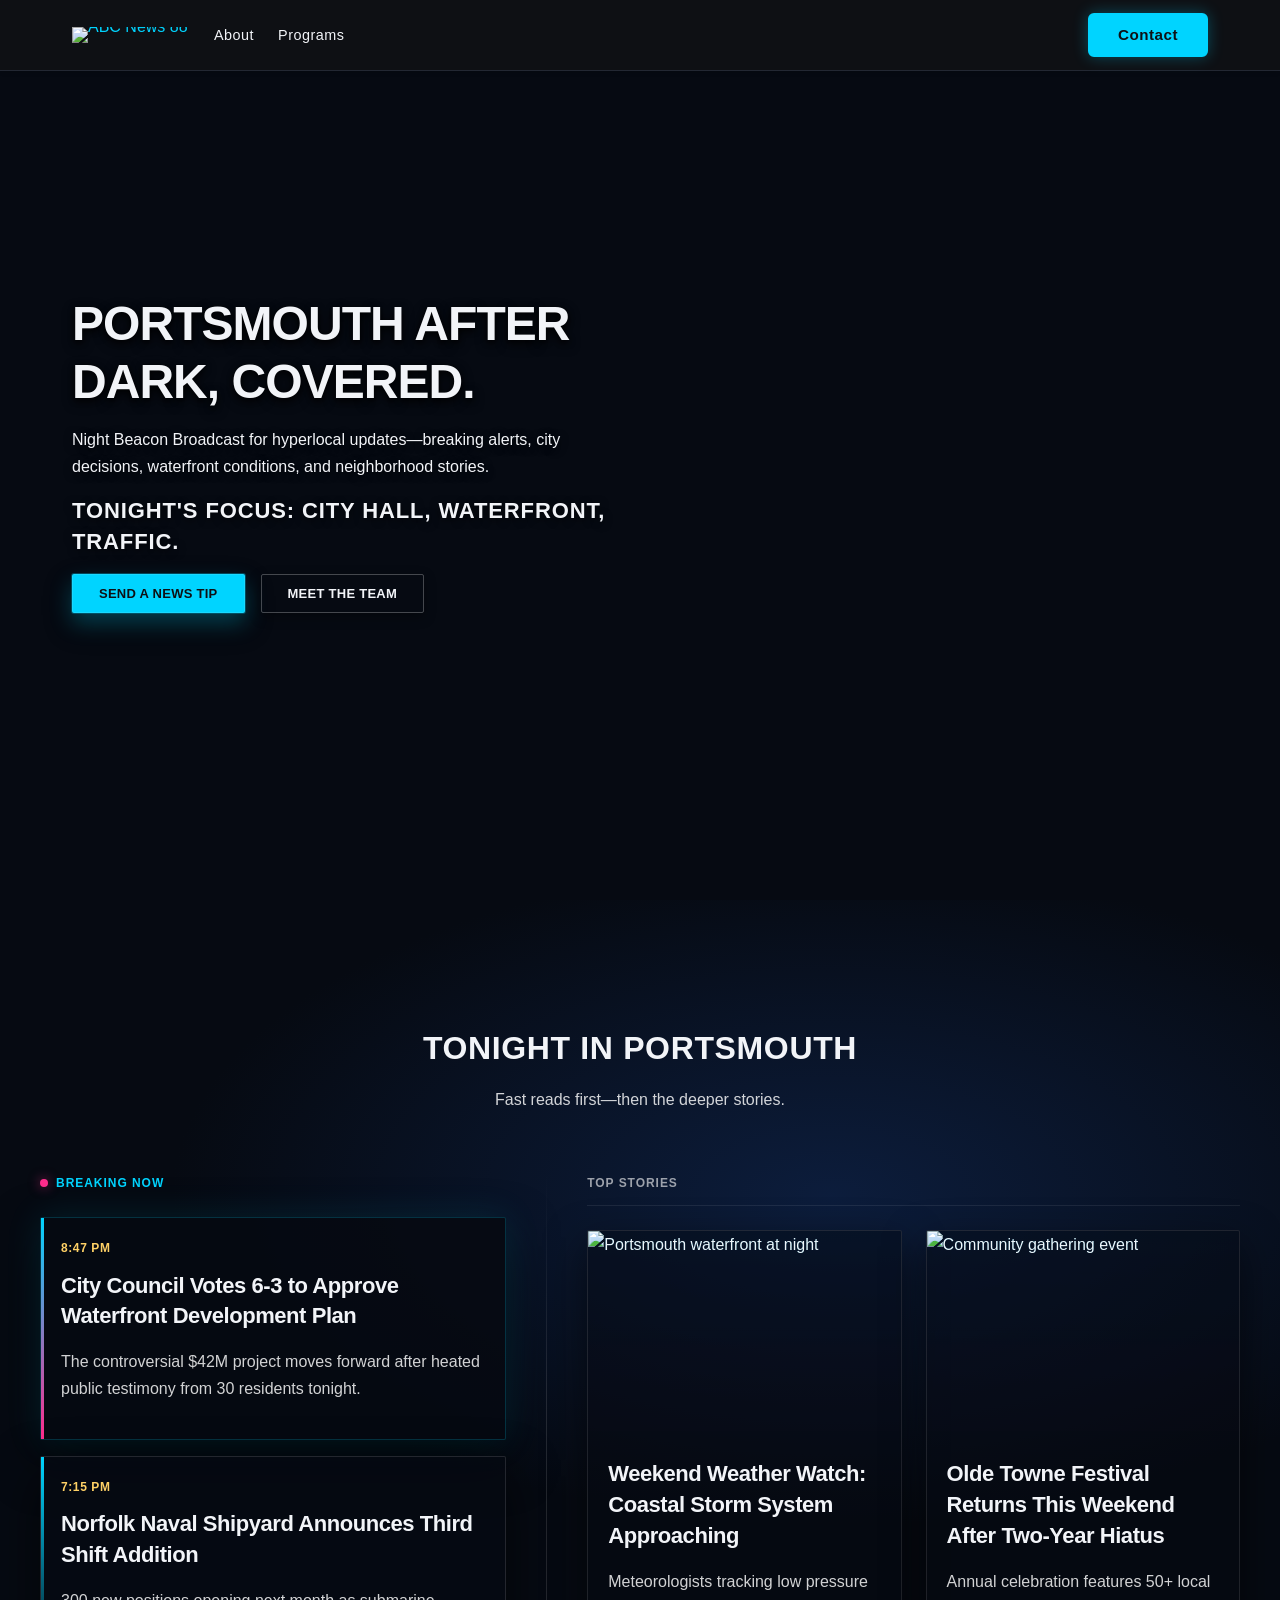
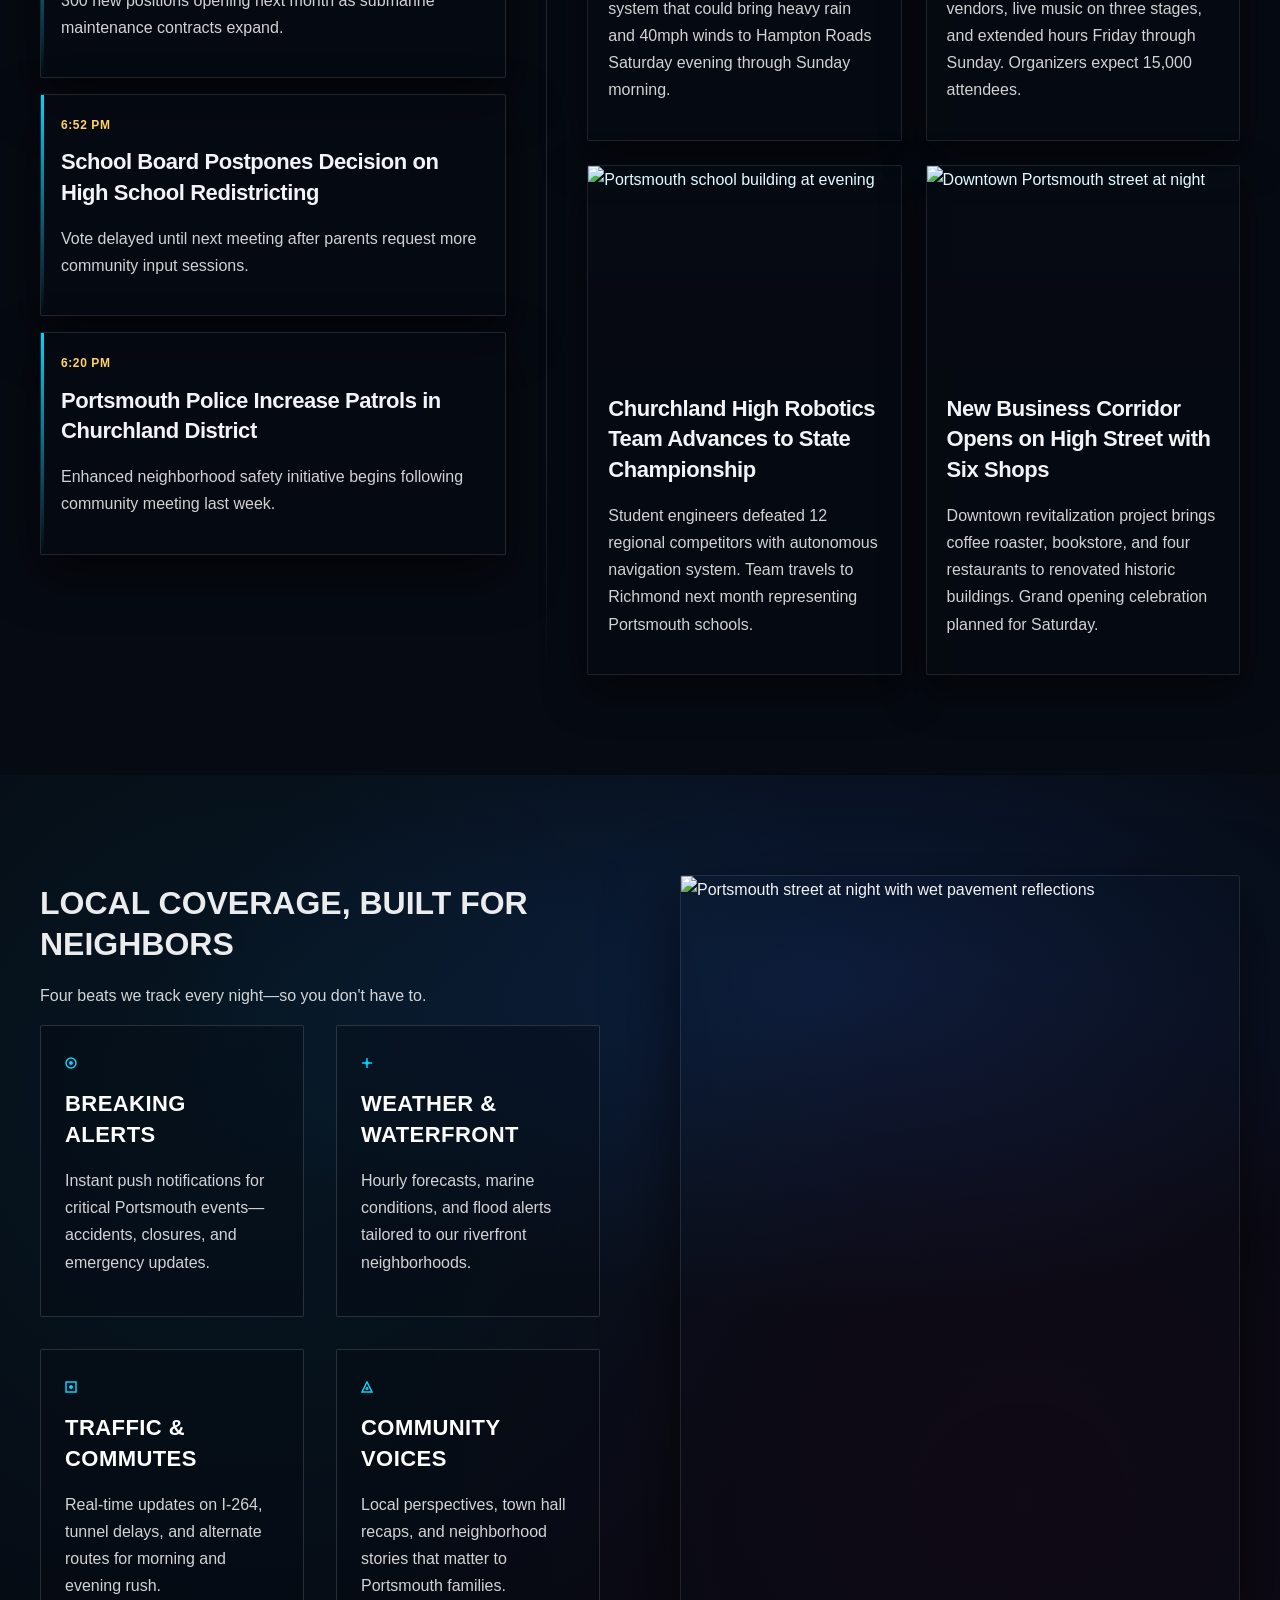
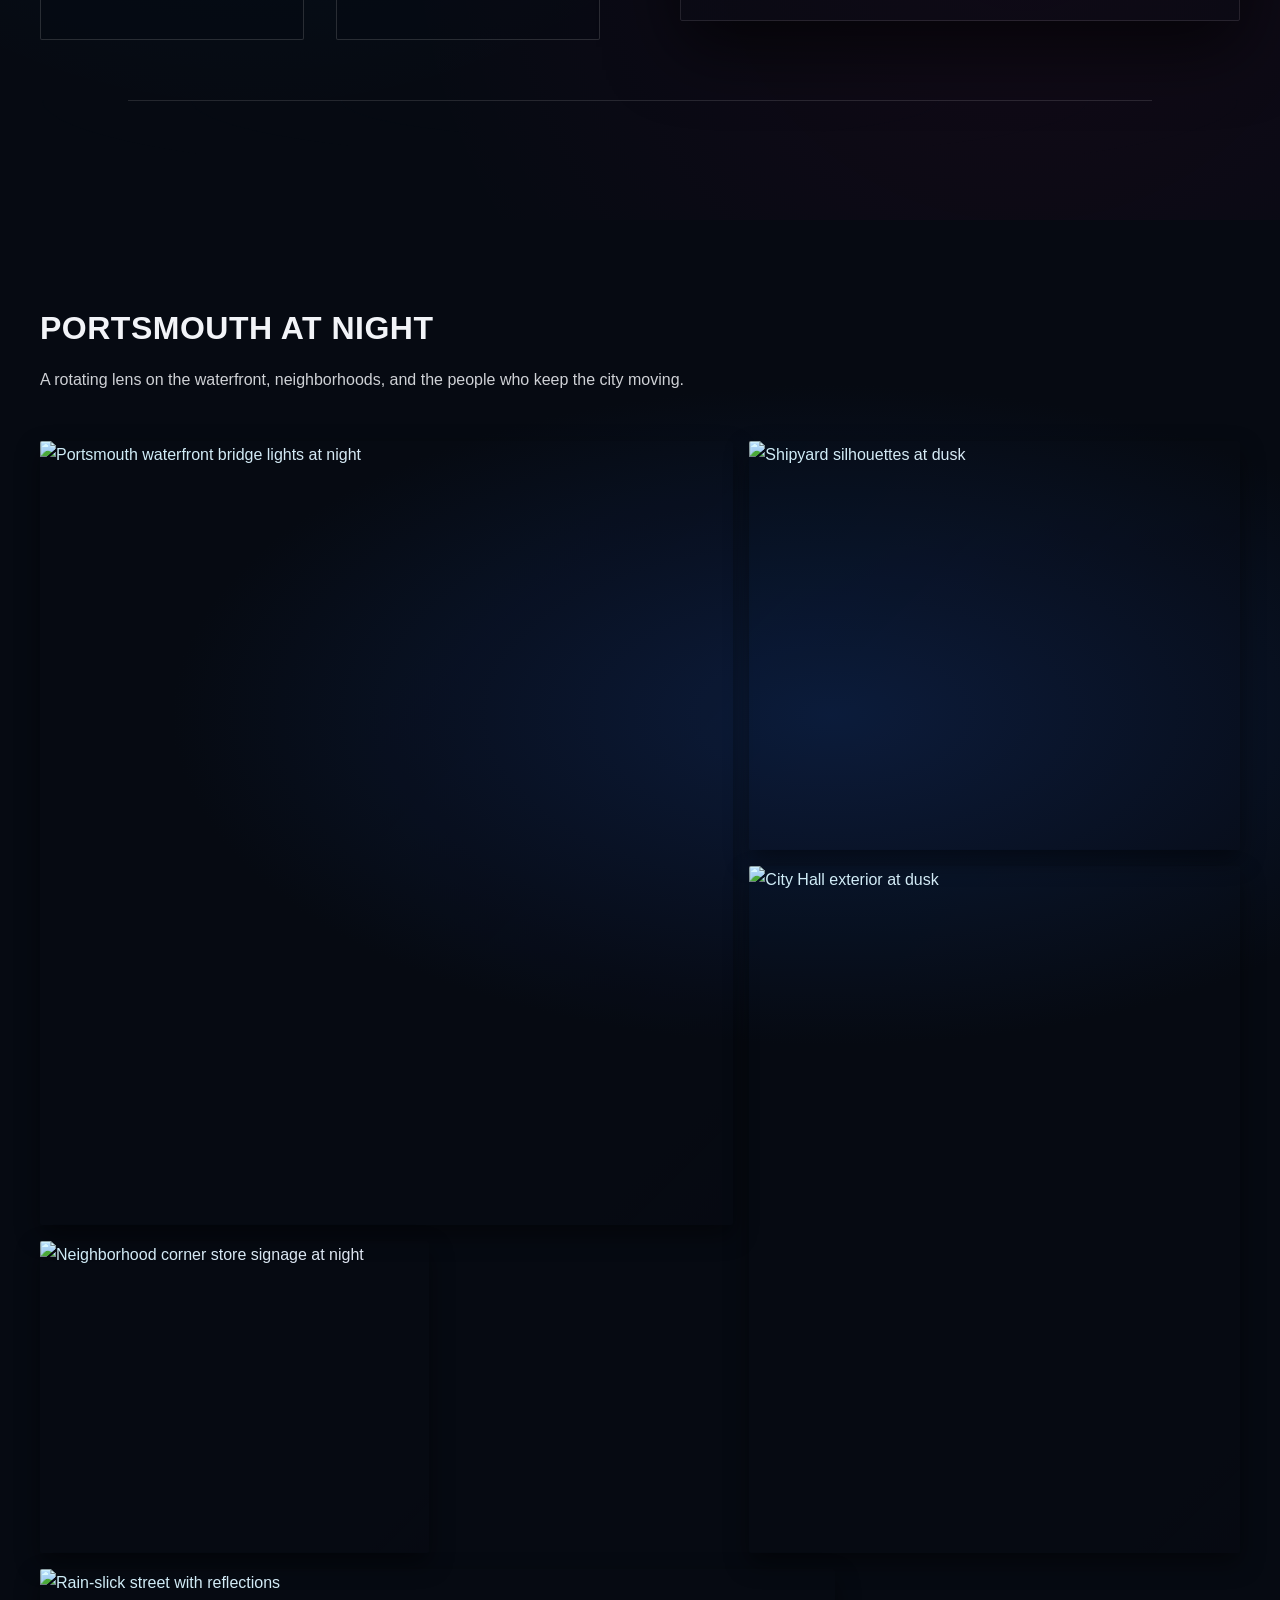
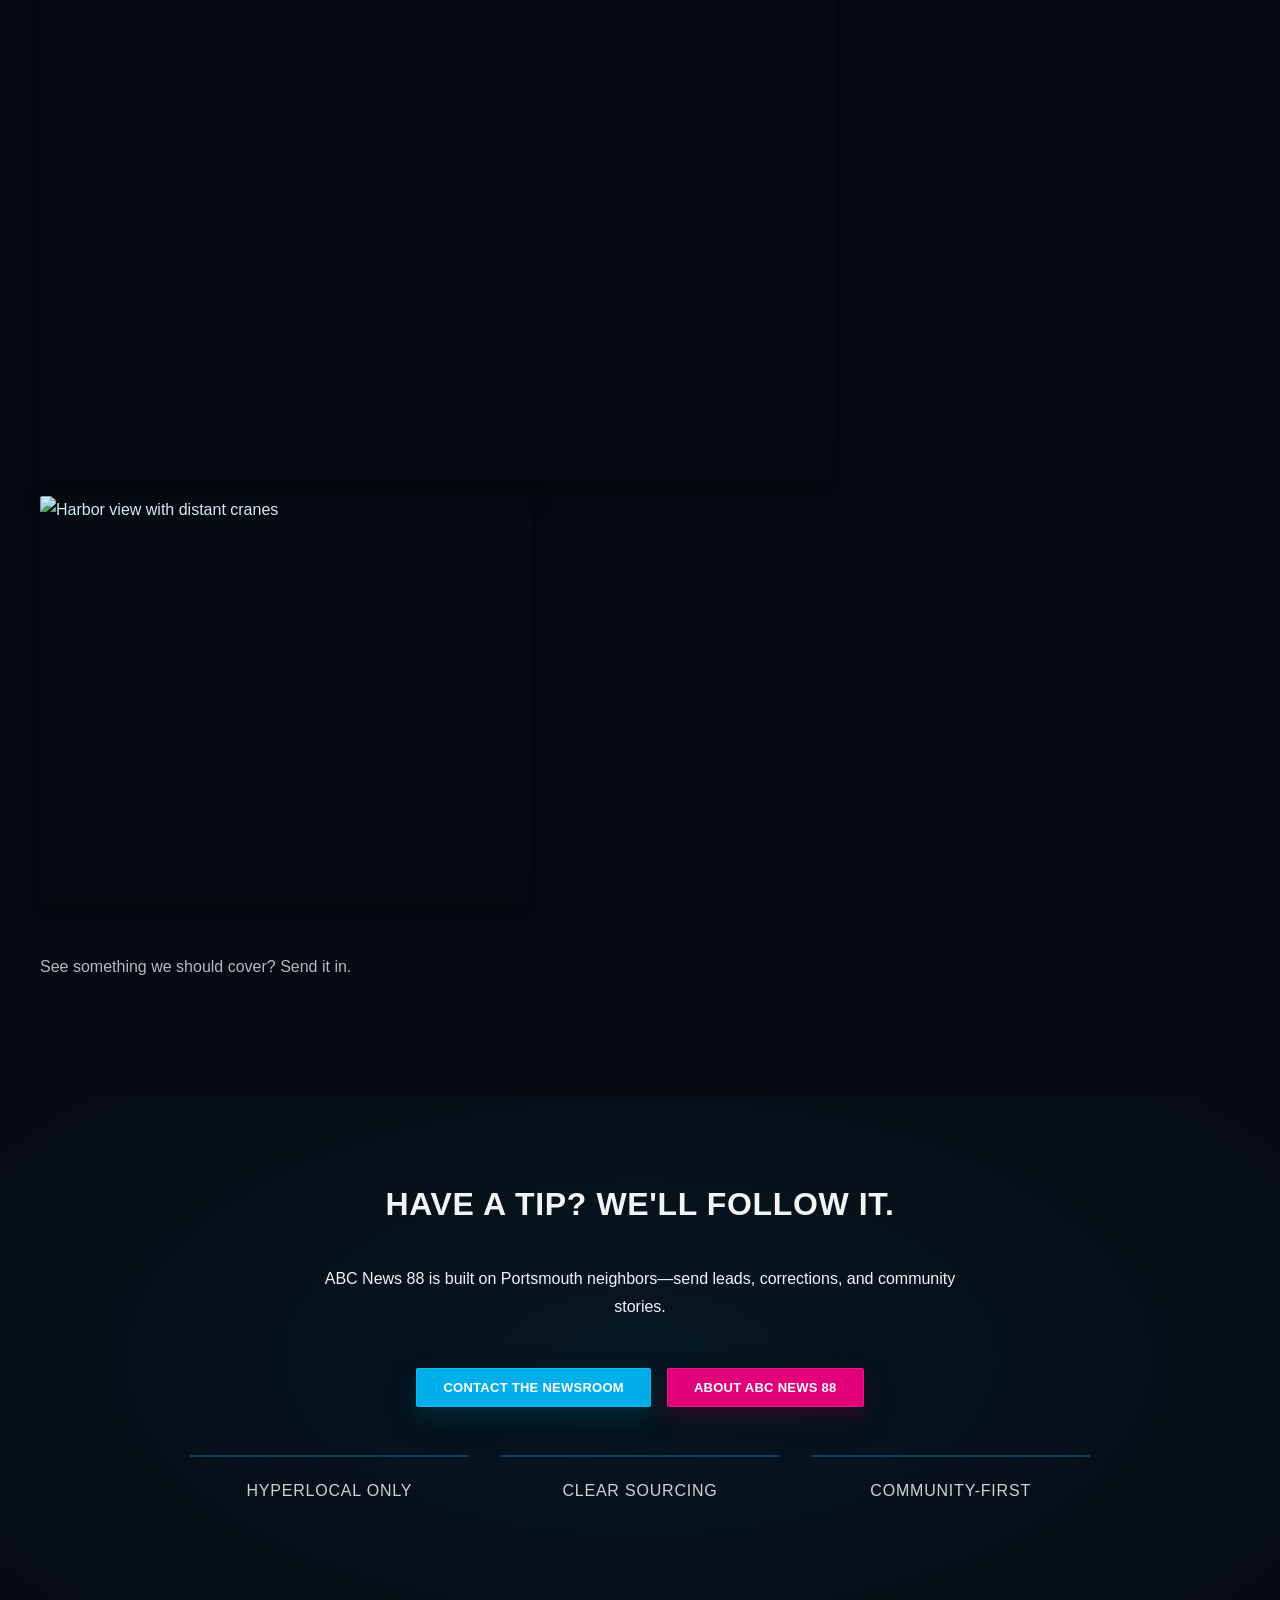
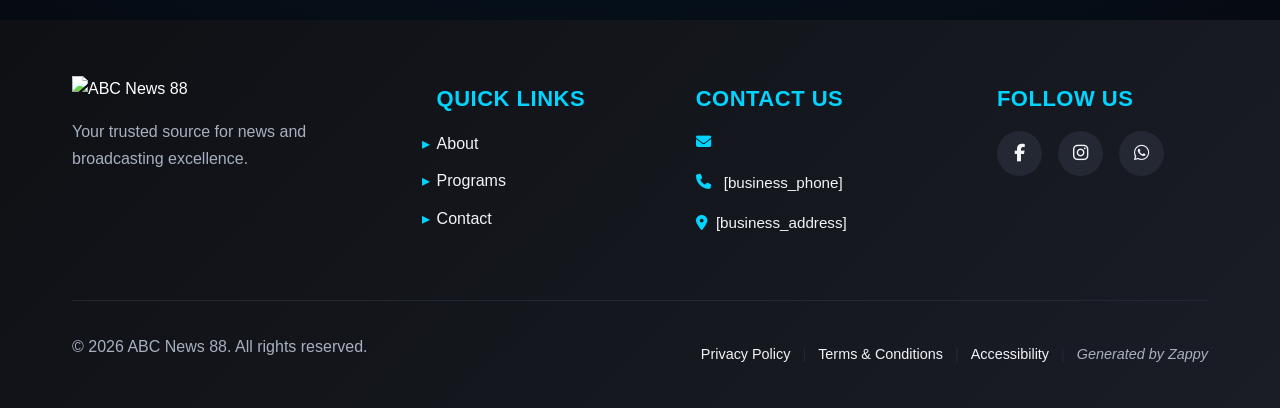
==== commit e32f55d4: "Background sync: Progressive GitHub Sync" ====
--- a/index.html
+++ b/index.html
@@ -292,16 +292,16 @@
 
   <nav class="navbar">
   <button class="mobile-toggle" id="mobileToggle" aria-label="Menu">
-    <svg class="hamburger-icon" width="24" height="24" viewbox="0 0 24 24" fill="none">
+    <svg class="hamburger-icon" width="24" height="24" viewBox="0 0 24 24" fill="none">
       <path d="M3 12h18M3 6h18M3 18h18" stroke="currentColor" stroke-width="2" stroke-linecap="round"></path>
     </svg>
-    <svg class="close-icon" width="24" height="24" viewbox="0 0 24 24" fill="none" style="display:none;">
+    <svg class="close-icon" width="24" height="24" viewBox="0 0 24 24" fill="none" style="display:none;">
       <path d="M18 6L6 18M6 6l12 12" stroke="currentColor" stroke-width="2" stroke-linecap="round"></path>
     </svg>
   </button>
   
   <button class="phone-header-btn" aria-label="Call">
-    <svg width="20" height="20" viewbox="0 0 24 24" fill="currentColor">
+    <svg width="20" height="20" viewBox="0 0 24 24" fill="currentColor">
       <path d="M22 16.92v3a2 2 0 0 1-2.18 2 19.79 19.79 0 0 1-8.63-3.07 19.5 19.5 0 0 1-6-6 19.79 19.79 0 0 1-3.07-8.67A2 2 0 0 1 4.11 2h3a2 2 0 0 1 2 1.72 12.84 12.84 0 0 0 .7 2.81 2 2 0 0 1-.45 2.11L8.09 9.91a16 16 0 0 0 6 6l1.27-1.27a2 2 0 0 1 2.11-.45 12.84 12.84 0 0 0 2.81.7A2 2 0 0 1 22 16.92z"></path>
     </svg>
   </button>
@@ -444,7 +444,7 @@
   
   <!-- Bottom Divider: Neon Cyan Audio Wave -->
   <div class="home-highlights-divider-wrapper">
-    <svg data-no-icon-edit="true" aria-hidden="true" viewbox="0 0 1200 60" preserveaspectratio="none" xmlns="http://www.w3.org/2000/svg">
+    <svg aria-hidden="true" viewBox="0 0 1200 60" preserveAspectRatio="none" xmlns="http://www.w3.org/2000/svg">
       <defs>
         <linearGradient id="home-highlights-wave-gradient" x1="0%" y1="0%" x2="100%" y2="0%">
           <stop offset="0%" style="stop-color:#00D4FF;stop-opacity:0.9"></stop>
@@ -466,7 +466,7 @@
       <div class="home-services-grid">
         <div class="home-services-tile">
           <div class="home-services-tile-marker">
-            <svg data-no-icon-edit="true" aria-hidden="true" width="12" height="12" viewbox="0 0 12 12" xmlns="http://www.w3.org/2000/svg">
+            <svg aria-hidden="true" width="12" height="12" viewBox="0 0 12 12" xmlns="http://www.w3.org/2000/svg">
               <circle cx="6" cy="6" r="5" fill="none" stroke="currentColor" stroke-width="1.5"></circle>
               <circle cx="6" cy="6" r="2" fill="currentColor"></circle>
             </svg>
@@ -477,7 +477,7 @@
         
         <div class="home-services-tile">
           <div class="home-services-tile-marker">
-            <svg data-no-icon-edit="true" aria-hidden="true" width="12" height="12" viewbox="0 0 12 12" xmlns="http://www.w3.org/2000/svg">
+            <svg aria-hidden="true" width="12" height="12" viewBox="0 0 12 12" xmlns="http://www.w3.org/2000/svg">
               <path d="M1 6h10M6 1v10" stroke="currentColor" stroke-width="1.5" fill="none"></path>
               <circle cx="6" cy="6" r="2" fill="currentColor"></circle>
             </svg>
@@ -488,7 +488,7 @@
         
         <div class="home-services-tile">
           <div class="home-services-tile-marker">
-            <svg data-no-icon-edit="true" aria-hidden="true" width="12" height="12" viewbox="0 0 12 12" xmlns="http://www.w3.org/2000/svg">
+            <svg aria-hidden="true" width="12" height="12" viewBox="0 0 12 12" xmlns="http://www.w3.org/2000/svg">
               <rect x="1" y="1" width="10" height="10" fill="none" stroke="currentColor" stroke-width="1.5"></rect>
               <circle cx="6" cy="6" r="2" fill="currentColor"></circle>
             </svg>
@@ -499,7 +499,7 @@
         
         <div class="home-services-tile">
           <div class="home-services-tile-marker">
-            <svg data-no-icon-edit="true" aria-hidden="true" width="12" height="12" viewbox="0 0 12 12" xmlns="http://www.w3.org/2000/svg">
+            <svg aria-hidden="true" width="12" height="12" viewBox="0 0 12 12" xmlns="http://www.w3.org/2000/svg">
               <path d="M6 1L11 11H1L6 1z" fill="none" stroke="currentColor" stroke-width="1.5"></path>
               <circle cx="6" cy="7.5" r="1.5" fill="currentColor"></circle>
             </svg>
@@ -519,7 +519,7 @@
   
   <div class="home-services-divider-wrapper">
     <div class="home-services-divider-rule"></div>
-    <svg data-no-icon-edit="true" aria-hidden="true" class="home-services-divider-sonar" viewbox="0 0 1200 120" preserveaspectratio="none" xmlns="http://www.w3.org/2000/svg">
+    <svg aria-hidden="true" class="home-services-divider-sonar" viewBox="0 0 1200 120" preserveAspectRatio="none" xmlns="http://www.w3.org/2000/svg">
       <defs>
         <radialGradient id="sonarGradient" cx="50%" cy="0%" r="100%">
           <stop offset="0%" style="stop-color:rgba(0,174,234,0.12);stop-opacity:1"></stop>
@@ -592,7 +592,7 @@
   </div>
 
   <div class="home-gallery-divider-wrapper">
-    <svg data-no-icon-edit="true" aria-hidden="true" viewbox="0 0 1200 100" preserveaspectratio="none" xmlns="http://www.w3.org/2000/svg">
+    <svg aria-hidden="true" viewBox="0 0 1200 100" preserveAspectRatio="none" xmlns="http://www.w3.org/2000/svg">
       <path d="M0,100 L0,65 L60,65 L60,50 L120,50 L120,60 L180,60 L180,45 L240,45 L240,55 L300,55 L300,40 L360,40 L360,50 L420,50 L420,35 L480,35 L480,45 L540,45 L540,55 L600,55 L600,40 L660,40 L660,50 L720,50 L720,60 L780,60 L780,45 L840,45 L840,55 L900,55 L900,40 L960,40 L960,50 L1020,50 L1020,60 L1080,60 L1080,45 L1140,45 L1140,55 L1200,55 L1200,100 Z" fill="#060A12"></path>
     </svg>
   </div>
@@ -643,7 +643,7 @@
       <div class="footer-column footer-contact">
         <h3 class="footer-heading">Contact Us</h3>
         <ul class="contact-list">
-          <li><i class="fas fa-envelope"></i> <a href="mailto:[business_email]">[business_email]</a></li>
+          <li><i class="fas fa-envelope"></i> <a href="mailto:<br>"><br></a></li>
           <li><i class="fas fa-phone"></i> <a href="tel:[business_phone]">[business_phone]</a></li>
           <li><a href="/"><i class="fas fa-map-marker-alt"></i> <span>[business_address]</span></a></li>
         </ul>
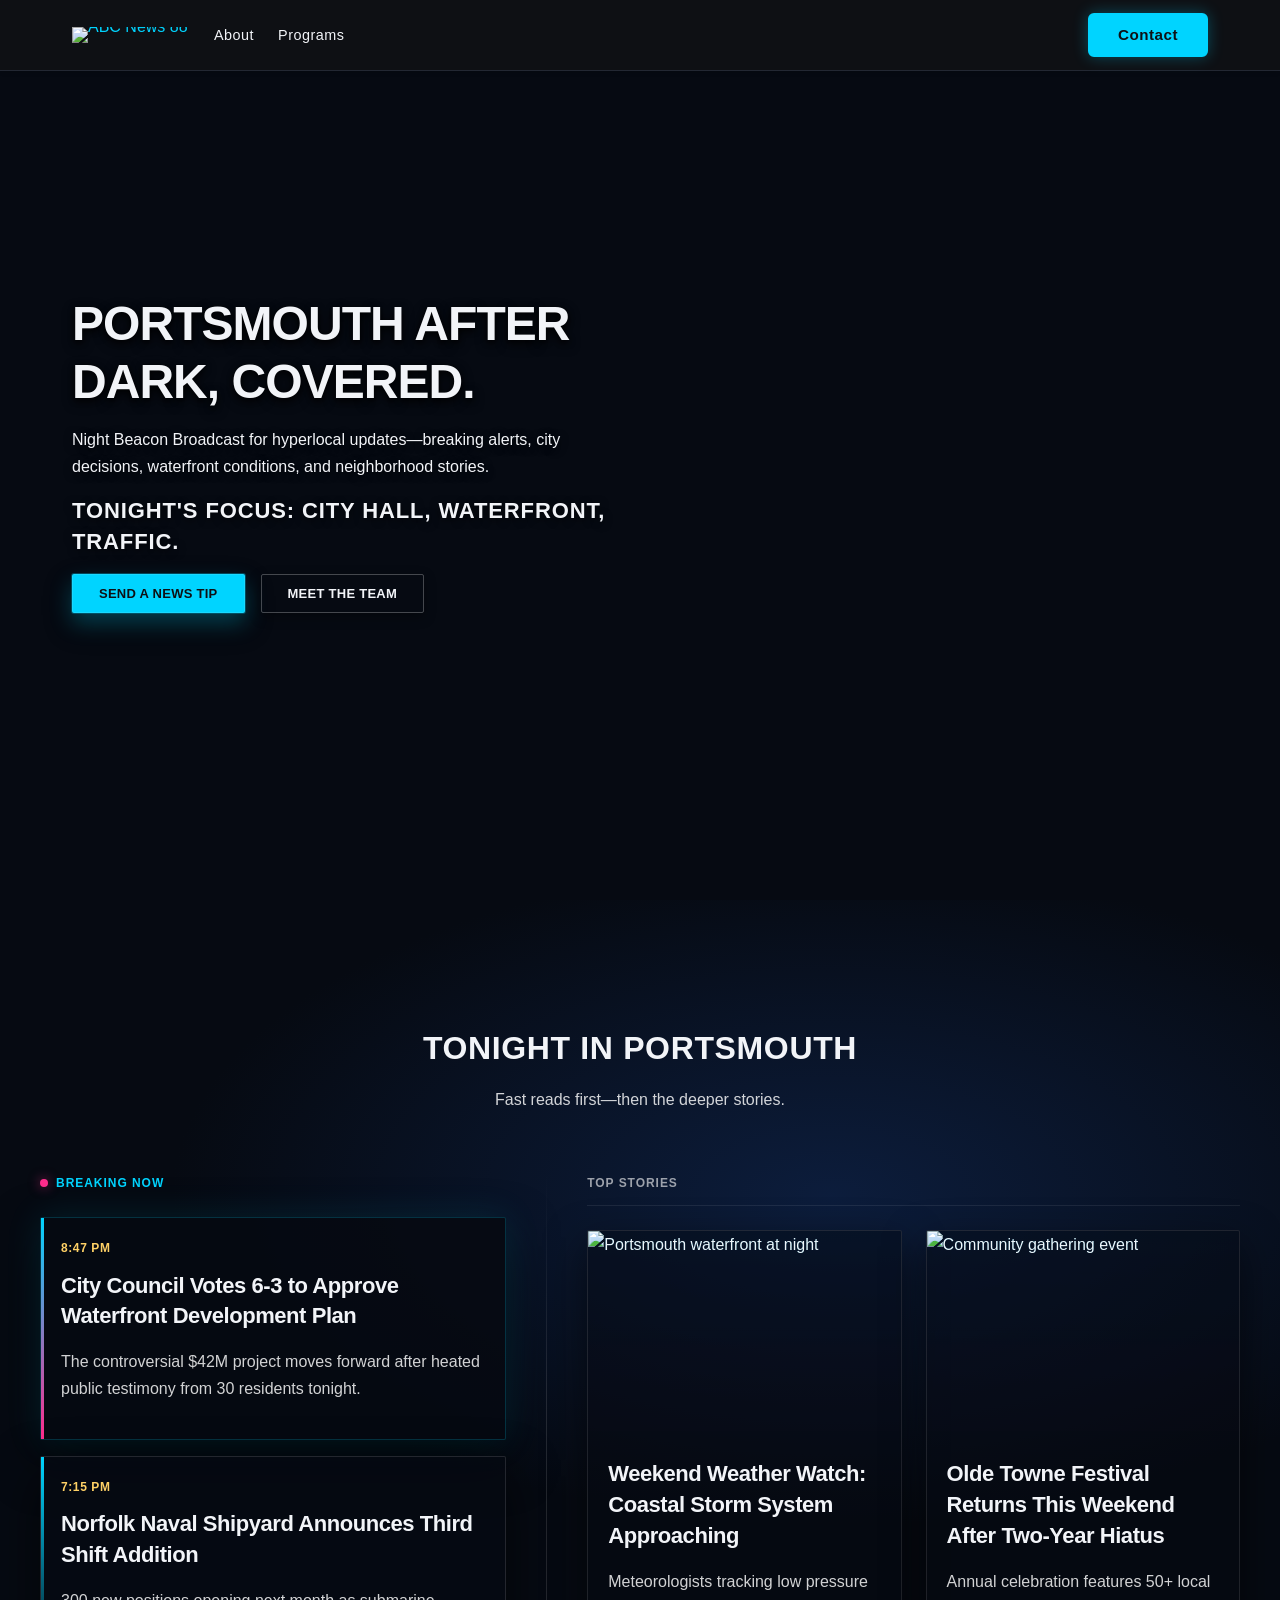
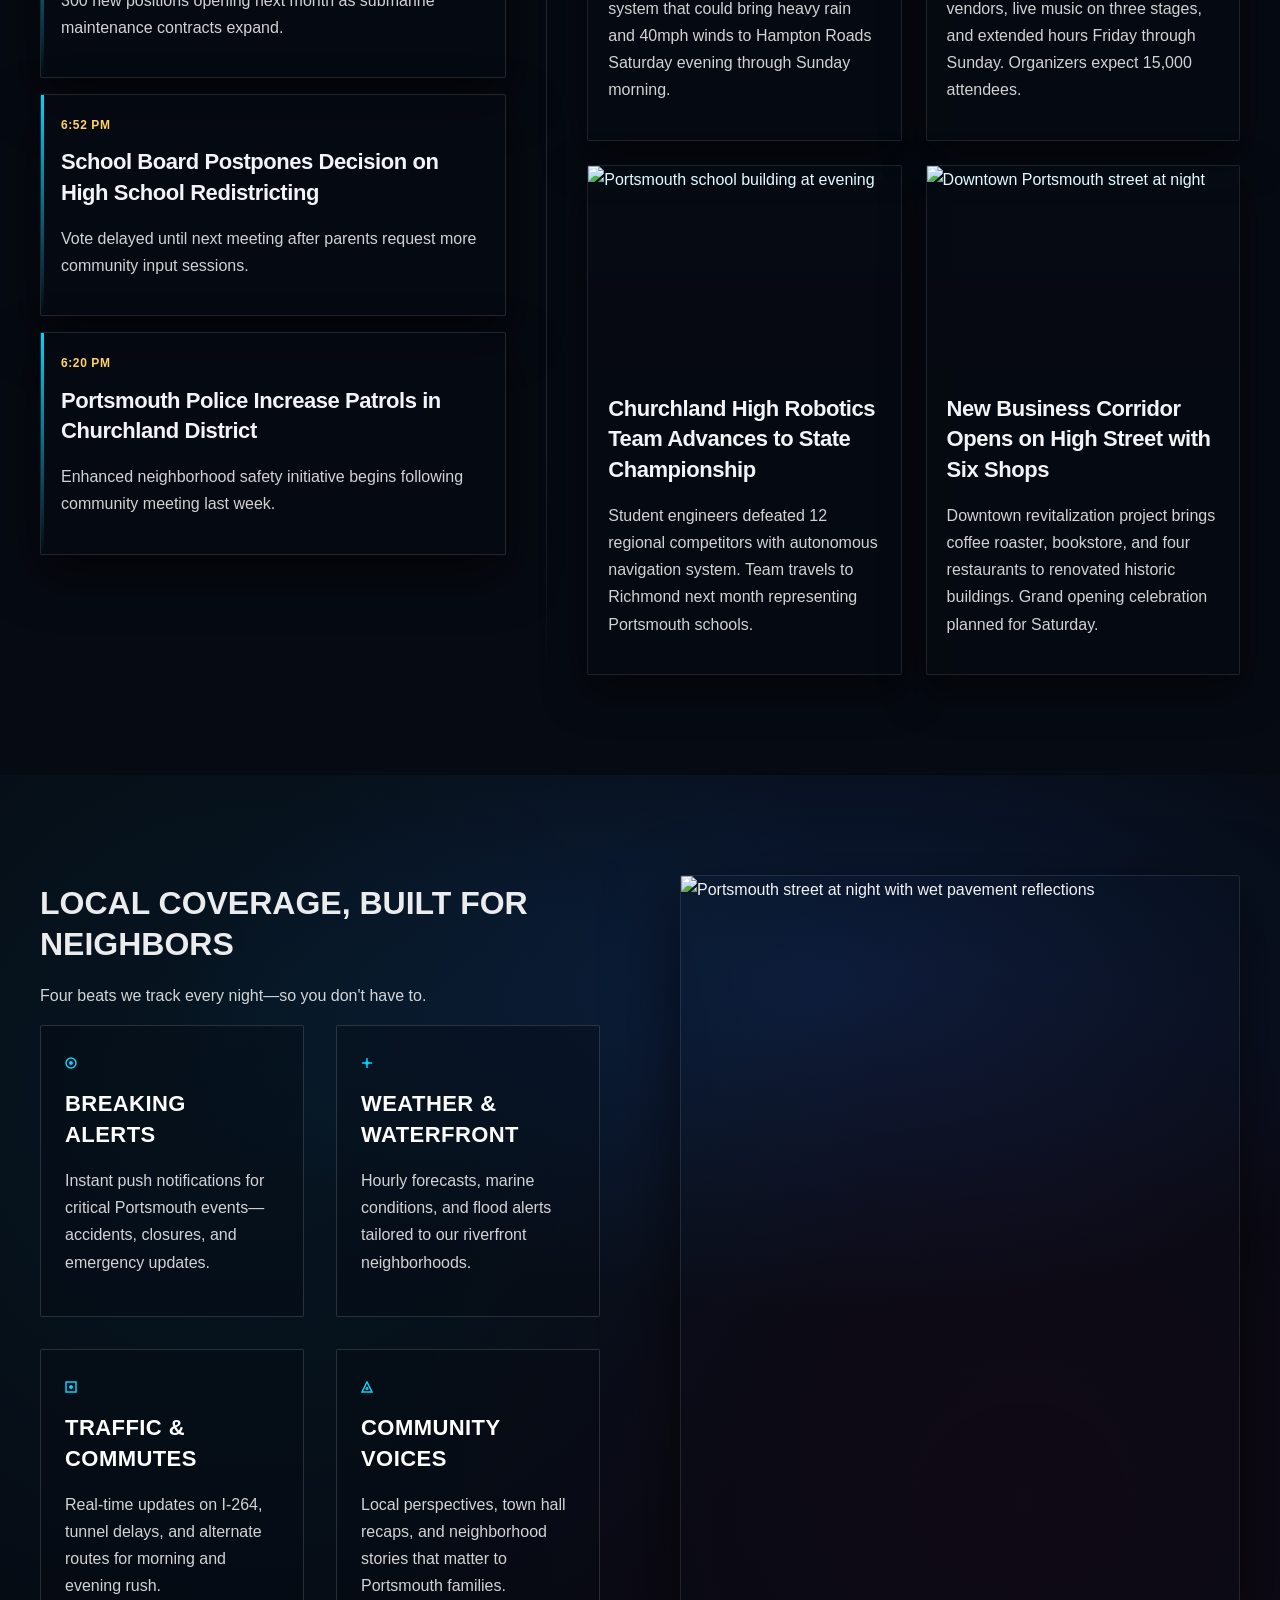
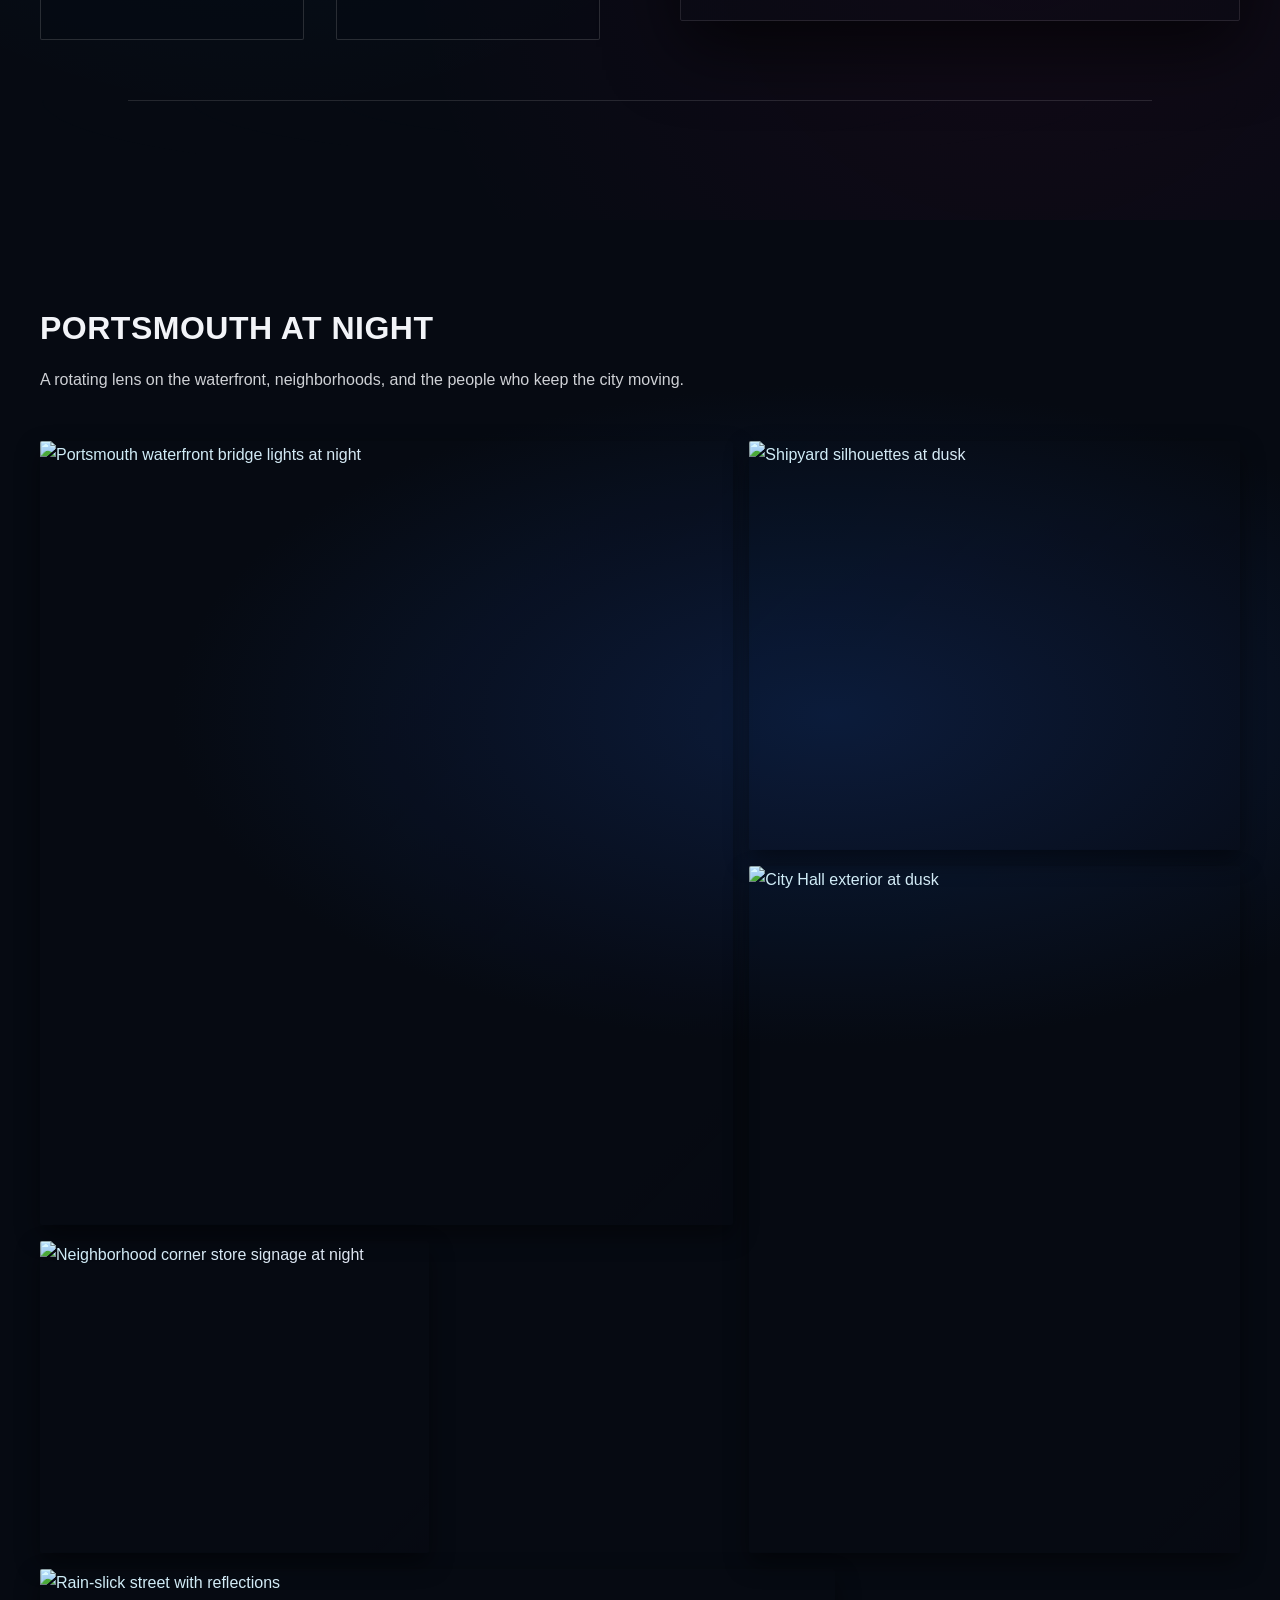
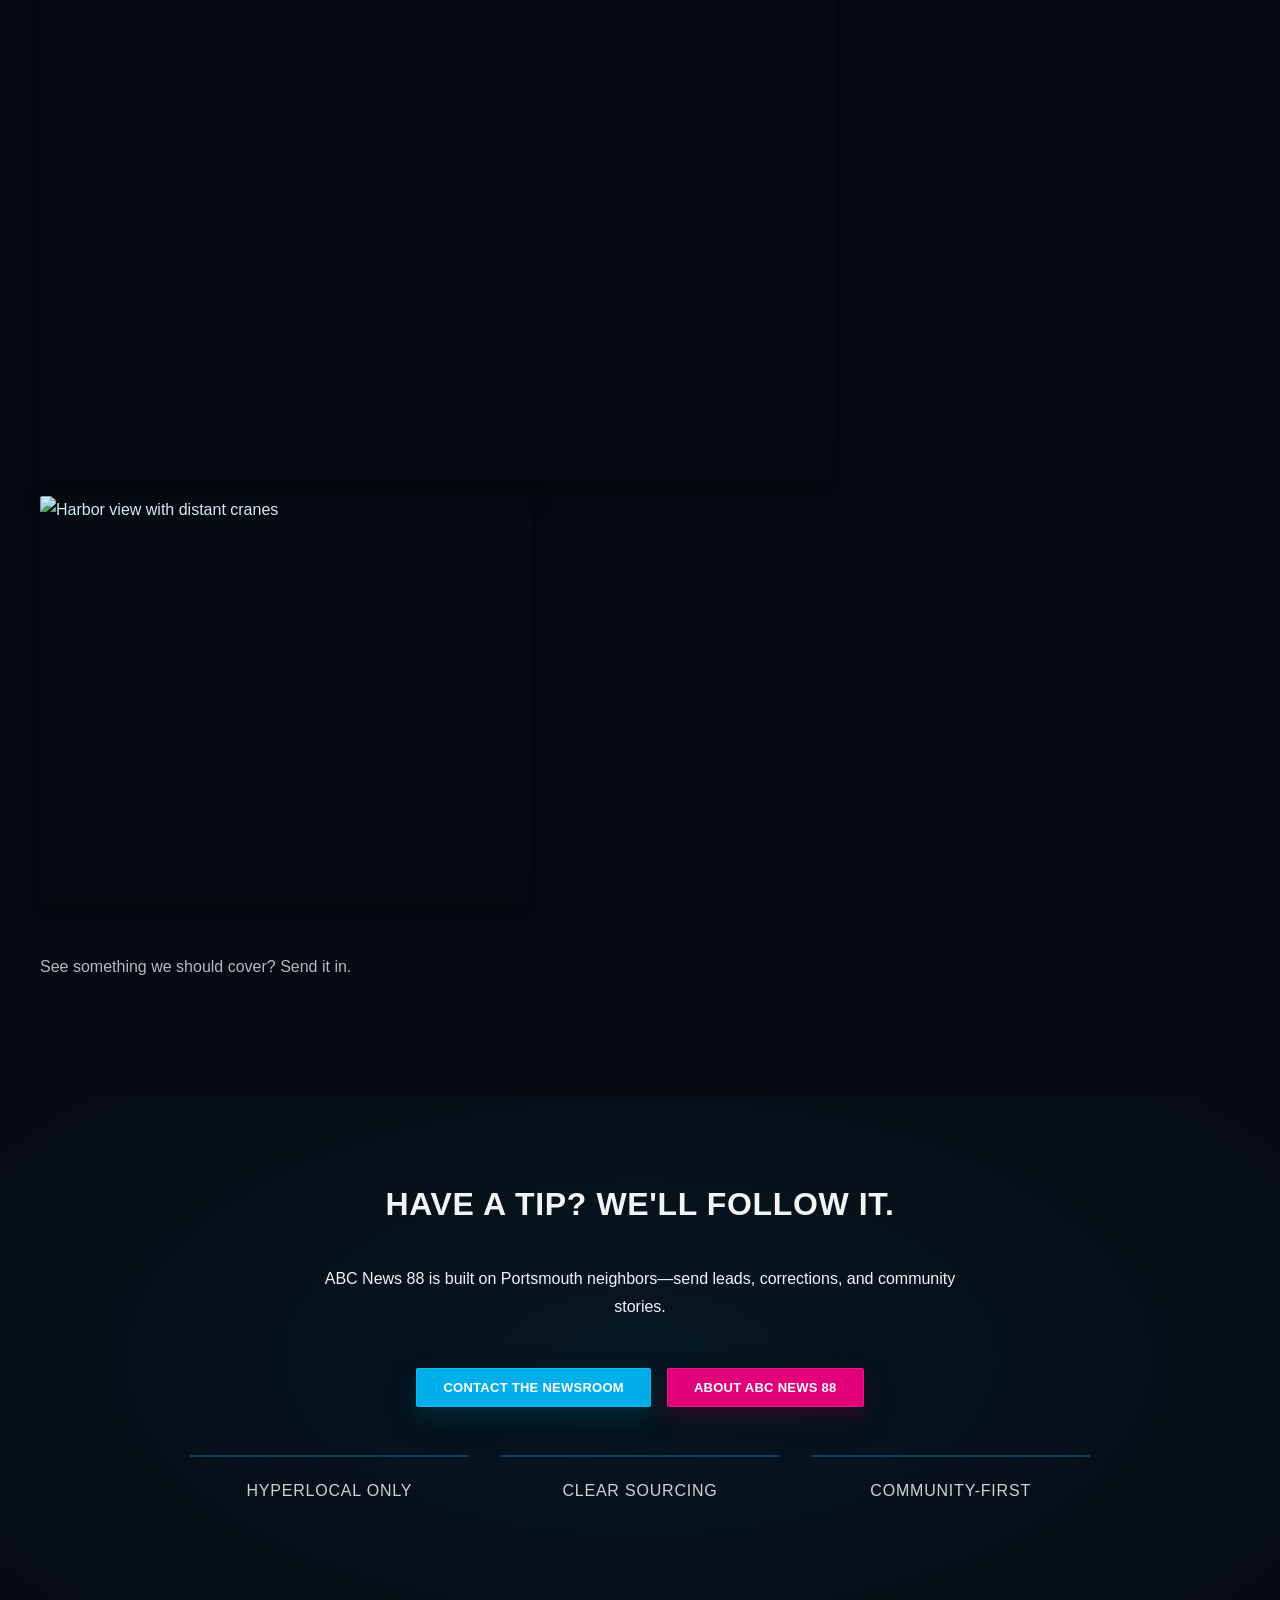
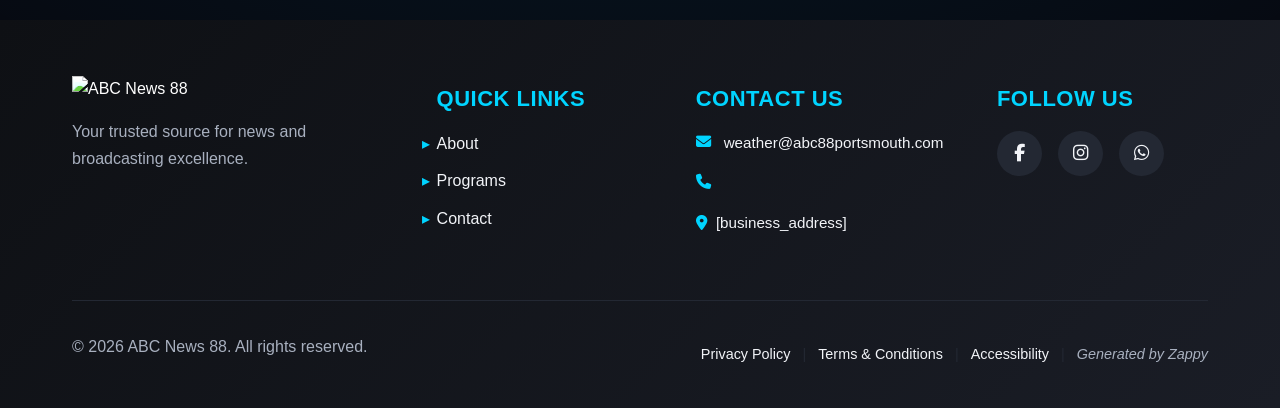
==== commit 7fa17474: "Background sync: Progressive GitHub Sync" ====
--- a/index.html
+++ b/index.html
@@ -643,8 +643,8 @@
       <div class="footer-column footer-contact">
         <h3 class="footer-heading">Contact Us</h3>
         <ul class="contact-list">
-          <li><i class="fas fa-envelope"></i> <a href="mailto:<br>"><br></a></li>
-          <li><i class="fas fa-phone"></i> <a href="tel:[business_phone]">[business_phone]</a></li>
+          <li><i class="fas fa-envelope"></i> <a href="mailto:<br>">weather@abc88portsmouth.com</a></li>
+          <li><i class="fas fa-phone"></i> <a href="tel:<br>"><br></a></li>
           <li><a href="/"><i class="fas fa-map-marker-alt"></i> <span>[business_address]</span></a></li>
         </ul>
       </div>
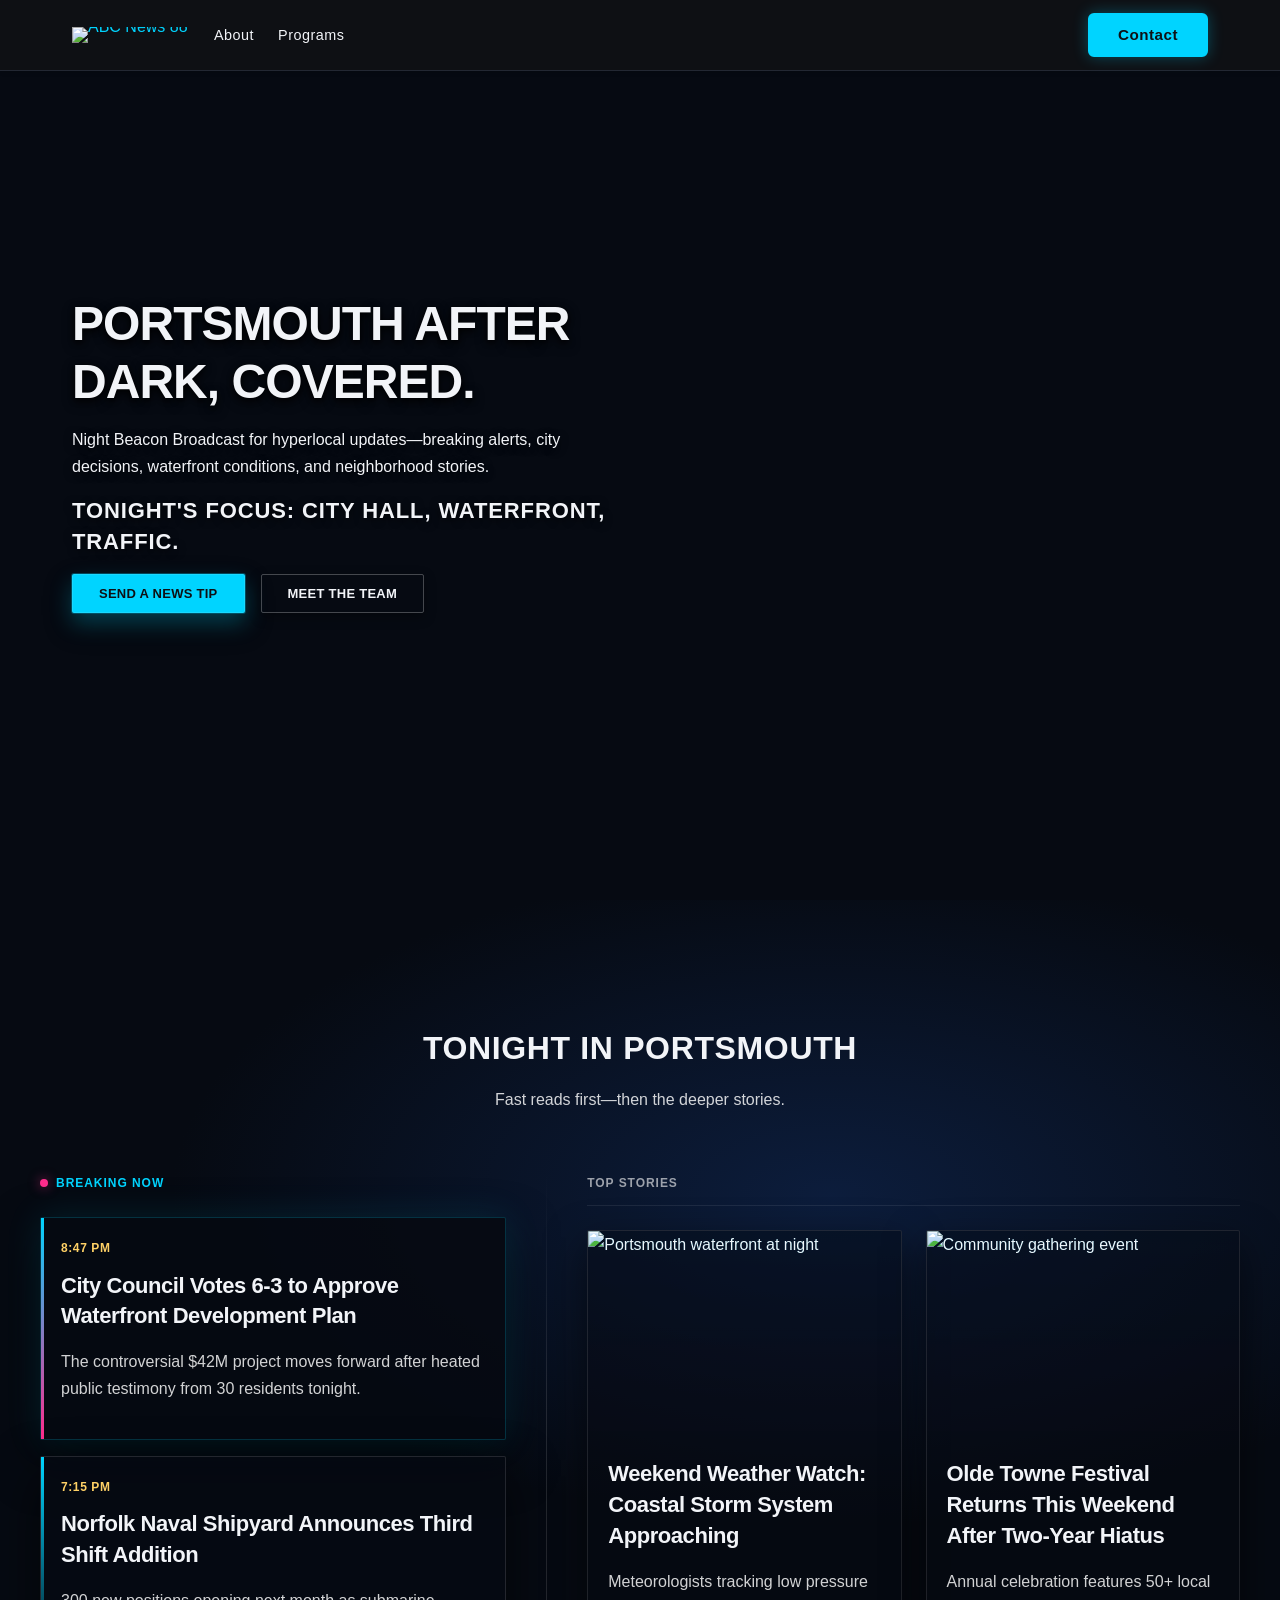
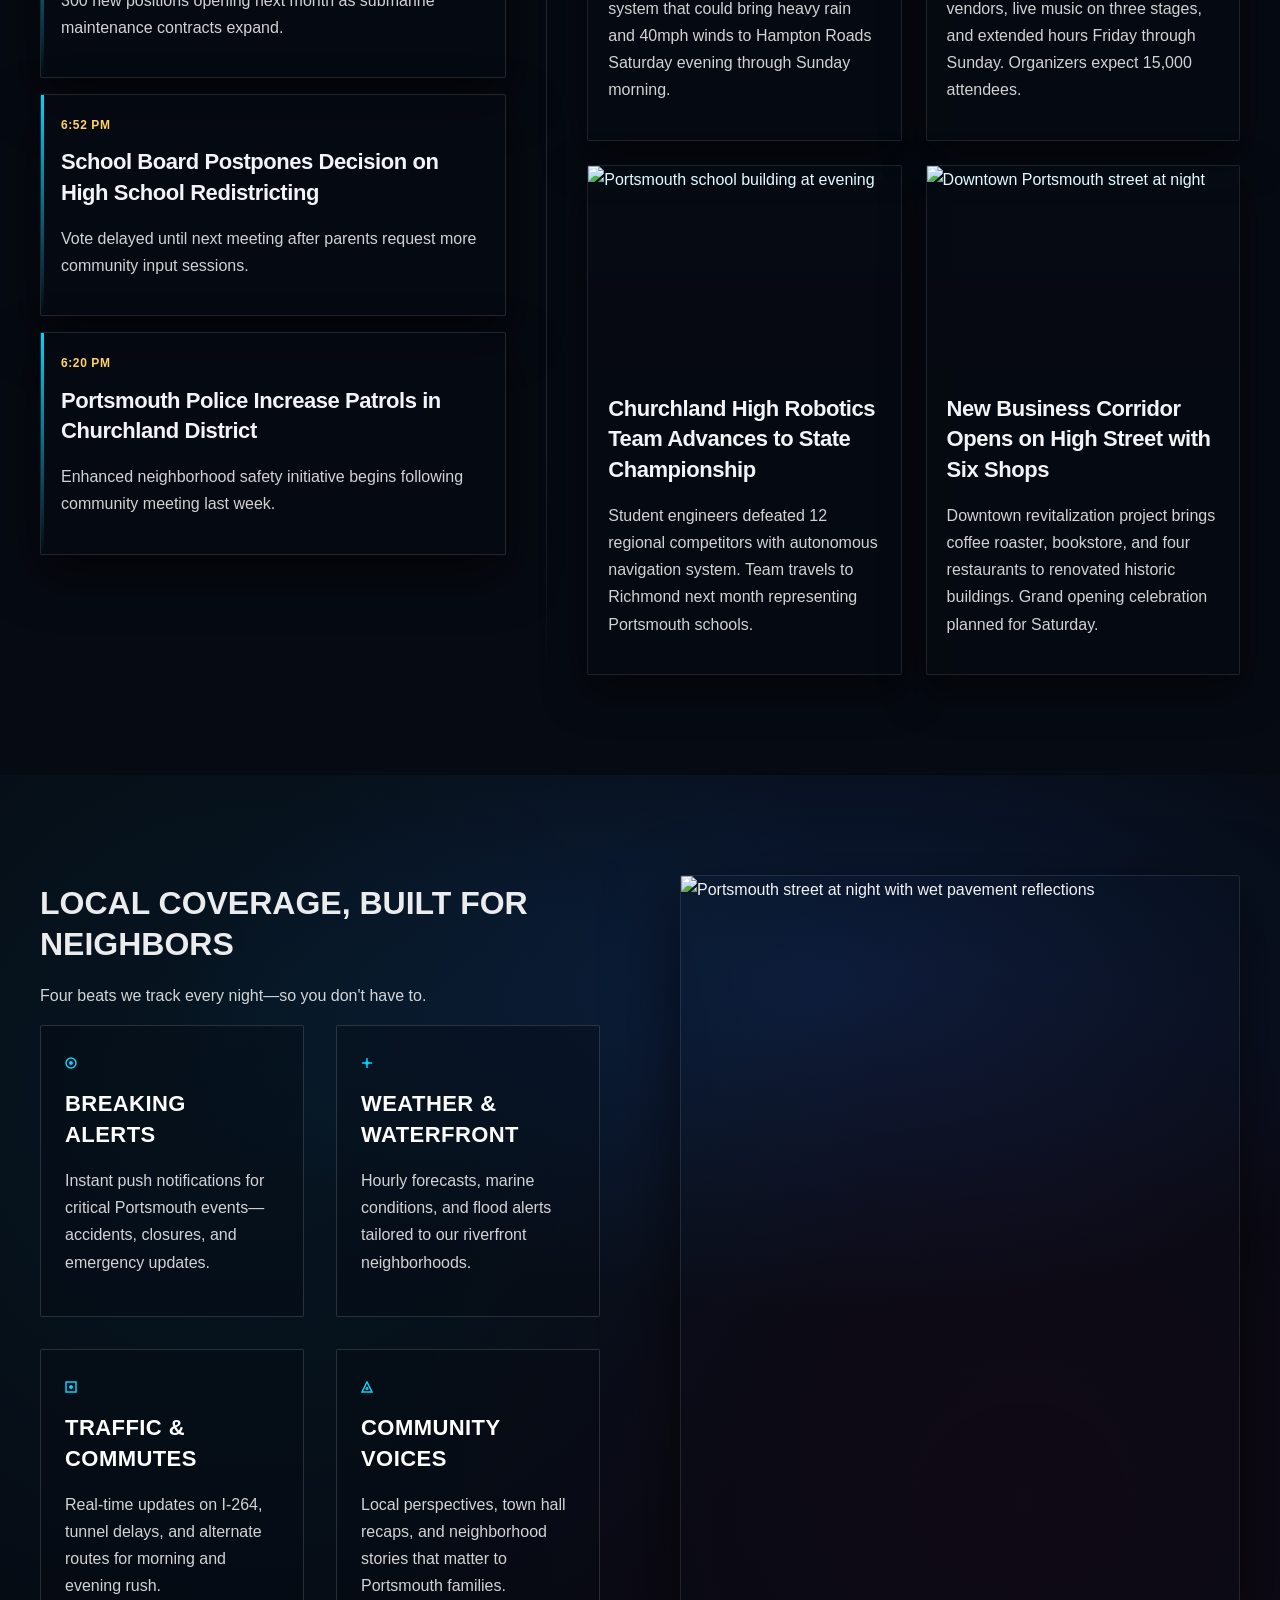
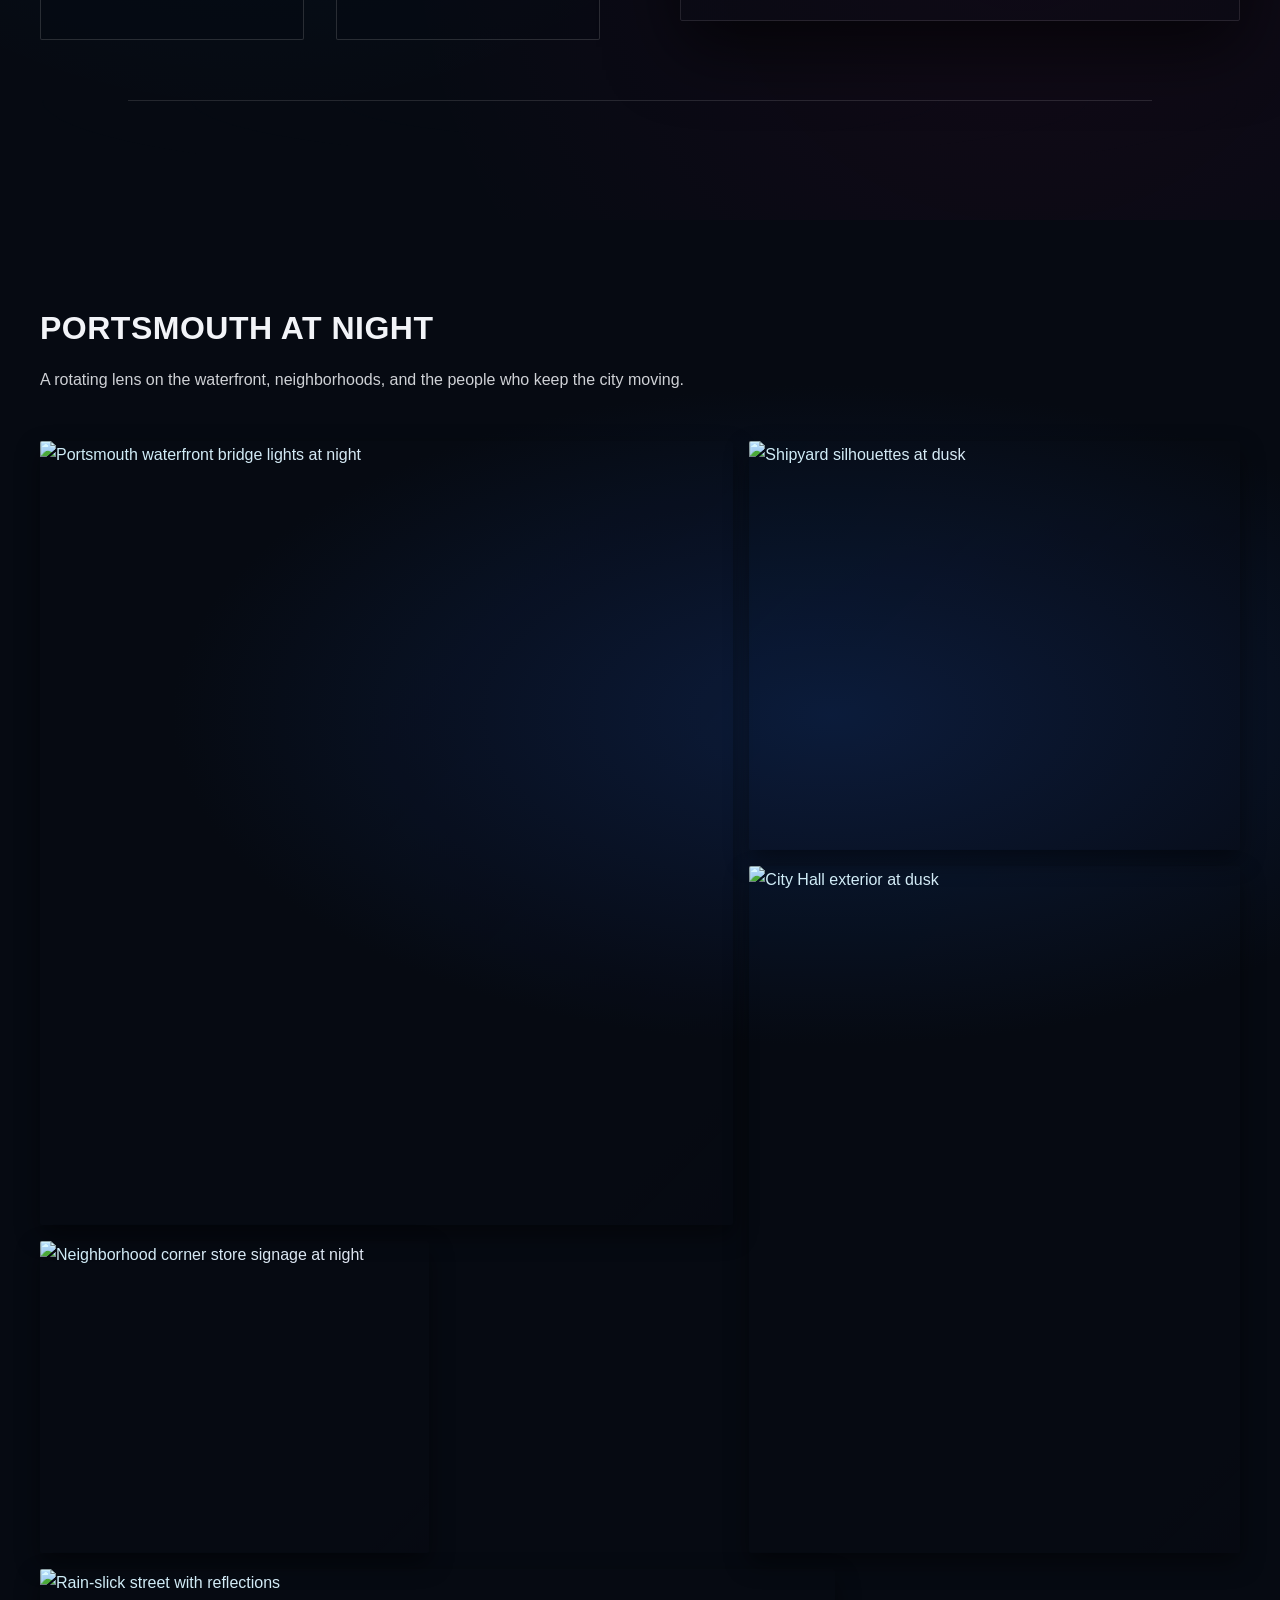
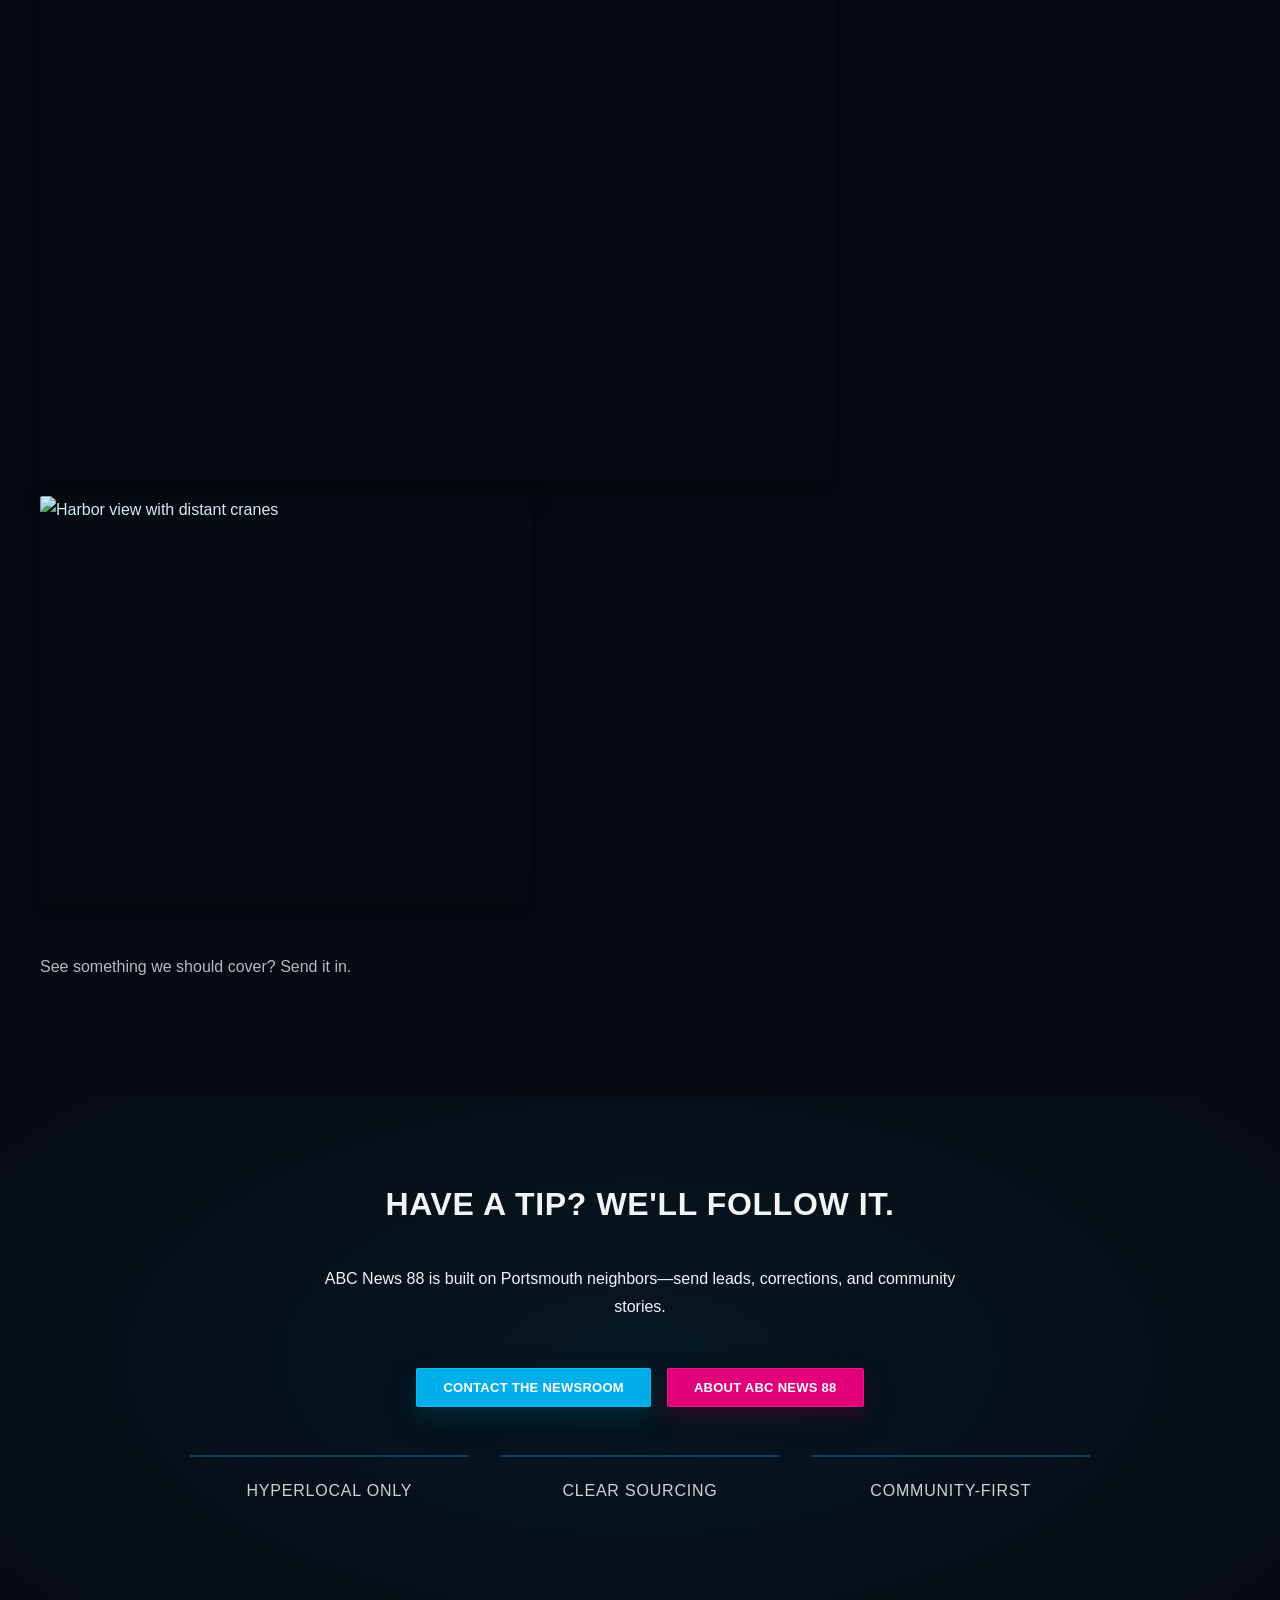
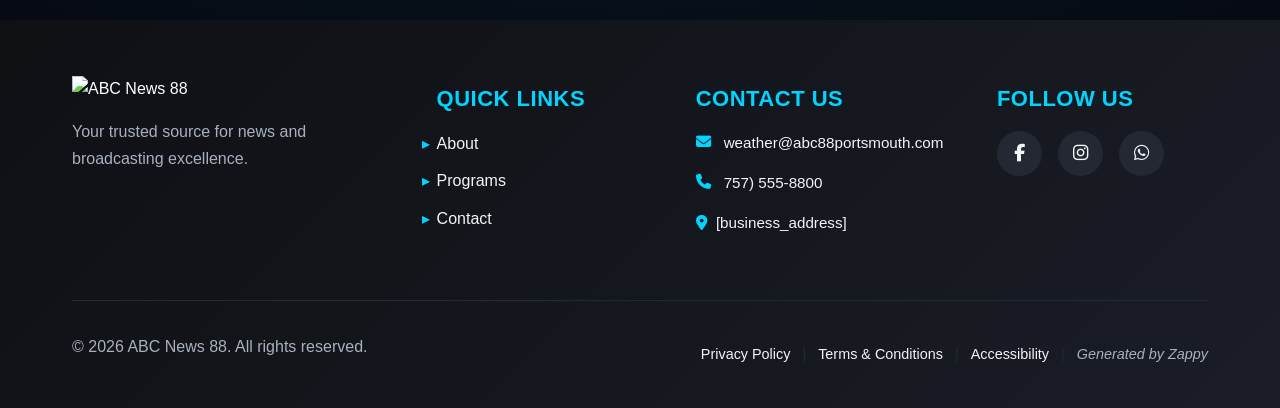
==== commit e0631eb4: "Background sync: Progressive GitHub Sync" ====
--- a/index.html
+++ b/index.html
@@ -644,7 +644,7 @@
         <h3 class="footer-heading">Contact Us</h3>
         <ul class="contact-list">
           <li><i class="fas fa-envelope"></i> <a href="mailto:<br>">weather@abc88portsmouth.com</a></li>
-          <li><i class="fas fa-phone"></i> <a href="tel:<br>"><br></a></li>
+          <li><i class="fas fa-phone"></i> <a href="tel:<br>">757) 555-8800&nbsp;</a></li>
           <li><a href="/"><i class="fas fa-map-marker-alt"></i> <span>[business_address]</span></a></li>
         </ul>
       </div>
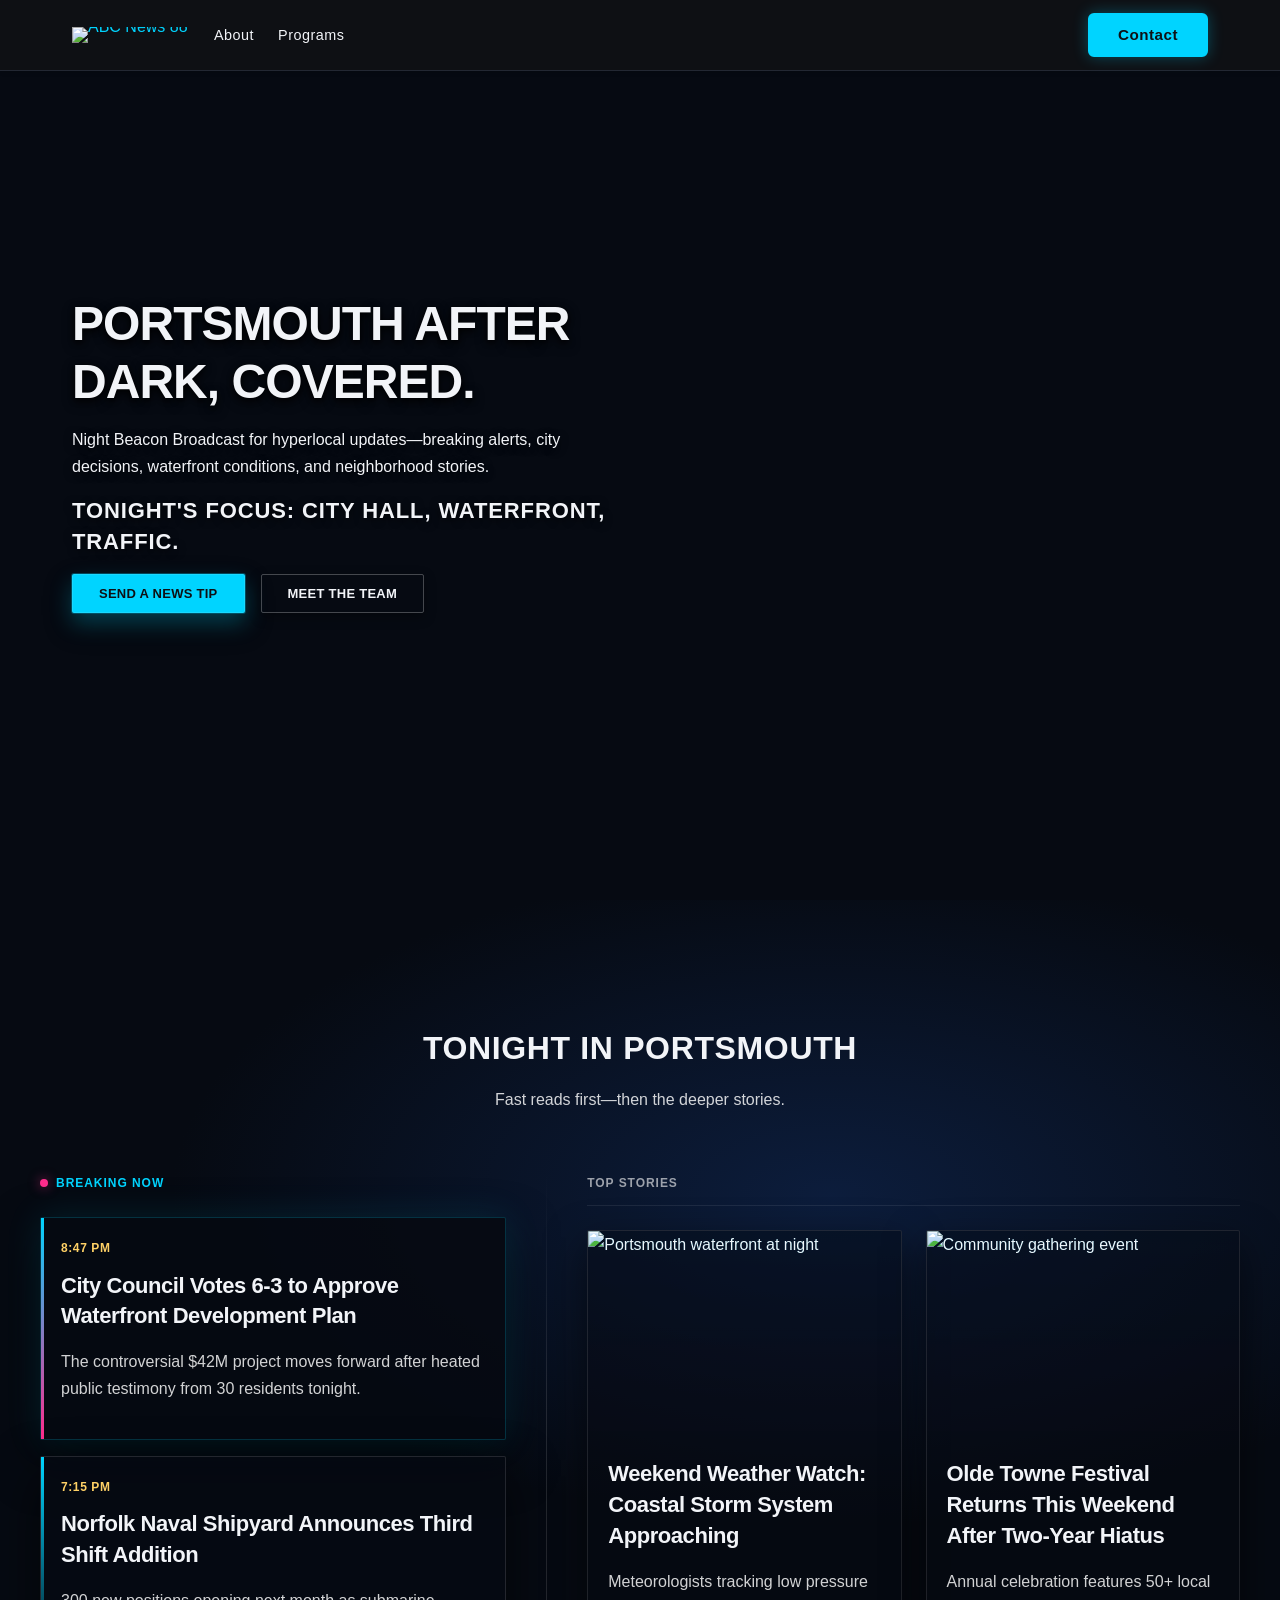
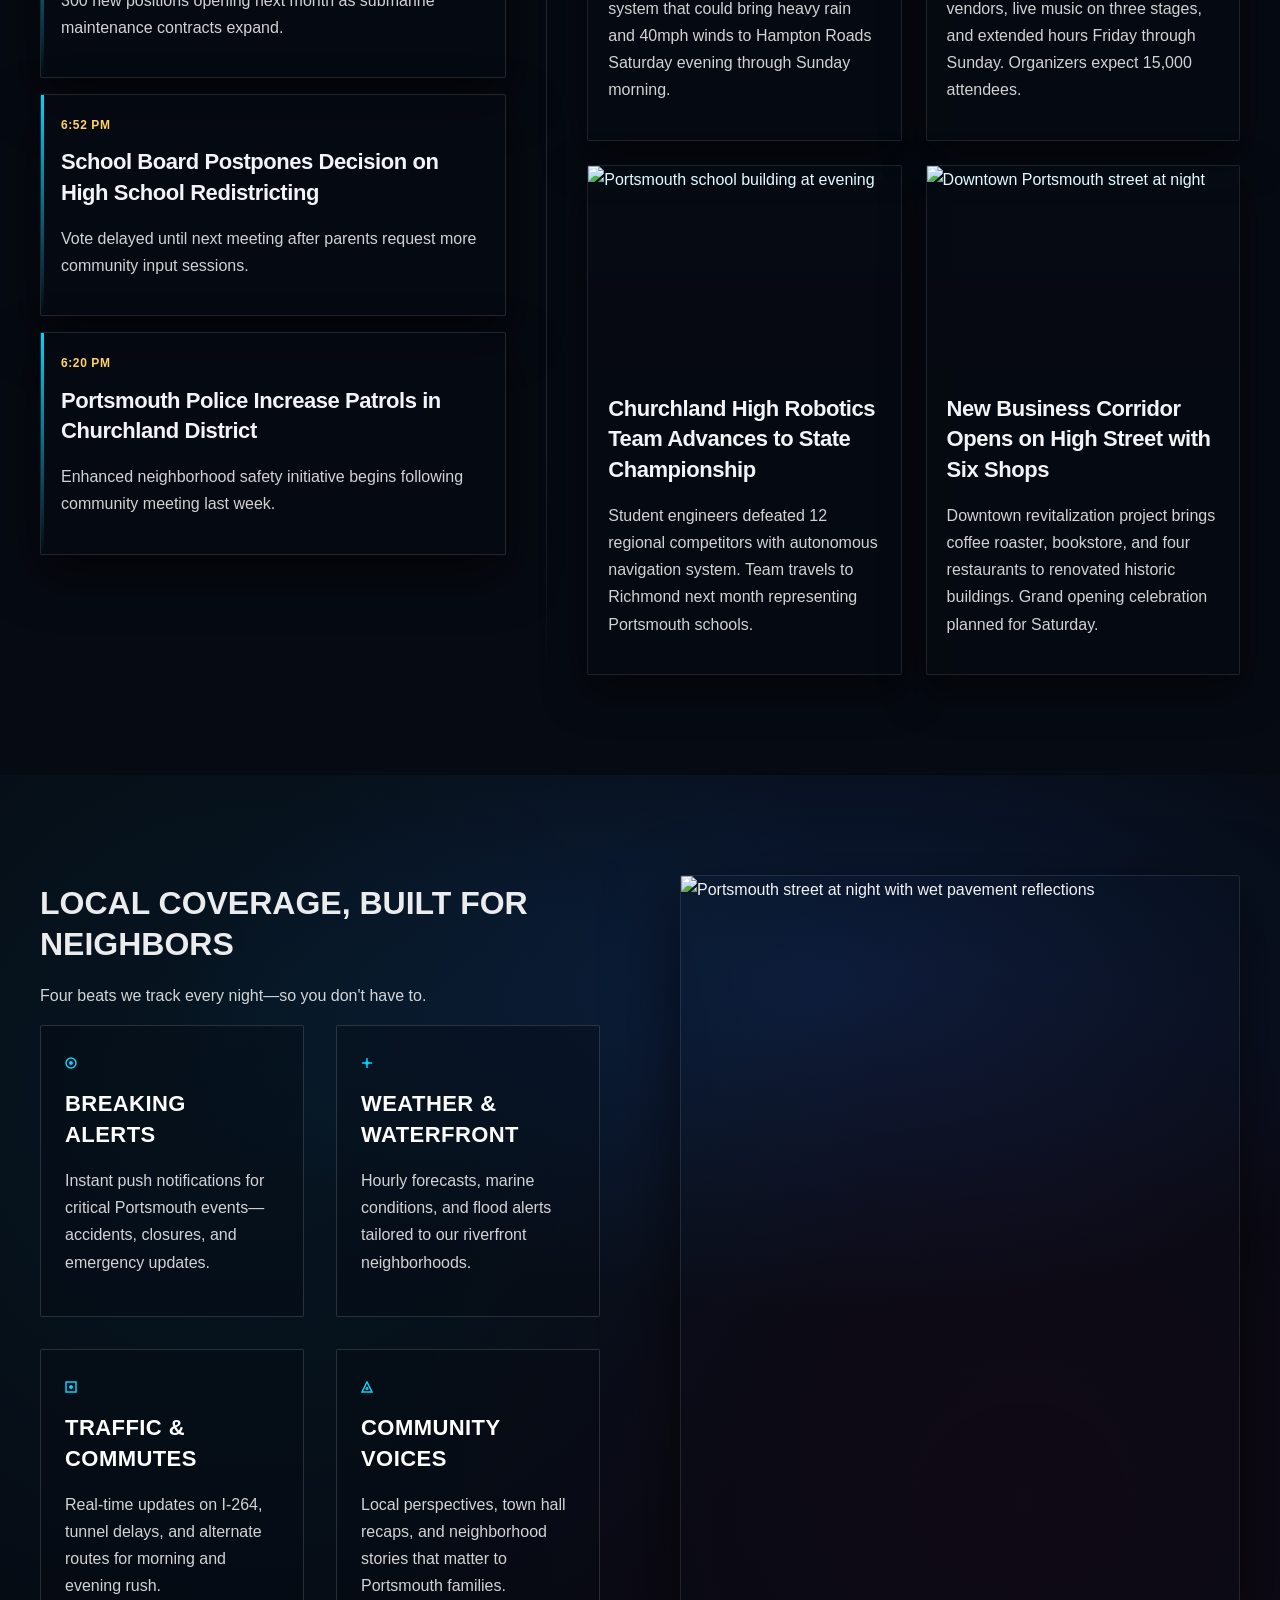
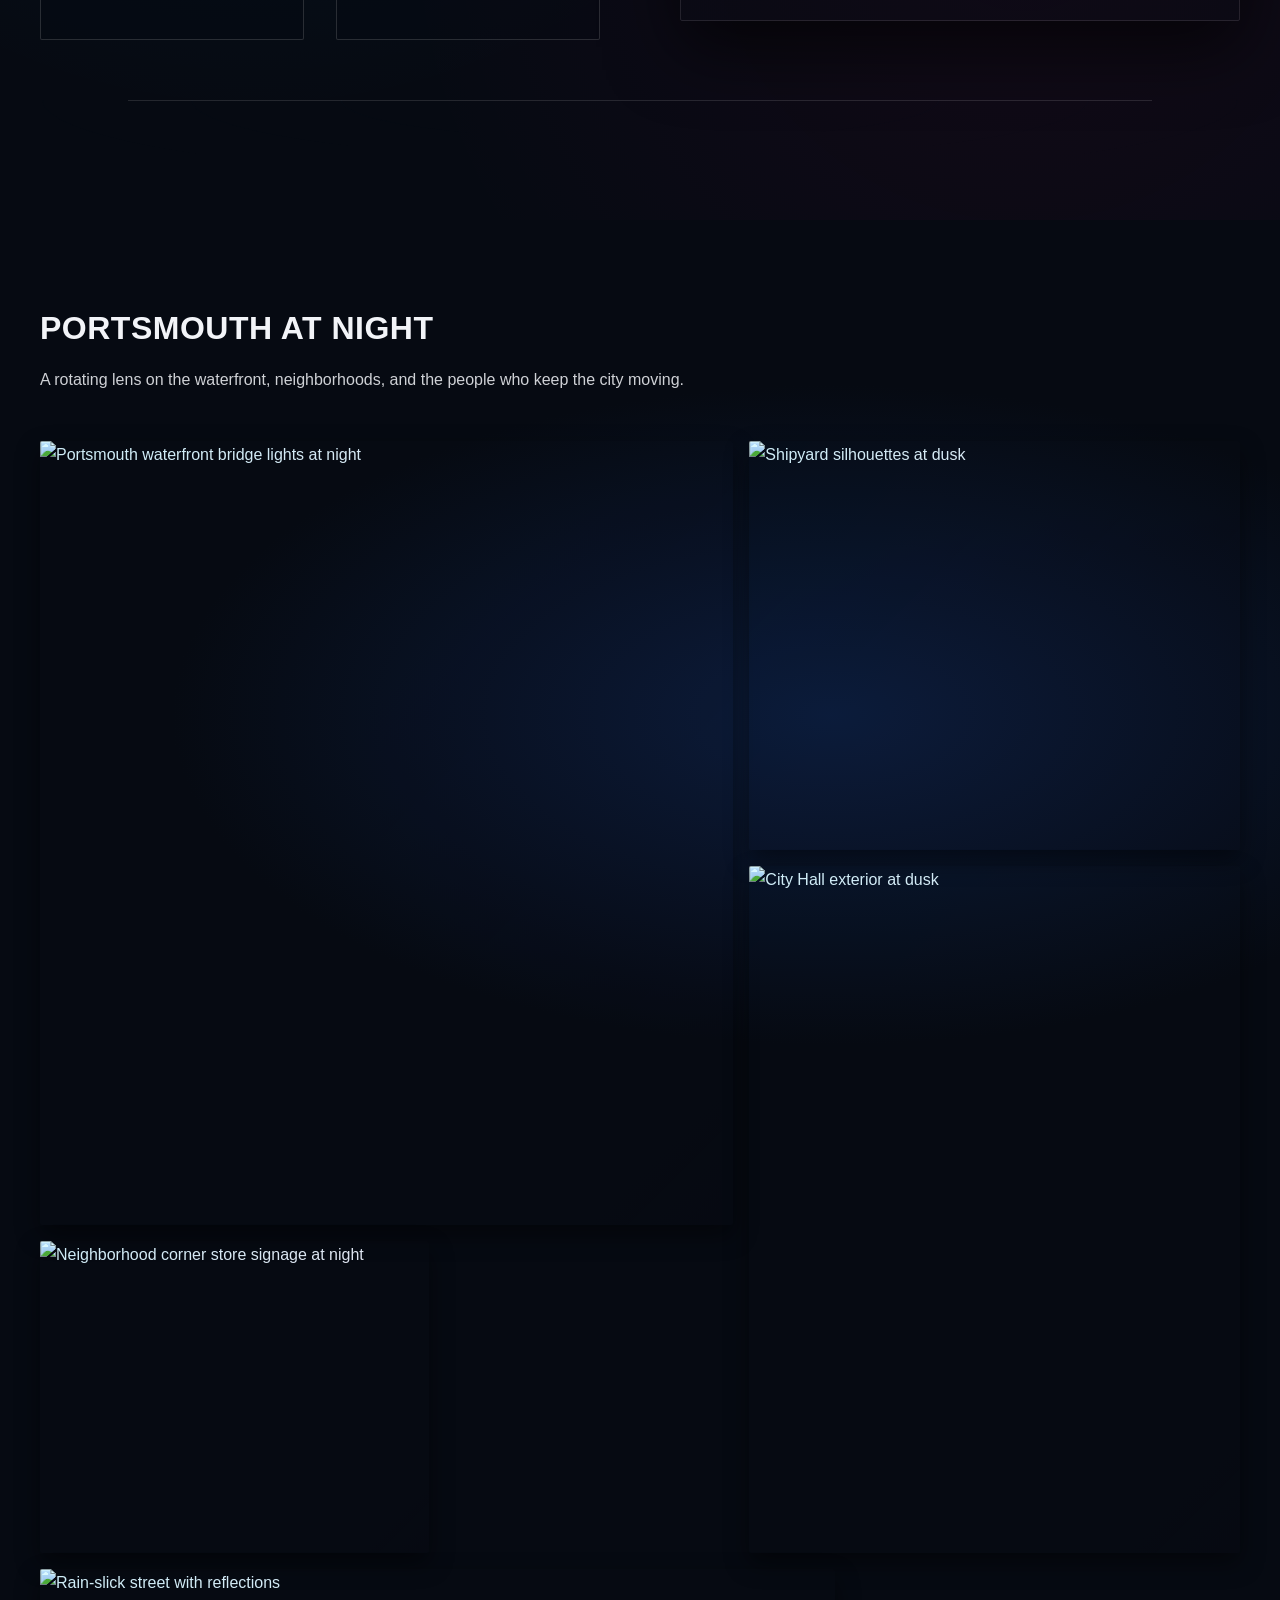
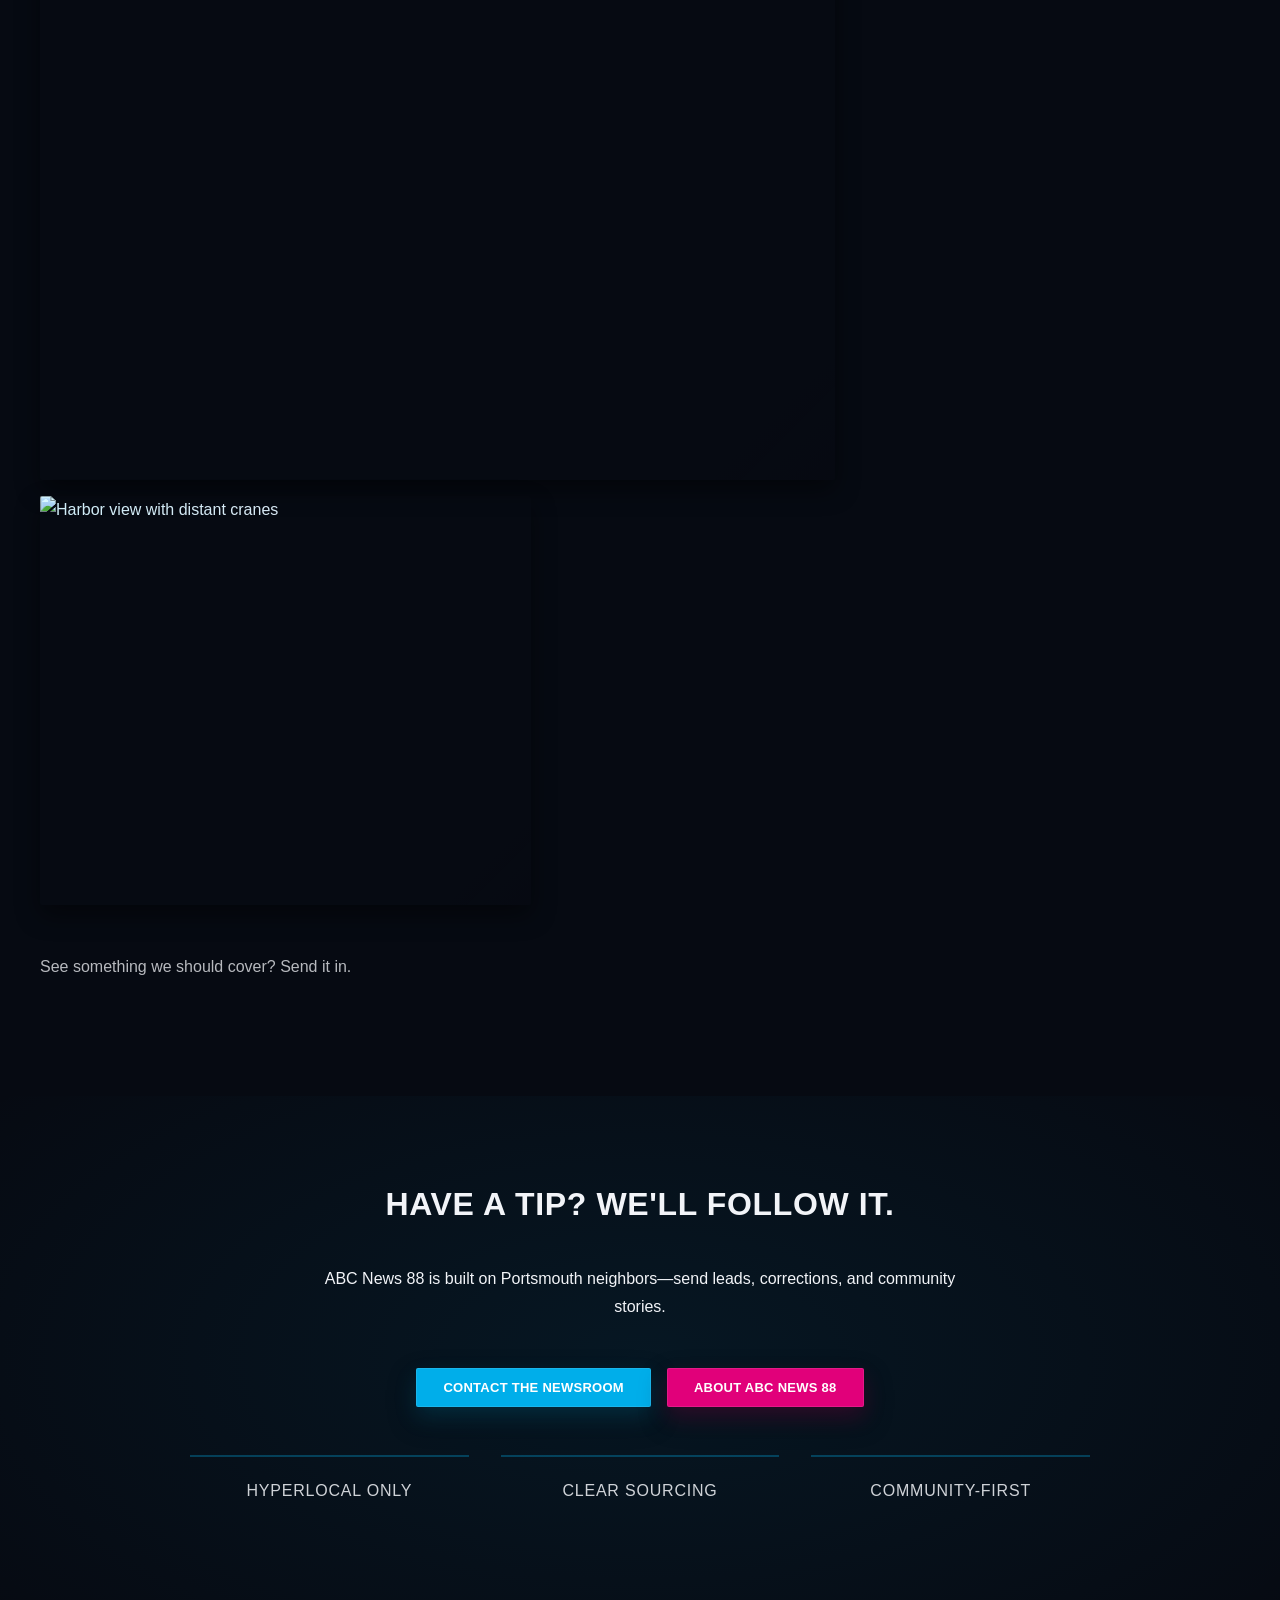
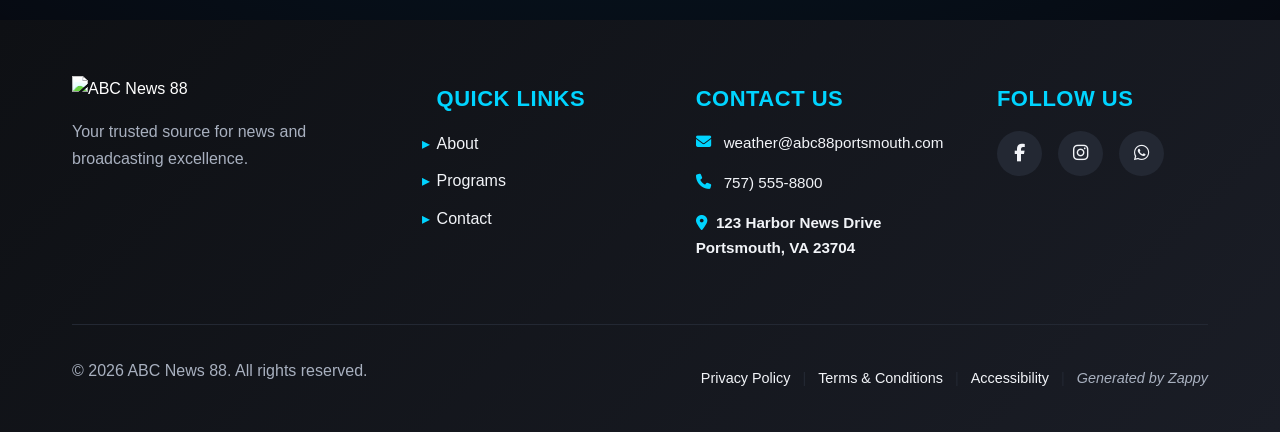
==== commit ba24533c: "Background sync: Progressive GitHub Sync" ====
--- a/index.html
+++ b/index.html
@@ -645,7 +645,7 @@
         <ul class="contact-list">
           <li><i class="fas fa-envelope"></i> <a href="mailto:<br>">weather@abc88portsmouth.com</a></li>
           <li><i class="fas fa-phone"></i> <a href="tel:<br>">757) 555-8800&nbsp;</a></li>
-          <li><a href="/"><i class="fas fa-map-marker-alt"></i> <span>[business_address]</span></a></li>
+          <li><a href="/"><i class="fas fa-map-marker-alt"></i> <span><font face="Font Awesome 6 Free"><b>123 Harbor News Drive<br>Portsmouth, VA 23704</b></font></span></a></li>
         </ul>
       </div>
       
